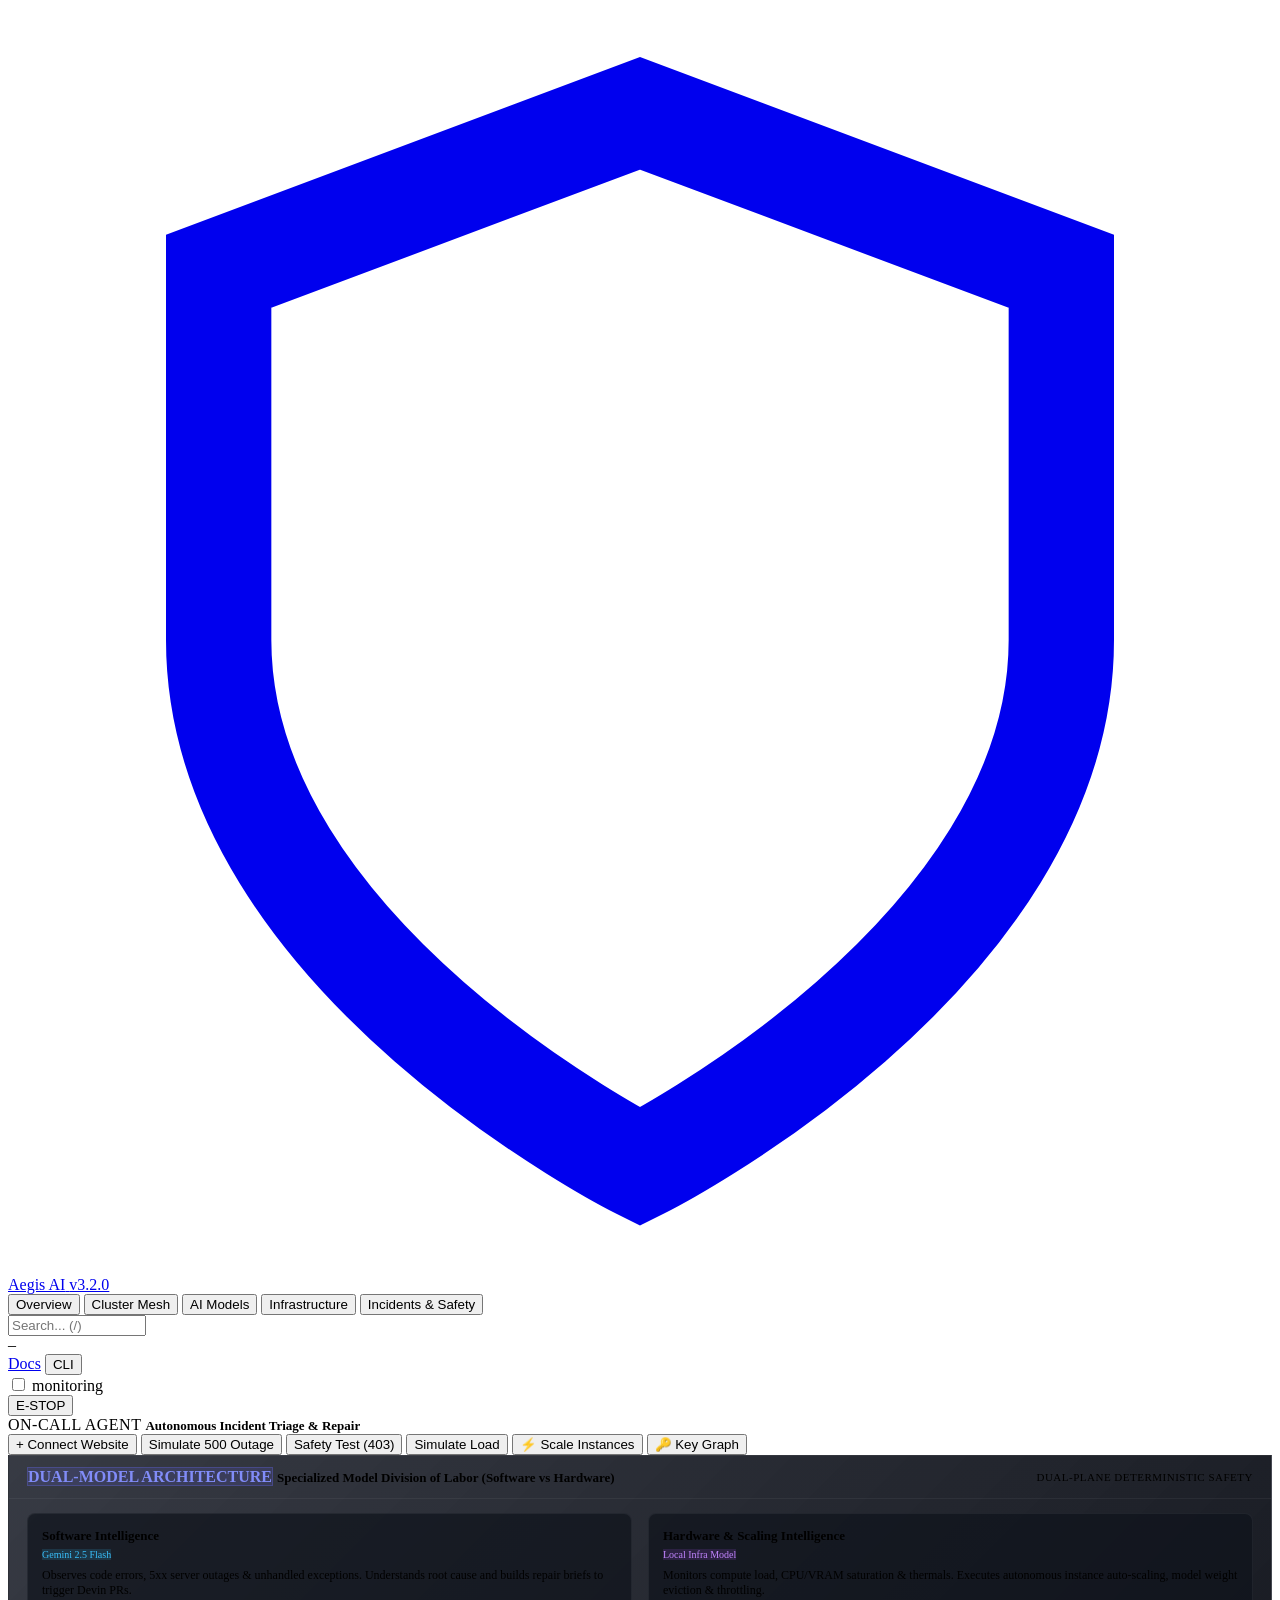
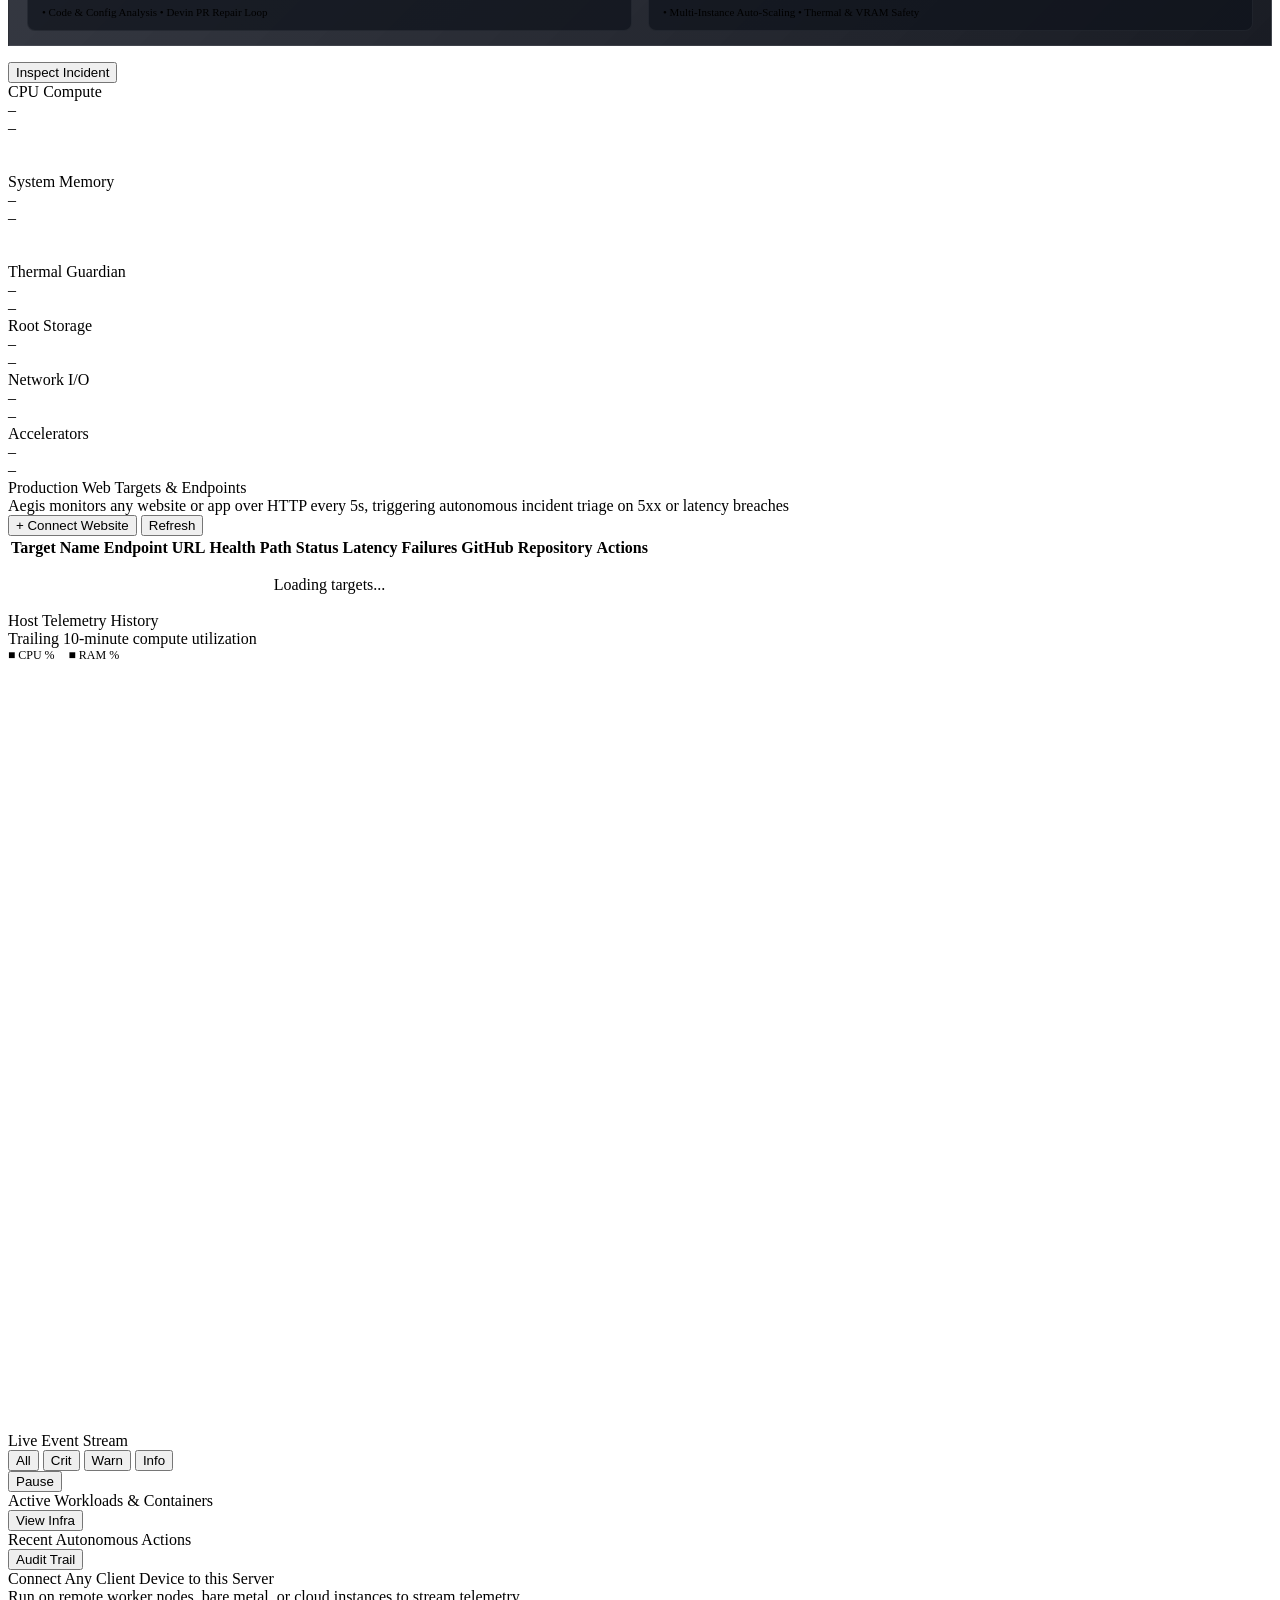
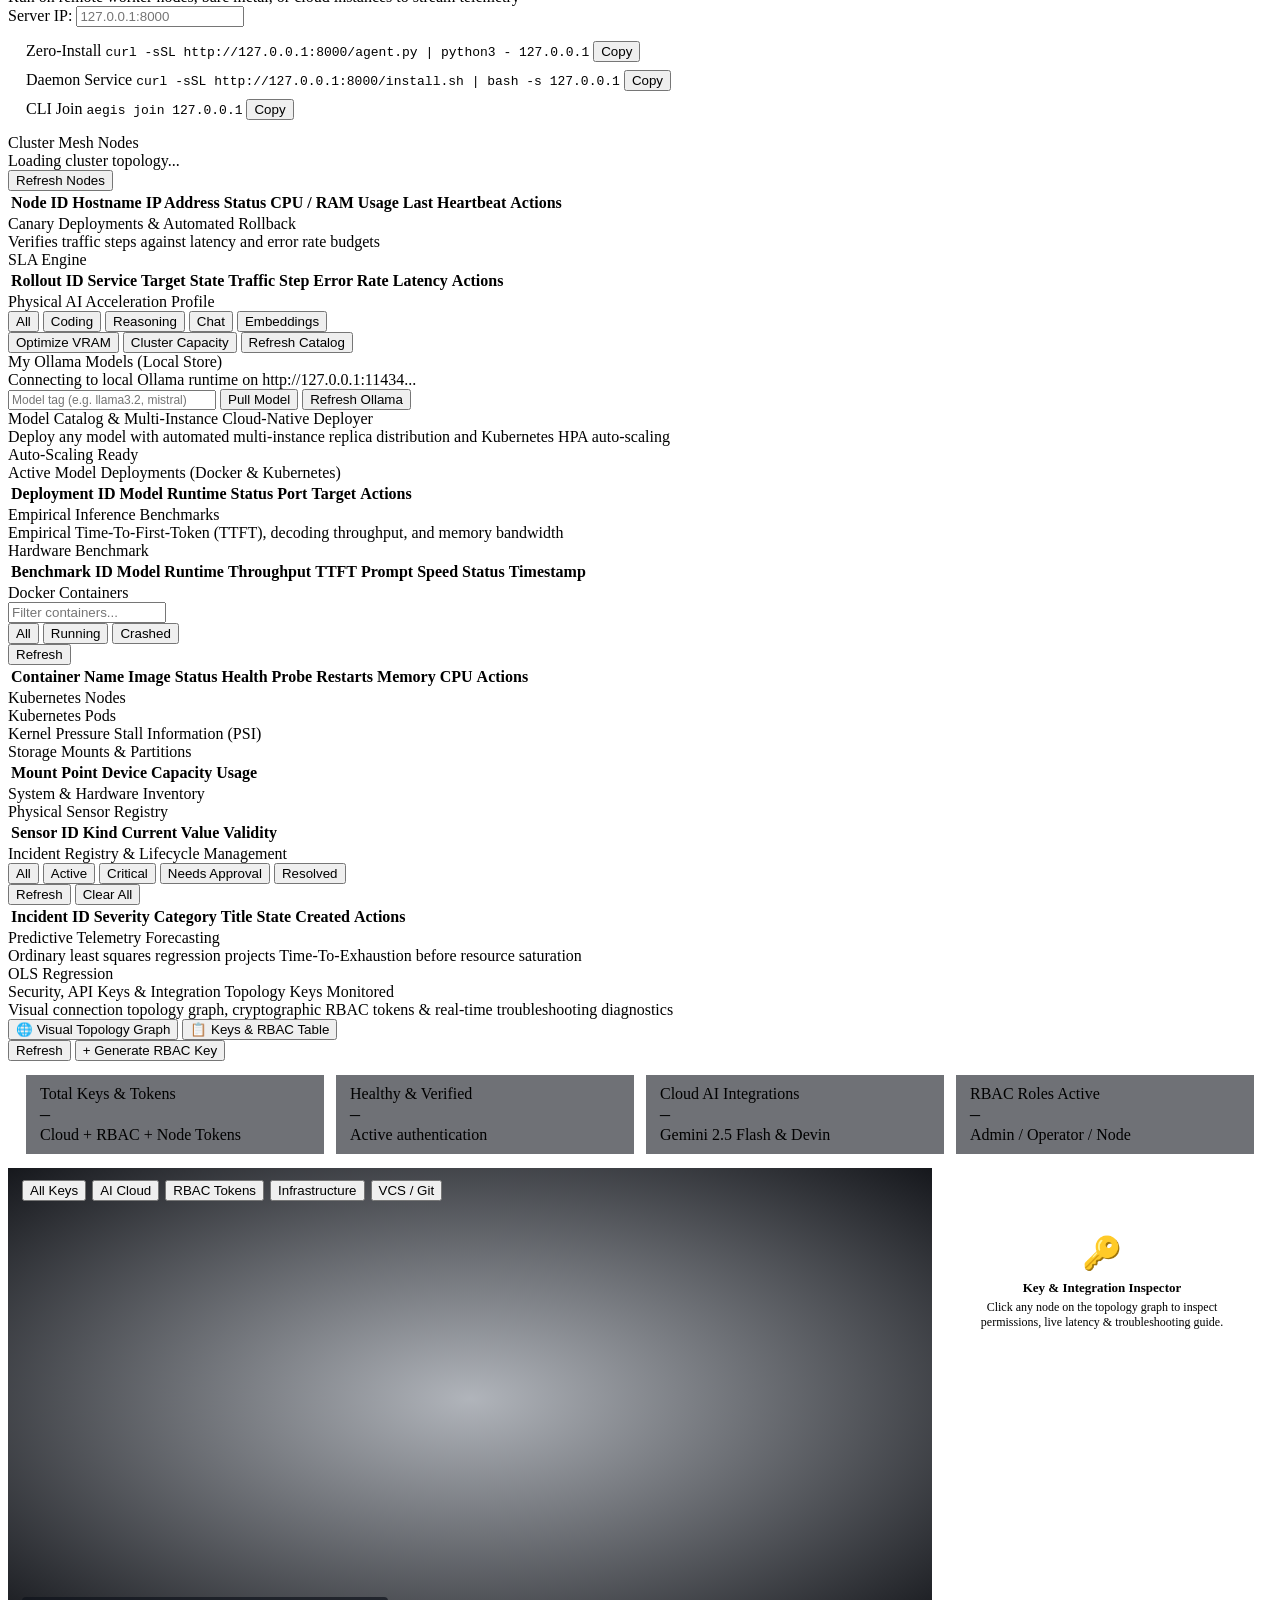
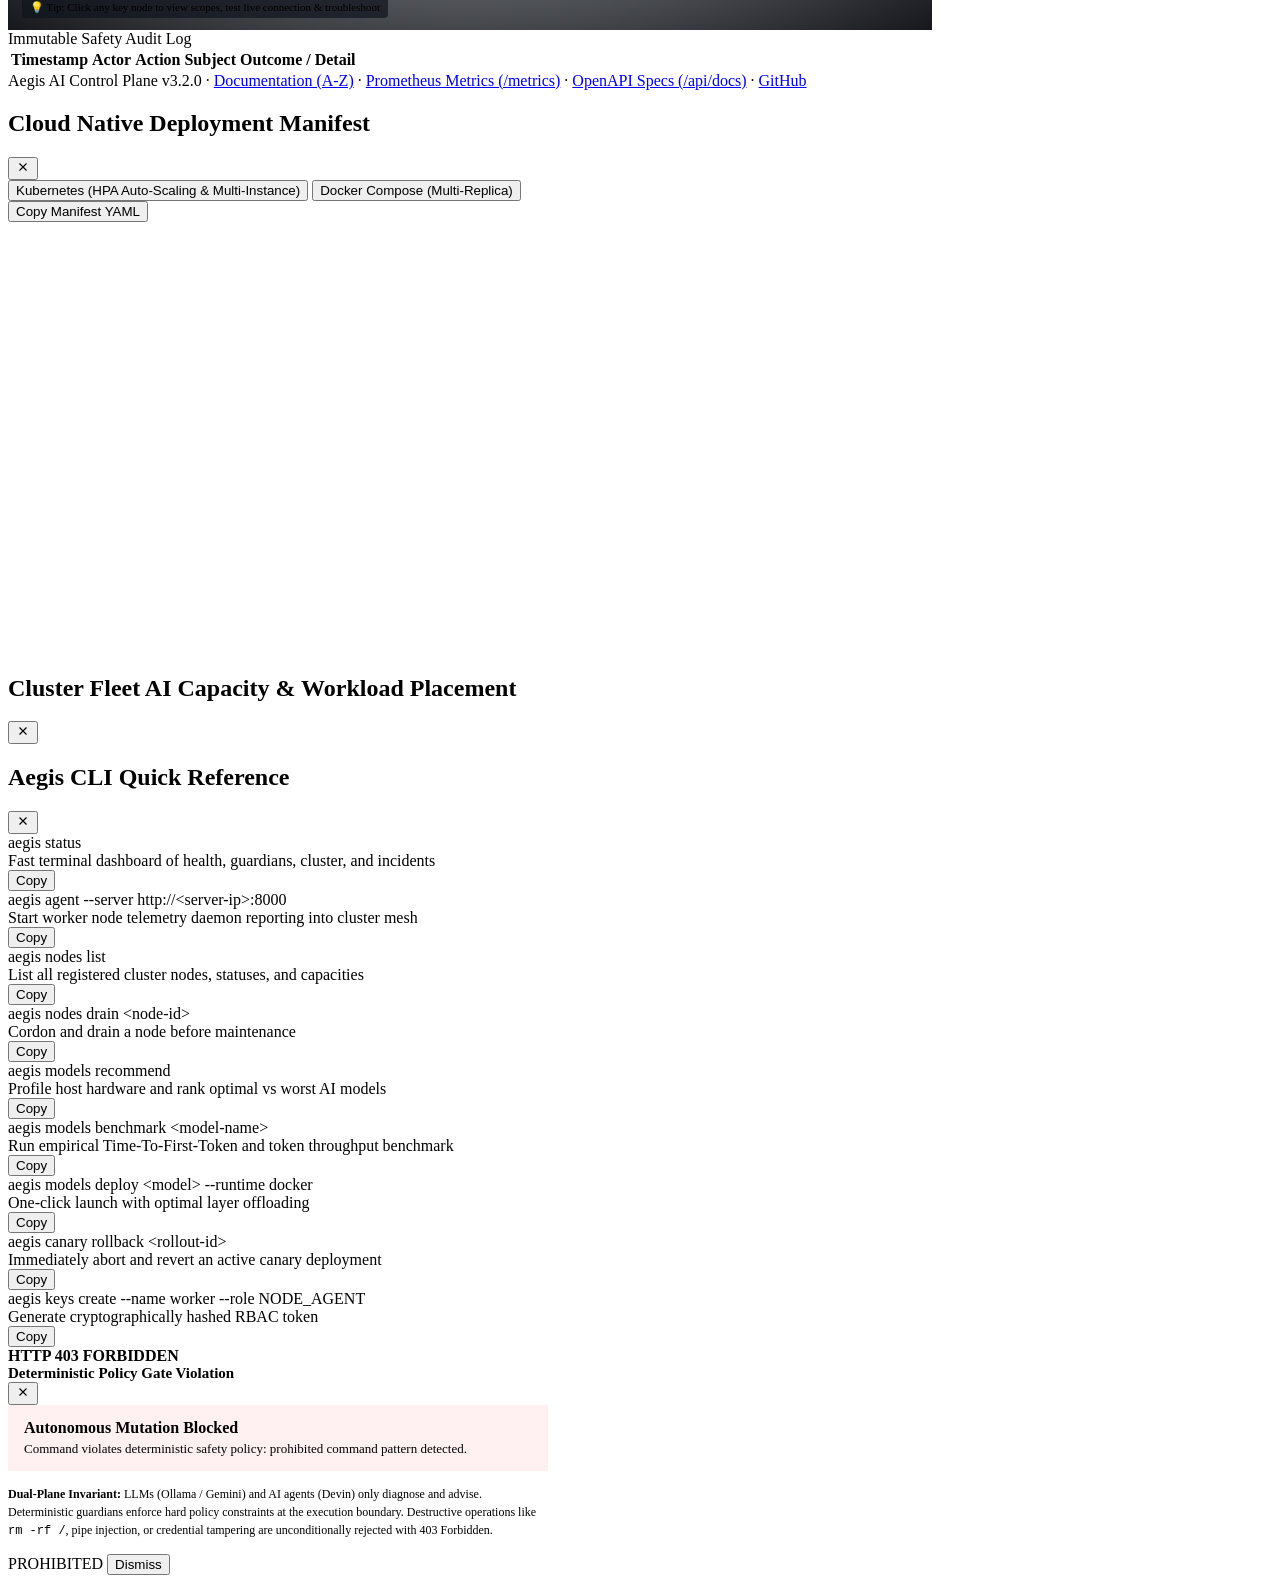
==== aegis/static/index.html @ 9038519e "feat(engineering): integrate Groq llama-3.1 rate-guarded PR patch engine with topology graph" ====
<!DOCTYPE html>
<html lang="en">
<head>
<meta charset="utf-8">
<meta name="viewport" content="width=device-width, initial-scale=1">
<title>Aegis AI — Autonomous Control Plane</title>
<link rel="icon" href="data:image/svg+xml,<svg xmlns='http://www.w3.org/2000/svg' viewBox='0 0 24 24' fill='none' stroke='%2338bdf8' stroke-width='2'><path d='M12 22s8-4 8-10V5l-8-3-8 3v7c0 6 8 10 8 10z'/></svg>">
<link rel="stylesheet" href="/static/styles.css">
</head>
<body>

<!-- ═══════════════════════════════════════════════════════════
     TOPBAR NAVIGATION
═══════════════════════════════════════════════════════════ -->
<header class="topbar">
  <a class="topbar-brand" href="/">
    <svg class="brand-icon" viewBox="0 0 24 24" fill="none" stroke="currentColor" stroke-width="2" stroke-linecap="round">
      <path d="M12 22s8-4 8-10V5l-8-3-8 3v7c0 6 8 10 8 10z"/>
    </svg>
    <span class="brand-name">Aegis AI</span>
    <span class="brand-ver">v3.2.0</span>
  </a>

  <nav class="topbar-nav" id="navTabs">
    <button class="nav-btn active" data-tab="overview">Overview</button>
    <button class="nav-btn" data-tab="cluster">
      Cluster Mesh
      <span class="nav-count info" id="clusterTabBadge" style="display:none">0</span>
    </button>
    <button class="nav-btn" data-tab="models">AI Models</button>
    <button class="nav-btn" data-tab="infra">Infrastructure</button>
    <button class="nav-btn" data-tab="incidents">
      Incidents &amp; Safety
      <span class="nav-count" id="incTabBadge" style="display:none">0</span>
    </button>
  </nav>

  <div class="topbar-right">
    <input type="text" class="search-input" id="globalSearch" placeholder="Search... (/)" style="width:130px;" autocomplete="off">

    <div class="ping-chip" title="Control plane roundtrip latency">
      <span class="ping-dot" id="pingDot"></span>
      <span id="pingVal">–</span>
    </div>

    <a href="/documentation" class="btn sm" title="Complete Documentation Portal">Docs</a>
    <button class="btn sm" id="cliDocsBtn" title="CLI Quick Reference [?]">CLI</button>

    <div class="mode-toggle-wrap" title="Autonomous policy mode">
      <label class="toggle">
        <input type="checkbox" id="modeToggle">
        <span class="toggle-track"></span>
      </label>
      <span class="mode-label" id="modeLabel">monitoring</span>
    </div>

    <button id="estopBtn" class="btn danger sm" title="Global emergency stop — blocks autonomous interventions">E-STOP</button>
  </div>
</header>

<main>

<!-- ═══════════════════════════════════════════════════════════
     TAB 1: OVERVIEW
═══════════════════════════════════════════════════════════ -->
<section class="tab-content active" id="tab-overview">

  <!-- Live Hackathon Control Toolbar -->
  <div class="demo-actions-bar">
    <div class="flex items-center gap-12">
      <span class="badge info" style="letter-spacing:0.5px;">ON-CALL AGENT</span>
      <span style="font-size:13px; font-weight:600; color:var(--text-primary);">Autonomous Incident Triage &amp; Repair</span>
    </div>
    <div class="demo-btn-group">
      <button class="btn sm primary" id="btnOpenConnectTarget">+ Connect Website</button>
      <button class="btn sm warn" id="btnTriggerTargetBug" title="Simulates a real 500 error in demo target app">Simulate 500 Outage</button>
      <button class="btn sm danger" id="btnTestSafety" title="Submits 'rm -rf /' to verify deterministic 403 rejection">Safety Test (403)</button>
      <button class="btn sm" id="btnSimulateLoad" title="Triggers deterministic VRAM/memory eviction via ResourceGuardian">Simulate Load</button>
      <button class="btn sm info" id="btnScaleInstances" title="Hardware Model auto-scales instances across cluster nodes to relieve compute saturation">⚡ Scale Instances</button>
      <button class="btn sm" id="btnOpenKeyGraph" title="Jump to Security, API Keys & Integration Topology Graph">🔑 Key Graph</button>
    </div>
  </div>

  <!-- Dual-Model Division of Labor Showcase -->
  <div class="panel" style="margin-bottom:16px; background:linear-gradient(135deg, rgba(20,24,35,0.85) 0%, rgba(13,16,24,0.95) 100%); border:1px solid rgba(255,255,255,0.08);">
    <div style="padding:12px 18px; display:flex; flex-wrap:wrap; align-items:center; justify-content:space-between; gap:16px; border-bottom:1px solid rgba(255,255,255,0.05);">
      <div class="flex items-center gap-10">
        <span class="badge" style="background:rgba(99,102,241,0.15); color:#818cf8; border:1px solid rgba(99,102,241,0.3); font-weight:700;">DUAL-MODEL ARCHITECTURE</span>
        <span style="font-size:13px; font-weight:600; color:var(--text-primary);">Specialized Model Division of Labor (Software vs Hardware)</span>
      </div>
      <div style="font-size:11px; color:var(--text-muted); text-transform:uppercase; letter-spacing:0.5px;">Dual-Plane Deterministic Safety</div>
    </div>
    <div style="padding:14px 18px; display:grid; grid-template-columns:repeat(auto-fit, minmax(280px, 1fr)); gap:16px;">
      <!-- Software Model -->
      <div style="background:rgba(15,19,28,0.7); border:1px solid rgba(255,255,255,0.06); border-radius:8px; padding:12px 14px;">
        <div class="flex items-center justify-between" style="margin-bottom:6px;">
          <div class="flex items-center gap-8">
            <span class="status-dot ok" id="softModelDot"></span>
            <span style="font-weight:600; font-size:13px; color:var(--text-primary);">Software Intelligence</span>
          </div>
          <span class="badge" style="background:rgba(56,189,248,0.15); color:#38bdf8; font-size:10px;" id="softModelBadge">Gemini 2.5 Flash</span>
        </div>
        <div style="font-size:12px; color:var(--text-secondary); margin-bottom:8px;">
          Observes code errors, 5xx server outages &amp; unhandled exceptions. Understands root cause and builds repair briefs to trigger Devin PRs.
        </div>
        <div class="flex items-center gap-12" style="font-size:11px; color:var(--text-muted);">
          <span>• Code &amp; Config Analysis</span>
          <span>• Devin PR Repair Loop</span>
        </div>
      </div>

      <!-- Hardware Model -->
      <div style="background:rgba(15,19,28,0.7); border:1px solid rgba(255,255,255,0.06); border-radius:8px; padding:12px 14px;">
        <div class="flex items-center justify-between" style="margin-bottom:6px;">
          <div class="flex items-center gap-8">
            <span class="status-dot ok" id="hardModelDot"></span>
            <span style="font-weight:600; font-size:13px; color:var(--text-primary);">Hardware &amp; Scaling Intelligence</span>
          </div>
          <span class="badge" style="background:rgba(168,85,247,0.15); color:#c084fc; font-size:10px;" id="hardModelBadge">Local Infra Model</span>
        </div>
        <div style="font-size:12px; color:var(--text-secondary); margin-bottom:8px;">
          Monitors compute load, CPU/VRAM saturation &amp; thermals. Executes autonomous instance auto-scaling, model weight eviction &amp; throttling.
        </div>
        <div class="flex items-center gap-12" style="font-size:11px; color:var(--text-muted);">
          <span>• Multi-Instance Auto-Scaling</span>
          <span>• Thermal &amp; VRAM Safety</span>
        </div>
      </div>
    </div>
  </div>

  <!-- Active Incident Alert -->
  <div class="incident-banner" id="incidentBanner">
    <span class="status-dot crit"></span>
    <span id="incidentBannerText"></span>
    <button class="btn sm danger" onclick="switchTab('incidents')">Inspect Incident</button>
  </div>

  <!-- Telemetry Gauges Grid -->
  <div class="metric-grid">
    <div class="metric-card" id="card-cpu">
      <div class="metric-label">CPU Compute</div>
      <div class="metric-val" id="cpuVal">–</div>
      <div class="metric-sub" id="cpuSub">–</div>
      <svg class="metric-spark" width="90" height="32" viewBox="0 0 90 32" id="spark-cpu">
        <path class="sparkline-path" d=""/>
      </svg>
    </div>

    <div class="metric-card" id="card-mem">
      <div class="metric-label">System Memory</div>
      <div class="metric-val" id="memVal">–</div>
      <div class="metric-sub" id="memSub">–</div>
      <svg class="metric-spark" width="90" height="32" viewBox="0 0 90 32" id="spark-mem">
        <path class="sparkline-path" d=""/>
      </svg>
    </div>

    <div class="metric-card" id="card-thermal">
      <div class="metric-label">Thermal Guardian</div>
      <div class="metric-val" id="thermalVal">–</div>
      <div class="metric-sub" id="thermalSub">–</div>
    </div>

    <div class="metric-card" id="card-disk">
      <div class="metric-label">Root Storage</div>
      <div class="metric-val" id="diskVal">–</div>
      <div class="metric-sub" id="diskSub">–</div>
    </div>

    <div class="metric-card" id="card-net">
      <div class="metric-label">Network I/O</div>
      <div class="metric-val" id="netVal">–</div>
      <div class="metric-sub" id="netSub">–</div>
    </div>

    <div class="metric-card" id="card-gpu">
      <div class="metric-label">Accelerators</div>
      <div class="metric-val" id="gpuVal">–</div>
      <div class="metric-sub" id="gpuSub">–</div>
    </div>
  </div>

  <!-- Connected Targets Panel -->
  <div class="panel" id="targetsPanel">
    <div class="panel-header">
      <div>
        <div class="panel-title">Production Web Targets &amp; Endpoints</div>
        <div class="panel-subtitle">Aegis monitors any website or app over HTTP every 5s, triggering autonomous incident triage on 5xx or latency breaches</div>
      </div>
      <div class="panel-actions">
        <button class="btn sm primary" id="toggleTargetFormBtn">+ Connect Website</button>
        <button class="btn sm" id="refreshTargetsBtn">Refresh</button>
      </div>
    </div>

    <!-- Inline Add Target Form -->
    <div id="targetFormWrap" style="display:none; padding:16px 18px; background:var(--bg-subtle); border-bottom:1px solid var(--border);">
      <div style="font-weight:600; font-size:13px; margin-bottom:10px; color:var(--text-primary);">Register New Website or API Endpoint</div>
      <div style="display:grid; grid-template-columns: repeat(auto-fit, minmax(200px, 1fr)); gap:10px; margin-bottom:12px;">
        <div>
          <label class="text-xs text-muted" style="display:block; margin-bottom:4px;">Target Name</label>
          <input type="text" class="search-input" id="tgtName" placeholder="e.g. Checkout Microservice" style="width:100%;">
        </div>
        <div>
          <label class="text-xs text-muted" style="display:block; margin-bottom:4px;">Website / Service URL</label>
          <input type="text" class="search-input" id="tgtUrl" placeholder="http://127.0.0.1:5050" style="width:100%;">
        </div>
        <div>
          <label class="text-xs text-muted" style="display:block; margin-bottom:4px;">Health Path</label>
          <input type="text" class="search-input" id="tgtHealth" placeholder="/health" value="/health" style="width:100%;">
        </div>
        <div>
          <label class="text-xs text-muted" style="display:block; margin-bottom:4px;">GitHub Repo URL (for Devin)</label>
          <input type="text" class="search-input" id="tgtRepo" placeholder="https://github.com/1kailas/Aegis" style="width:100%;">
        </div>
        <div>
          <label class="text-xs text-muted" style="display:block; margin-bottom:4px;">Log Source (container / file)</label>
          <input type="text" class="search-input" id="tgtLog" placeholder="optional (e.g. demo-app)" style="width:100%;">
        </div>
      </div>
      <div class="flex items-center gap-8">
        <button class="btn sm primary" id="submitTargetBtn">Connect &amp; Monitor</button>
        <button class="btn sm" id="cancelTargetBtn">Cancel</button>
      </div>
    </div>

    <div class="tbl-wrap">
      <table class="tbl" id="targetsTbl">
        <thead>
          <tr>
            <th>Target Name</th>
            <th>Endpoint URL</th>
            <th>Health Path</th>
            <th>Status</th>
            <th>Latency</th>
            <th>Failures</th>
            <th>GitHub Repository</th>
            <th>Actions</th>
          </tr>
        </thead>
        <tbody>
          <tr><td colspan="8" style="text-align:center; color:var(--text-muted); padding:16px;">Loading targets...</td></tr>
        </tbody>
      </table>
    </div>
  </div>

  <!-- History Chart & Live Event Feed -->
  <div class="grid-2">
    <div class="panel">
      <div class="panel-header">
        <div>
          <div class="panel-title">Host Telemetry History</div>
          <div class="panel-subtitle">Trailing 10-minute compute utilization</div>
        </div>
        <div style="display:flex; gap:14px; font-size:12px; color:var(--text-muted);">
          <span><span style="color:var(--accent);">■</span> CPU %</span>
          <span><span style="color:var(--ok);">■</span> RAM %</span>
        </div>
      </div>
      <div style="padding:16px 18px 12px;">
        <canvas id="chart-main" height="180" style="width:100%;"></canvas>
      </div>
    </div>

    <div class="panel">
      <div class="panel-header">
        <div class="flex items-center gap-8">
          <div class="panel-title">Live Event Stream</div>
          <span class="status-dot ok" id="sseStatusDot" title="SSE connected"></span>
        </div>
        <div class="panel-actions">
          <div class="filter-bar" id="eventFilterGroup">
            <button class="filter-btn active" data-filter="ALL">All</button>
            <button class="filter-btn" data-filter="CRIT">Crit</button>
            <button class="filter-btn" data-filter="WARN">Warn</button>
            <button class="filter-btn" data-filter="INFO">Info</button>
          </div>
          <button class="btn sm" id="pauseEventsBtn">Pause</button>
        </div>
      </div>
      <div class="events-console" id="events"></div>
    </div>
  </div>

  <!-- Active Workloads & Closed-Loop Actions Highlights -->
  <div class="grid-2">
    <div class="panel">
      <div class="panel-header">
        <div class="panel-title">Active Workloads &amp; Containers</div>
        <button class="btn sm" onclick="switchTab('infra')">View Infra</button>
      </div>
      <div class="tbl-wrap" id="quickWorkloads"></div>
    </div>

    <div class="panel">
      <div class="panel-header">
        <div class="panel-title">Recent Autonomous Actions</div>
        <button class="btn sm" onclick="switchTab('incidents')">Audit Trail</button>
      </div>
      <div class="tbl-wrap" id="quickActions"></div>
    </div>
  </div>

</section>

<!-- ═══════════════════════════════════════════════════════════
     TAB 2: CLUSTER MESH
═══════════════════════════════════════════════════════════ -->
<section class="tab-content" id="tab-cluster">

  <!-- Connect Remote Client Machine -->
  <div class="panel ok">
    <div class="panel-header">
      <div>
        <div class="panel-title">Connect Any Client Device to this Server</div>
        <div class="panel-subtitle">Run on remote worker nodes, bare metal, or cloud instances to stream telemetry</div>
      </div>
      <div class="flex items-center gap-8">
        <span class="text-xs text-muted">Server IP:</span>
        <input type="text" class="search-input mono" id="clusterHostInput" style="width:160px;" placeholder="127.0.0.1:8000">
      </div>
    </div>
    <div style="padding:14px 18px; display:flex; flex-direction:column; gap:8px;">
      <div class="snippet-row">
        <span class="snippet-label" style="color:var(--accent);">Zero-Install</span>
        <code class="snippet-code" id="cmdInstantRun">curl -sSL http://127.0.0.1:8000/agent.py | python3 - 127.0.0.1</code>
        <button class="btn xs" onclick="copySnippet($('cmdInstantRun').textContent)">Copy</button>
      </div>
      <div class="snippet-row">
        <span class="snippet-label" style="color:var(--ok);">Daemon Service</span>
        <code class="snippet-code" id="cmdServiceInstall">curl -sSL http://127.0.0.1:8000/install.sh | bash -s 127.0.0.1</code>
        <button class="btn xs" onclick="copySnippet($('cmdServiceInstall').textContent)">Copy</button>
      </div>
      <div class="snippet-row">
        <span class="snippet-label" style="color:var(--warn);">CLI Join</span>
        <code class="snippet-code" id="cmdCliJoin">aegis join 127.0.0.1</code>
        <button class="btn xs" onclick="copySnippet($('cmdCliJoin').textContent)">Copy</button>
      </div>
    </div>
  </div>

  <!-- Cluster Nodes Table -->
  <div class="panel">
    <div class="panel-header">
      <div>
        <div class="panel-title">Cluster Mesh Nodes</div>
        <div class="panel-subtitle" id="clusterVitals">Loading cluster topology...</div>
      </div>
      <button class="btn sm" id="refreshClusterBtn">Refresh Nodes</button>
    </div>
    <div class="tbl-wrap">
      <table class="tbl" id="clusterNodesTbl">
        <thead>
          <tr>
            <th>Node ID</th>
            <th>Hostname</th>
            <th>IP Address</th>
            <th>Status</th>
            <th>CPU / RAM Usage</th>
            <th>Last Heartbeat</th>
            <th>Actions</th>
          </tr>
        </thead>
        <tbody></tbody>
      </table>
    </div>
  </div>

  <!-- Canary Deployments -->
  <div class="panel">
    <div class="panel-header">
      <div>
        <div class="panel-title">Canary Deployments &amp; Automated Rollback</div>
        <div class="panel-subtitle">Verifies traffic steps against latency and error rate budgets</div>
      </div>
      <span class="badge info">SLA Engine</span>
    </div>
    <div class="tbl-wrap">
      <table class="tbl" id="canaryTbl">
        <thead>
          <tr>
            <th>Rollout ID</th>
            <th>Service Target</th>
            <th>State</th>
            <th>Traffic Step</th>
            <th>Error Rate</th>
            <th>Latency</th>
            <th>Actions</th>
          </tr>
        </thead>
        <tbody></tbody>
      </table>
    </div>
  </div>

</section>

<!-- ═══════════════════════════════════════════════════════════
     TAB 3: AI MODEL HUB
═══════════════════════════════════════════════════════════ -->
<section class="tab-content" id="tab-models">

  <!-- Hardware AI Profile Banner -->
  <div class="panel info">
    <div class="panel-header">
      <div class="panel-title">Physical AI Acceleration Profile</div>
      <div class="panel-actions">
        <div class="filter-bar" id="modelTaskFilterGroup">
          <button class="filter-btn active" data-filter="ALL">All</button>
          <button class="filter-btn" data-filter="CODING">Coding</button>
          <button class="filter-btn" data-filter="REASONING">Reasoning</button>
          <button class="filter-btn" data-filter="FAST_CHAT">Chat</button>
          <button class="filter-btn" data-filter="EMBEDDING">Embeddings</button>
        </div>
        <button class="btn sm" id="optimizeVramBtn">Optimize VRAM</button>
        <button class="btn sm" id="clusterCapacityBtn">Cluster Capacity</button>
        <button class="btn sm primary" id="refreshModelsBtn">Refresh Catalog</button>
      </div>
    </div>
    <div class="hw-profile" id="aiHardwareProfileBox"></div>
  </div>

  <!-- My Ollama Models (Local Runtime) -->
  <div class="panel">
    <div class="panel-header">
      <div>
        <div class="panel-title">My Ollama Models (Local Store)</div>
        <div class="panel-subtitle" id="ollamaStatusSubtitle">Connecting to local Ollama runtime on http://127.0.0.1:11434...</div>
      </div>
      <div class="flex gap-8 items-center">
        <input type="text" id="pullModelInput" placeholder="Model tag (e.g. llama3.2, mistral)" class="search-input" style="width:200px; font-size:12px;" />
        <button class="btn sm primary" id="pullModelBtn" onclick="pullOllamaModel()">Pull Model</button>
        <button class="btn sm" onclick="refreshOllamaModels()">Refresh Ollama</button>
      </div>
    </div>
    <div class="panel-body">
      <div class="grid-auto" id="ollamaModelsList"></div>
    </div>
  </div>

  <!-- Open-Source Model Catalog & Deployer -->
  <div class="panel">
    <div class="panel-header">
      <div>
        <div class="panel-title">Model Catalog &amp; Multi-Instance Cloud-Native Deployer</div>
        <div class="panel-subtitle">Deploy any model with automated multi-instance replica distribution and Kubernetes HPA auto-scaling</div>
      </div>
      <span class="badge ok">Auto-Scaling Ready</span>
    </div>
    <div class="panel-body">
      <div class="grid-auto" id="catalogModelsList"></div>
      <!-- Backward compatibility hidden placeholders -->
      <div style="display:none;" id="bestModelsList"></div>
      <div style="display:none;" id="marginalModelsList"></div>
      <div style="display:none;" id="worstModelsList"></div>
    </div>
  </div>

  <!-- Active One-Click Deployments -->
  <div class="panel">
    <div class="panel-header">
      <div class="panel-title">Active Model Deployments (Docker &amp; Kubernetes)</div>
    </div>
    <div class="tbl-wrap">
      <table class="tbl" id="deploymentsTbl">
        <thead>
          <tr>
            <th>Deployment ID</th>
            <th>Model</th>
            <th>Runtime</th>
            <th>Status</th>
            <th>Port</th>
            <th>Target</th>
            <th>Actions</th>
          </tr>
        </thead>
        <tbody></tbody>
      </table>
    </div>
  </div>

  <!-- Empirical Benchmarks -->
  <div class="panel">
    <div class="panel-header">
      <div>
        <div class="panel-title">Empirical Inference Benchmarks</div>
        <div class="panel-subtitle">Empirical Time-To-First-Token (TTFT), decoding throughput, and memory bandwidth</div>
      </div>
      <span class="badge info">Hardware Benchmark</span>
    </div>
    <div class="tbl-wrap">
      <table class="tbl" id="benchmarksTbl">
        <thead>
          <tr>
            <th>Benchmark ID</th>
            <th>Model</th>
            <th>Runtime</th>
            <th>Throughput</th>
            <th>TTFT</th>
            <th>Prompt Speed</th>
            <th>Status</th>
            <th>Timestamp</th>
          </tr>
        </thead>
        <tbody></tbody>
      </table>
    </div>
  </div>

</section>

<!-- ═══════════════════════════════════════════════════════════
     TAB 4: INFRASTRUCTURE & WORKLOADS
═══════════════════════════════════════════════════════════ -->
<section class="tab-content" id="tab-infra">

  <!-- Docker Containers -->
  <div class="panel">
    <div class="panel-header">
      <div class="panel-title">Docker Containers</div>
      <div class="panel-actions">
        <input type="text" class="search-input" id="dockerSearch" placeholder="Filter containers..." style="width:150px;">
        <div class="filter-bar" id="dockerFilterGroup">
          <button class="filter-btn active" data-filter="ALL">All</button>
          <button class="filter-btn" data-filter="RUNNING">Running</button>
          <button class="filter-btn" data-filter="CRASH">Crashed</button>
        </div>
        <button class="btn sm" id="refreshDockerBtn">Refresh</button>
      </div>
    </div>
    <div class="tbl-wrap">
      <table class="tbl" id="dockerTbl">
        <thead>
          <tr>
            <th>Container Name</th>
            <th>Image</th>
            <th>Status</th>
            <th>Health Probe</th>
            <th>Restarts</th>
            <th>Memory</th>
            <th>CPU</th>
            <th>Actions</th>
          </tr>
        </thead>
        <tbody></tbody>
      </table>
    </div>
  </div>

  <!-- Kubernetes Topology -->
  <div class="grid-2">
    <div class="panel">
      <div class="panel-header"><div class="panel-title">Kubernetes Nodes</div></div>
      <div class="tbl-wrap" id="k8sOverview"></div>
    </div>
    <div class="panel">
      <div class="panel-header"><div class="panel-title">Kubernetes Pods</div></div>
      <div class="tbl-wrap" id="k8sPods"></div>
    </div>
  </div>

  <!-- PSI Pressure & Storage -->
  <div class="grid-2">
    <div class="panel">
      <div class="panel-header"><div class="panel-title">Kernel Pressure Stall Information (PSI)</div></div>
      <div class="panel-body" id="psiContainer"></div>
    </div>
    <div class="panel">
      <div class="panel-header"><div class="panel-title">Storage Mounts &amp; Partitions</div></div>
      <div class="tbl-wrap">
        <table class="tbl" id="storageTbl">
          <thead>
            <tr><th>Mount Point</th><th>Device</th><th>Capacity</th><th>Usage</th></tr>
          </thead>
          <tbody></tbody>
        </table>
      </div>
    </div>
  </div>

  <!-- System & Hardware Inventory -->
  <div class="panel">
    <div class="panel-header"><div class="panel-title">System &amp; Hardware Inventory</div></div>
    <div class="panel-body" id="inventoryContainer"></div>
  </div>

  <!-- Sensor Registry -->
  <div class="panel">
    <div class="panel-header"><div class="panel-title">Physical Sensor Registry</div></div>
    <div class="tbl-wrap">
      <table class="tbl" id="sensorTbl">
        <thead>
          <tr><th>Sensor ID</th><th>Kind</th><th>Current Value</th><th>Validity</th></tr>
        </thead>
        <tbody></tbody>
      </table>
    </div>
  </div>

  <!-- Container Logs Drawer -->
  <div class="panel" id="logViewerPanel" style="display:none;">
    <div class="panel-header">
      <div class="panel-title" id="logViewerTitle">Container Logs</div>
      <div class="panel-actions">
        <button class="btn sm" id="copyLogsBtn">Copy Logs</button>
        <button class="btn sm danger" id="closeLogsBtn">Close</button>
      </div>
    </div>
    <div class="panel-body">
      <pre class="log-box" id="logViewerContent" style="height:260px;"></pre>
    </div>
  </div>

</section>

<!-- ═══════════════════════════════════════════════════════════
     TAB 5: INCIDENTS & SAFETY
═══════════════════════════════════════════════════════════ -->
<section class="tab-content" id="tab-incidents">

  <!-- Incident Registry -->
  <div class="panel">
    <div class="panel-header">
      <div class="panel-title">Incident Registry &amp; Lifecycle Management</div>
      <div class="panel-actions">
        <div class="filter-bar" id="incFilterGroup">
          <button class="filter-btn active" data-filter="ALL">All</button>
          <button class="filter-btn" data-filter="ACTIVE">Active</button>
          <button class="filter-btn" data-filter="CRIT">Critical</button>
          <button class="filter-btn" data-filter="APPROVAL">Needs Approval</button>
          <button class="filter-btn" data-filter="RESOLVED">Resolved</button>
        </div>
        <button class="btn sm" id="refreshIncidentsBtn">Refresh</button>
        <button class="btn sm danger" onclick="clearAllIncidents()">Clear All</button>
      </div>
    </div>
    <div class="tbl-wrap">
      <table class="tbl" id="incidentsTbl">
        <thead>
          <tr>
            <th>Incident ID</th>
            <th>Severity</th>
            <th>Category</th>
            <th>Title</th>
            <th>State</th>
            <th>Created</th>
            <th>Actions</th>
          </tr>
        </thead>
        <tbody></tbody>
      </table>
    </div>
  </div>

  <!-- Incident Detail & Autonomous Timeline Drawer -->
  <div class="panel" id="incidentDetailPanel" style="display:none;">
    <div class="panel-header">
      <div>
        <div class="panel-title" id="incDetailTitle">Incident Inspection &amp; Autonomous Timeline</div>
        <div class="panel-subtitle">End-to-end lifecycle: Detection -&gt; Diagnosis -&gt; Autonomous PR (Groq/Devin) -&gt; Recovery Verification</div>
      </div>
      <div class="panel-actions">
        <button class="btn sm" id="copyIncCliBtn">Copy CLI</button>
        <button class="btn sm primary" id="runDiagBtn">Diagnose (Software Tier 2)</button>
        <button class="btn sm ok" id="delegateDevinBtn">⚡ Autonomous PR (Groq/Devin)</button>
        <button class="btn sm" id="pollDevinBtn">Poll Devin Status</button>
        <button class="btn sm info" id="closeLoopBtn">Verify &amp; Close Loop</button>
        <button class="btn sm" id="closeIncDetailBtn">Close</button>
      </div>
    </div>
    <div class="panel-body" id="incDetailContent"></div>
  </div>

  <!-- Telemetry Forecasting -->
  <div class="panel">
    <div class="panel-header">
      <div>
        <div class="panel-title">Predictive Telemetry Forecasting</div>
        <div class="panel-subtitle">Ordinary least squares regression projects Time-To-Exhaustion before resource saturation</div>
      </div>
      <span class="badge info">OLS Regression</span>
    </div>
    <div class="panel-body" id="forecastContainer"></div>
  </div>

  <!-- Security, Cryptographic RBAC & API Keys Center -->
  <div class="panel" id="securityPanel">
    <div class="panel-header" style="flex-wrap:wrap; gap:12px;">
      <div>
        <div class="panel-title flex items-center gap-8">
          <span>Security, API Keys &amp; Integration Topology</span>
          <span class="badge info" id="keyGraphTotalBadge">Keys Monitored</span>
        </div>
        <div class="panel-subtitle">Visual connection topology graph, cryptographic RBAC tokens &amp; real-time troubleshooting diagnostics</div>
      </div>
      <div class="panel-actions flex items-center gap-8">
        <div class="filter-bar" id="keyGraphViewToggle">
          <button class="filter-btn active" id="btnViewGraph" data-view="graph">🌐 Visual Topology Graph</button>
          <button class="filter-btn" id="btnViewTable" data-view="table">📋 Keys &amp; RBAC Table</button>
        </div>
        <button class="btn sm" id="btnRefreshKeyGraph">Refresh</button>
        <button class="btn sm primary" id="createApiKeyBtn">+ Generate RBAC Key</button>
      </div>
    </div>

    <!-- Summary KPI Cards -->
    <div style="display:grid; grid-template-columns:repeat(auto-fit, minmax(170px, 1fr)); gap:12px; padding:14px 18px; border-bottom:1px solid var(--border);">
      <div class="metric-card" style="padding:10px 14px; background:rgba(15,19,28,0.6);">
        <div class="metric-label">Total Keys &amp; Tokens</div>
        <div class="metric-val" id="metricTotalKeys" style="font-size:20px;">–</div>
        <div class="metric-sub">Cloud + RBAC + Node Tokens</div>
      </div>
      <div class="metric-card" style="padding:10px 14px; background:rgba(15,19,28,0.6);">
        <div class="metric-label">Healthy &amp; Verified</div>
        <div class="metric-val ok" id="metricHealthyKeys" style="font-size:20px;">–</div>
        <div class="metric-sub">Active authentication</div>
      </div>
      <div class="metric-card" style="padding:10px 14px; background:rgba(15,19,28,0.6);">
        <div class="metric-label">Cloud AI Integrations</div>
        <div class="metric-val info" id="metricCloudAiKeys" style="font-size:20px;">–</div>
        <div class="metric-sub">Gemini 2.5 Flash &amp; Devin</div>
      </div>
      <div class="metric-card" style="padding:10px 14px; background:rgba(15,19,28,0.6);">
        <div class="metric-label">RBAC Roles Active</div>
        <div class="metric-val warn" id="metricRbacRoles" style="font-size:20px;">–</div>
        <div class="metric-sub">Admin / Operator / Node</div>
      </div>
    </div>

    <!-- VIEW 1: Visual Interactive Topology Graph -->
    <div id="keyGraphContainer" style="display:grid; grid-template-columns: 1fr 340px; min-height:460px; background:var(--bg); border-bottom:1px solid var(--border); position:relative;">
      <!-- Canvas Graph Viewport -->
      <div id="keyGraphViewport" style="position:relative; overflow:hidden; min-height:460px; background:radial-gradient(ellipse at center, rgba(30,41,59,0.35) 0%, rgba(9,11,16,0.95) 100%);">
        <canvas id="keyGraphCanvas" style="width:100%; height:100%; min-height:460px; display:block;"></canvas>
        <!-- Overlay Graph Controls / Filter Chips -->
        <div style="position:absolute; top:12px; left:14px; display:flex; gap:6px; flex-wrap:wrap; z-index:10;" id="keyGraphFilterGroup">
          <button class="filter-btn active sm" data-filter="ALL">All Keys</button>
          <button class="filter-btn sm" data-filter="ai_cloud">AI Cloud</button>
          <button class="filter-btn sm" data-filter="rbac">RBAC Tokens</button>
          <button class="filter-btn sm" data-filter="infrastructure">Infrastructure</button>
          <button class="filter-btn sm" data-filter="vcs">VCS / Git</button>
        </div>
        <div style="position:absolute; bottom:12px; left:14px; font-size:11px; color:var(--text-muted); z-index:10; background:rgba(15,19,28,0.7); padding:4px 8px; border-radius:4px; border:1px solid var(--border-subtle);">
          💡 Tip: Click any key node to view scopes, test live connection &amp; troubleshoot
        </div>
      </div>

      <!-- Right-side Troubleshooting Inspector Drawer -->
      <div id="keyInspectorDrawer" style="padding:16px; background:var(--bg-card); border-left:1px solid var(--border); overflow-y:auto; max-height:480px;">
        <div id="keyInspectorEmpty" style="text-align:center; padding:50px 10px; color:var(--text-muted);">
          <div style="font-size:32px; margin-bottom:8px;">🔑</div>
          <div style="font-weight:600; font-size:13px; color:var(--text-primary); margin-bottom:4px;">Key &amp; Integration Inspector</div>
          <div style="font-size:12px;">Click any node on the topology graph to inspect permissions, live latency &amp; troubleshooting guide.</div>
        </div>
        <div id="keyInspectorContent" style="display:none;"></div>
      </div>
    </div>

    <!-- VIEW 2: Traditional Table View (Toggleable) -->
    <div id="keyTableContainer" style="display:none;" class="tbl-wrap">
      <table class="tbl" id="apiKeysTbl">
        <thead>
          <tr><th>Key Identifier</th><th>Role</th><th>Type</th><th>Status</th><th>Scopes</th><th>Source</th><th>Actions</th></tr>
        </thead>
        <tbody></tbody>
      </table>
    </div>
  </div>

  <!-- Audit Log -->
  <div class="panel">
    <div class="panel-header"><div class="panel-title">Immutable Safety Audit Log</div></div>
    <div class="tbl-wrap">
      <table class="tbl" id="auditTbl">
        <thead>
          <tr><th>Timestamp</th><th>Actor</th><th>Action</th><th>Subject</th><th>Outcome / Detail</th></tr>
        </thead>
        <tbody></tbody>
      </table>
    </div>
  </div>

</section>

</main>

<!-- ═══════════════════════════════════════════════════════════
     FOOTER
═══════════════════════════════════════════════════════════ -->
<footer>
  <span>Aegis AI Control Plane v3.2.0</span>
  <span class="footer-sep">·</span>
  <a href="/documentation" target="_blank">Documentation (A-Z)</a>
  <span class="footer-sep">·</span>
  <a href="/metrics" target="_blank">Prometheus Metrics (/metrics)</a>
  <span class="footer-sep">·</span>
  <a href="/api/docs" target="_blank">OpenAPI Specs (/api/docs)</a>
  <span class="footer-sep">·</span>
  <a href="https://github.com/1kailas/Aegis" target="_blank">GitHub</a>
</footer>

<!-- ═══════════════════════════════════════════════════════════
     MODALS
═══════════════════════════════════════════════════════════ -->

<!-- Manifest Modal (Kubernetes Auto-Scaling & Docker Compose) -->
<div class="modal-backdrop" id="manifestModal">
  <div class="modal wide">
    <div class="modal-header">
      <h2 id="manifestModalTitle">Cloud Native Deployment Manifest</h2>
      <button class="btn sm icon" id="closeManifestModalBtn" aria-label="Close">
        <svg width="14" height="14" viewBox="0 0 24 24" fill="none" stroke="currentColor" stroke-width="2"><path d="M18 6L6 18M6 6l12 12"/></svg>
      </button>
    </div>
    <div class="modal-body">
      <div class="flex items-center justify-between" style="margin-bottom:12px; gap:8px; flex-wrap:wrap;">
        <div class="filter-bar" id="manifestTypeGroup">
          <button class="filter-btn active" id="manifestK8sBtn" onclick="switchManifestTab('k8s')">Kubernetes (HPA Auto-Scaling &amp; Multi-Instance)</button>
          <button class="filter-btn" id="manifestComposeBtn" onclick="switchManifestTab('compose')">Docker Compose (Multi-Replica)</button>
        </div>
        <div class="flex gap-8">
          <button class="btn sm primary" id="copyManifestBtn">Copy Manifest YAML</button>
        </div>
      </div>
      <pre class="log-box" id="manifestModalContent" style="height:420px;"></pre>
    </div>
  </div>
</div>

<!-- Cluster AI Capacity Modal -->
<div class="modal-backdrop" id="clusterCapacityModal">
  <div class="modal wide">
    <div class="modal-header">
      <h2>Cluster Fleet AI Capacity &amp; Workload Placement</h2>
      <button class="btn sm icon" id="closeClusterCapacityModalBtn" aria-label="Close">
        <svg width="14" height="14" viewBox="0 0 24 24" fill="none" stroke="currentColor" stroke-width="2"><path d="M18 6L6 18M6 6l12 12"/></svg>
      </button>
    </div>
    <div class="modal-body" id="clusterCapacityContent"></div>
  </div>
</div>

<!-- CLI Quick Reference Modal -->
<div class="modal-backdrop" id="cliModal">
  <div class="modal">
    <div class="modal-header">
      <h2>Aegis CLI Quick Reference</h2>
      <button class="btn sm icon" id="closeCliModalBtn" aria-label="Close">
        <svg width="14" height="14" viewBox="0 0 24 24" fill="none" stroke="currentColor" stroke-width="2"><path d="M18 6L6 18M6 6l12 12"/></svg>
      </button>
    </div>
    <div class="modal-body">
      <div class="cli-list">
        <div class="cli-item">
          <div>
            <div class="cli-cmd">aegis status</div>
            <div class="cli-desc">Fast terminal dashboard of health, guardians, cluster, and incidents</div>
          </div>
          <button class="btn xs" onclick="copySnippet('aegis status')">Copy</button>
        </div>
        <div class="cli-item">
          <div>
            <div class="cli-cmd">aegis agent --server http://&lt;server-ip&gt;:8000</div>
            <div class="cli-desc">Start worker node telemetry daemon reporting into cluster mesh</div>
          </div>
          <button class="btn xs" onclick="copySnippet('aegis agent --server http://127.0.0.1:8000')">Copy</button>
        </div>
        <div class="cli-item">
          <div>
            <div class="cli-cmd">aegis nodes list</div>
            <div class="cli-desc">List all registered cluster nodes, statuses, and capacities</div>
          </div>
          <button class="btn xs" onclick="copySnippet('aegis nodes list')">Copy</button>
        </div>
        <div class="cli-item">
          <div>
            <div class="cli-cmd">aegis nodes drain &lt;node-id&gt;</div>
            <div class="cli-desc">Cordon and drain a node before maintenance</div>
          </div>
          <button class="btn xs" onclick="copySnippet('aegis nodes drain <node-id>')">Copy</button>
        </div>
        <div class="cli-item">
          <div>
            <div class="cli-cmd">aegis models recommend</div>
            <div class="cli-desc">Profile host hardware and rank optimal vs worst AI models</div>
          </div>
          <button class="btn xs" onclick="copySnippet('aegis models recommend')">Copy</button>
        </div>
        <div class="cli-item">
          <div>
            <div class="cli-cmd">aegis models benchmark &lt;model-name&gt;</div>
            <div class="cli-desc">Run empirical Time-To-First-Token and token throughput benchmark</div>
          </div>
          <button class="btn xs" onclick="copySnippet('aegis models benchmark nomic-embed-text:latest')">Copy</button>
        </div>
        <div class="cli-item">
          <div>
            <div class="cli-cmd">aegis models deploy &lt;model&gt; --runtime docker</div>
            <div class="cli-desc">One-click launch with optimal layer offloading</div>
          </div>
          <button class="btn xs" onclick="copySnippet('aegis models deploy nomic-embed-text:latest --runtime docker')">Copy</button>
        </div>
        <div class="cli-item">
          <div>
            <div class="cli-cmd">aegis canary rollback &lt;rollout-id&gt;</div>
            <div class="cli-desc">Immediately abort and revert an active canary deployment</div>
          </div>
          <button class="btn xs" onclick="copySnippet('aegis canary rollback <rollout-id>')">Copy</button>
        </div>
        <div class="cli-item">
          <div>
            <div class="cli-cmd">aegis keys create --name worker --role NODE_AGENT</div>
            <div class="cli-desc">Generate cryptographically hashed RBAC token</div>
          </div>
          <button class="btn xs" onclick="copySnippet('aegis keys create --name worker --role NODE_AGENT')">Copy</button>
        </div>
      </div>
    </div>
  </div>
</div>

<!-- Safety Guardrail Test Modal -->
<div class="modal-backdrop" id="safetyModal">
  <div class="modal" style="max-width:540px;">
    <div class="modal-header">
      <div class="flex items-center gap-8">
        <span class="badge crit" style="font-weight:700;">HTTP 403 FORBIDDEN</span>
        <h2 style="font-size:15px; margin:0;">Deterministic Policy Gate Violation</h2>
      </div>
      <button class="btn sm icon" id="closeSafetyModalBtn" aria-label="Close">
        <svg width="14" height="14" viewBox="0 0 24 24" fill="none" stroke="currentColor" stroke-width="2"><path d="M18 6L6 18M6 6l12 12"/></svg>
      </button>
    </div>
    <div class="modal-body" id="safetyModalBody">
      <div style="background:rgba(244,63,94,0.08); border:1px solid var(--crit-border); border-radius:var(--radius-md); padding:14px 16px; margin-bottom:14px;">
        <div style="font-weight:600; color:var(--crit); margin-bottom:4px;">Autonomous Mutation Blocked</div>
        <div style="font-size:13px; color:var(--text-secondary);" id="safetyModalReason">Command violates deterministic safety policy: prohibited command pattern detected.</div>
      </div>
      <div style="font-size:12px; color:var(--text-muted); margin-bottom:14px; line-height:1.5;">
        <strong>Dual-Plane Invariant:</strong> LLMs (Ollama / Gemini) and AI agents (Devin) only diagnose and advise. Deterministic guardians enforce hard policy constraints at the execution boundary. Destructive operations like <code>rm -rf /</code>, pipe injection, or credential tampering are unconditionally rejected with 403 Forbidden.
      </div>
      <div class="flex justify-between items-center">
        <span class="badge crit" id="safetyModalRisk">PROHIBITED</span>
        <button class="btn sm" onclick="$('safetyModal').classList.remove('open')">Dismiss</button>
      </div>
    </div>
  </div>
</div>

<!-- Toast Container -->
<div class="toast-wrap" id="toastContainer"></div>

<script src="/static/app.js"></script>
</body>
</html>
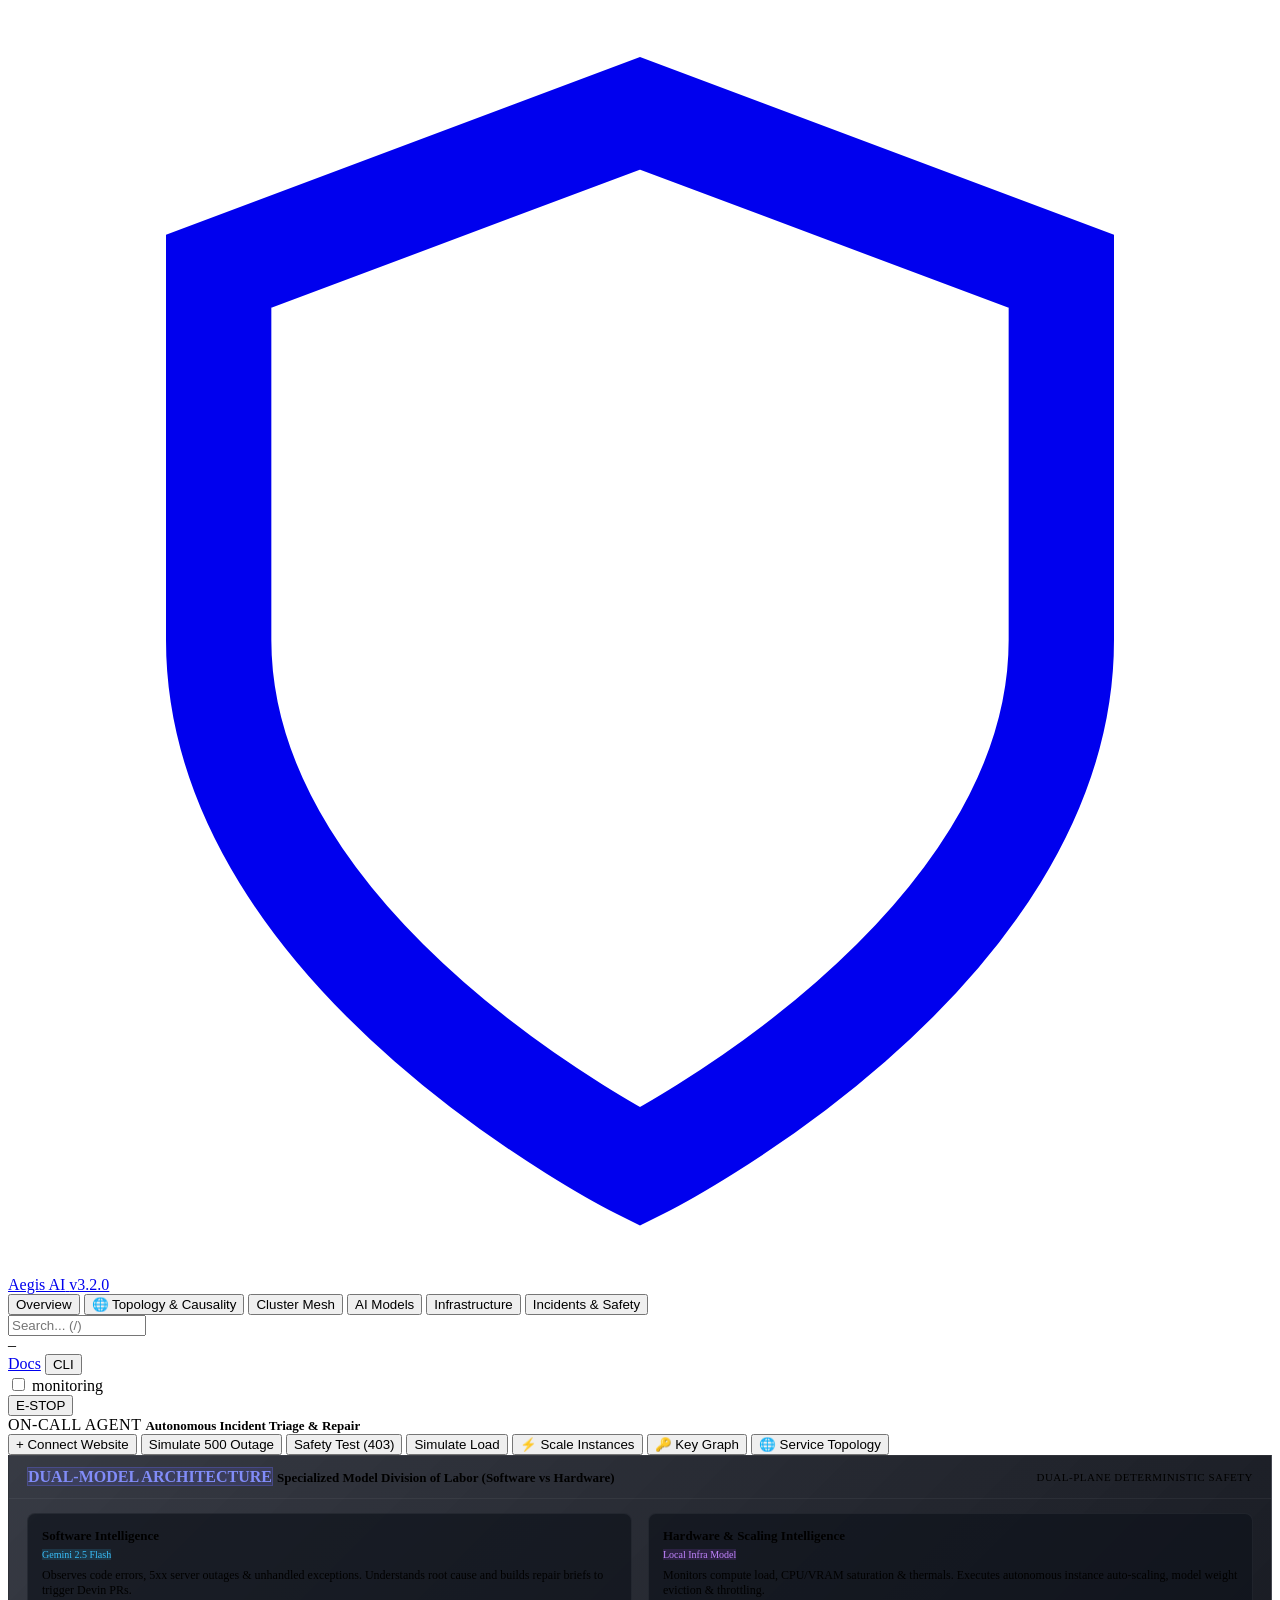
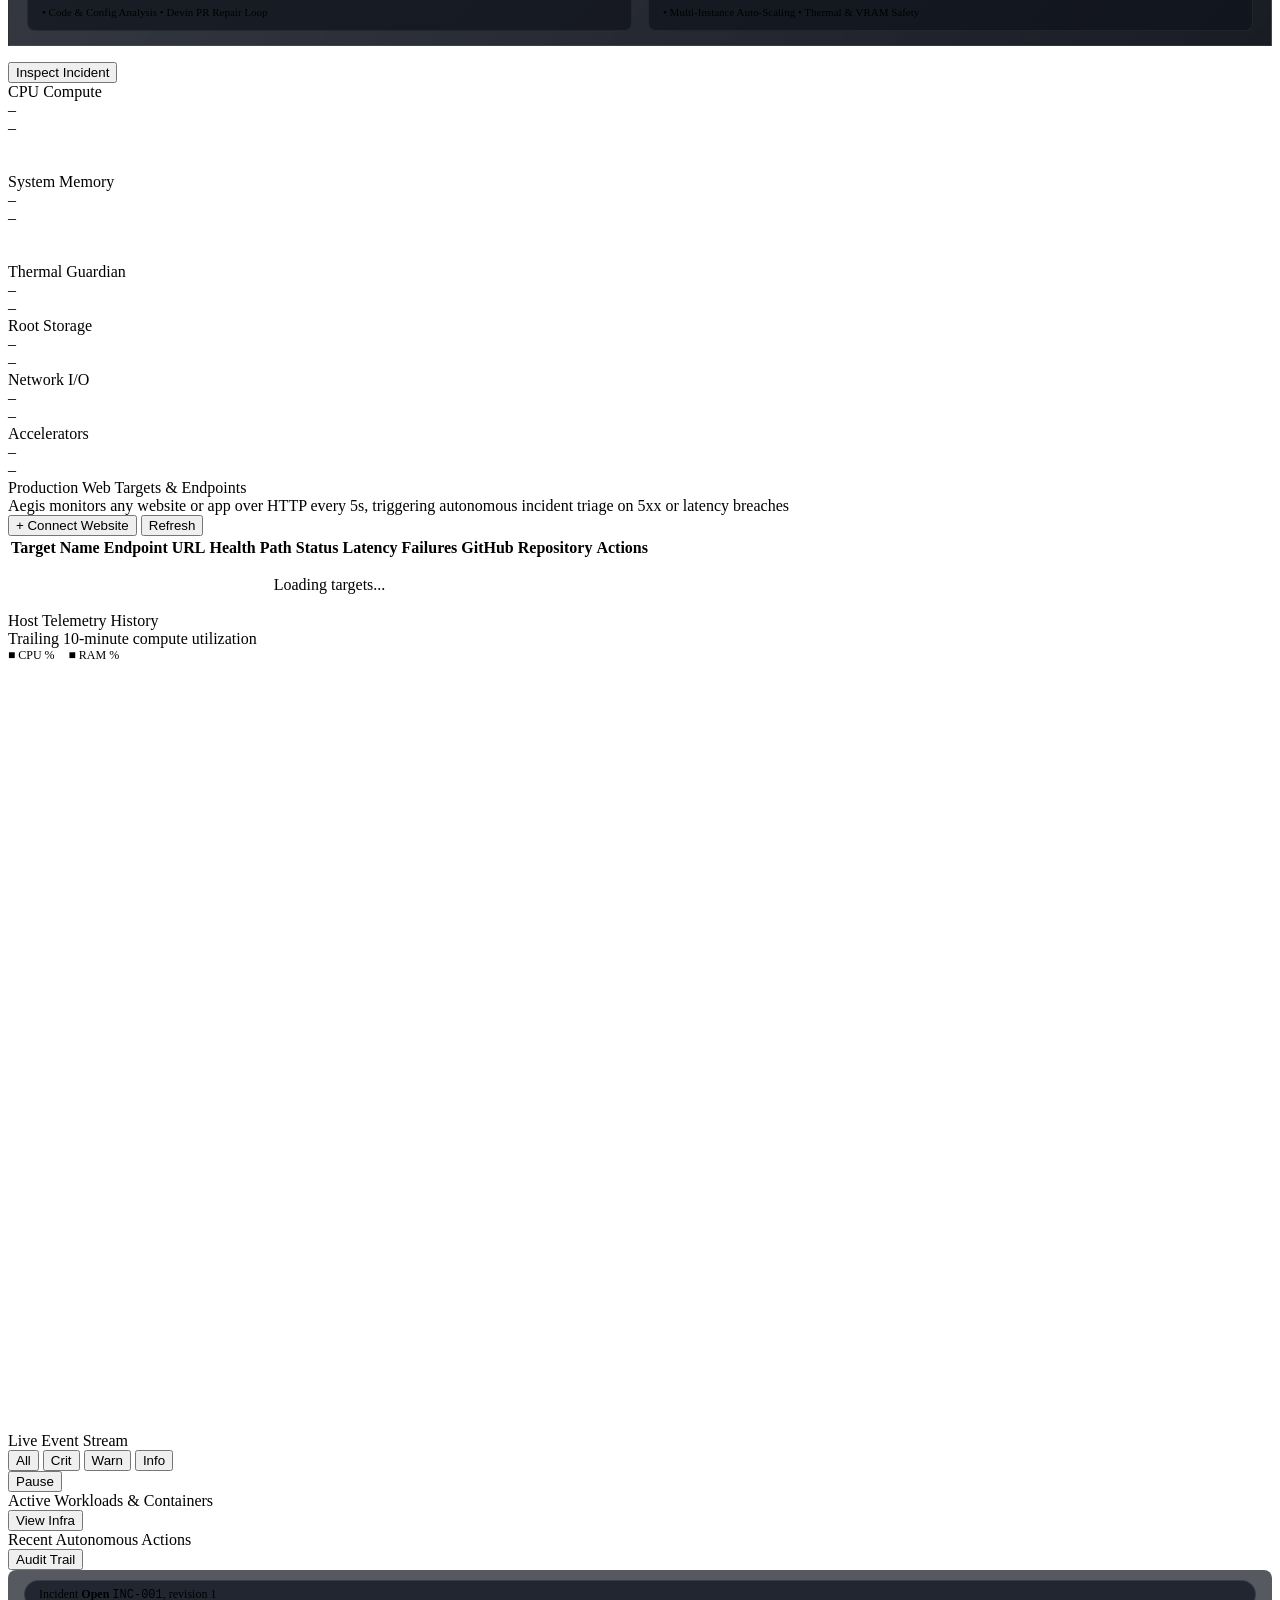
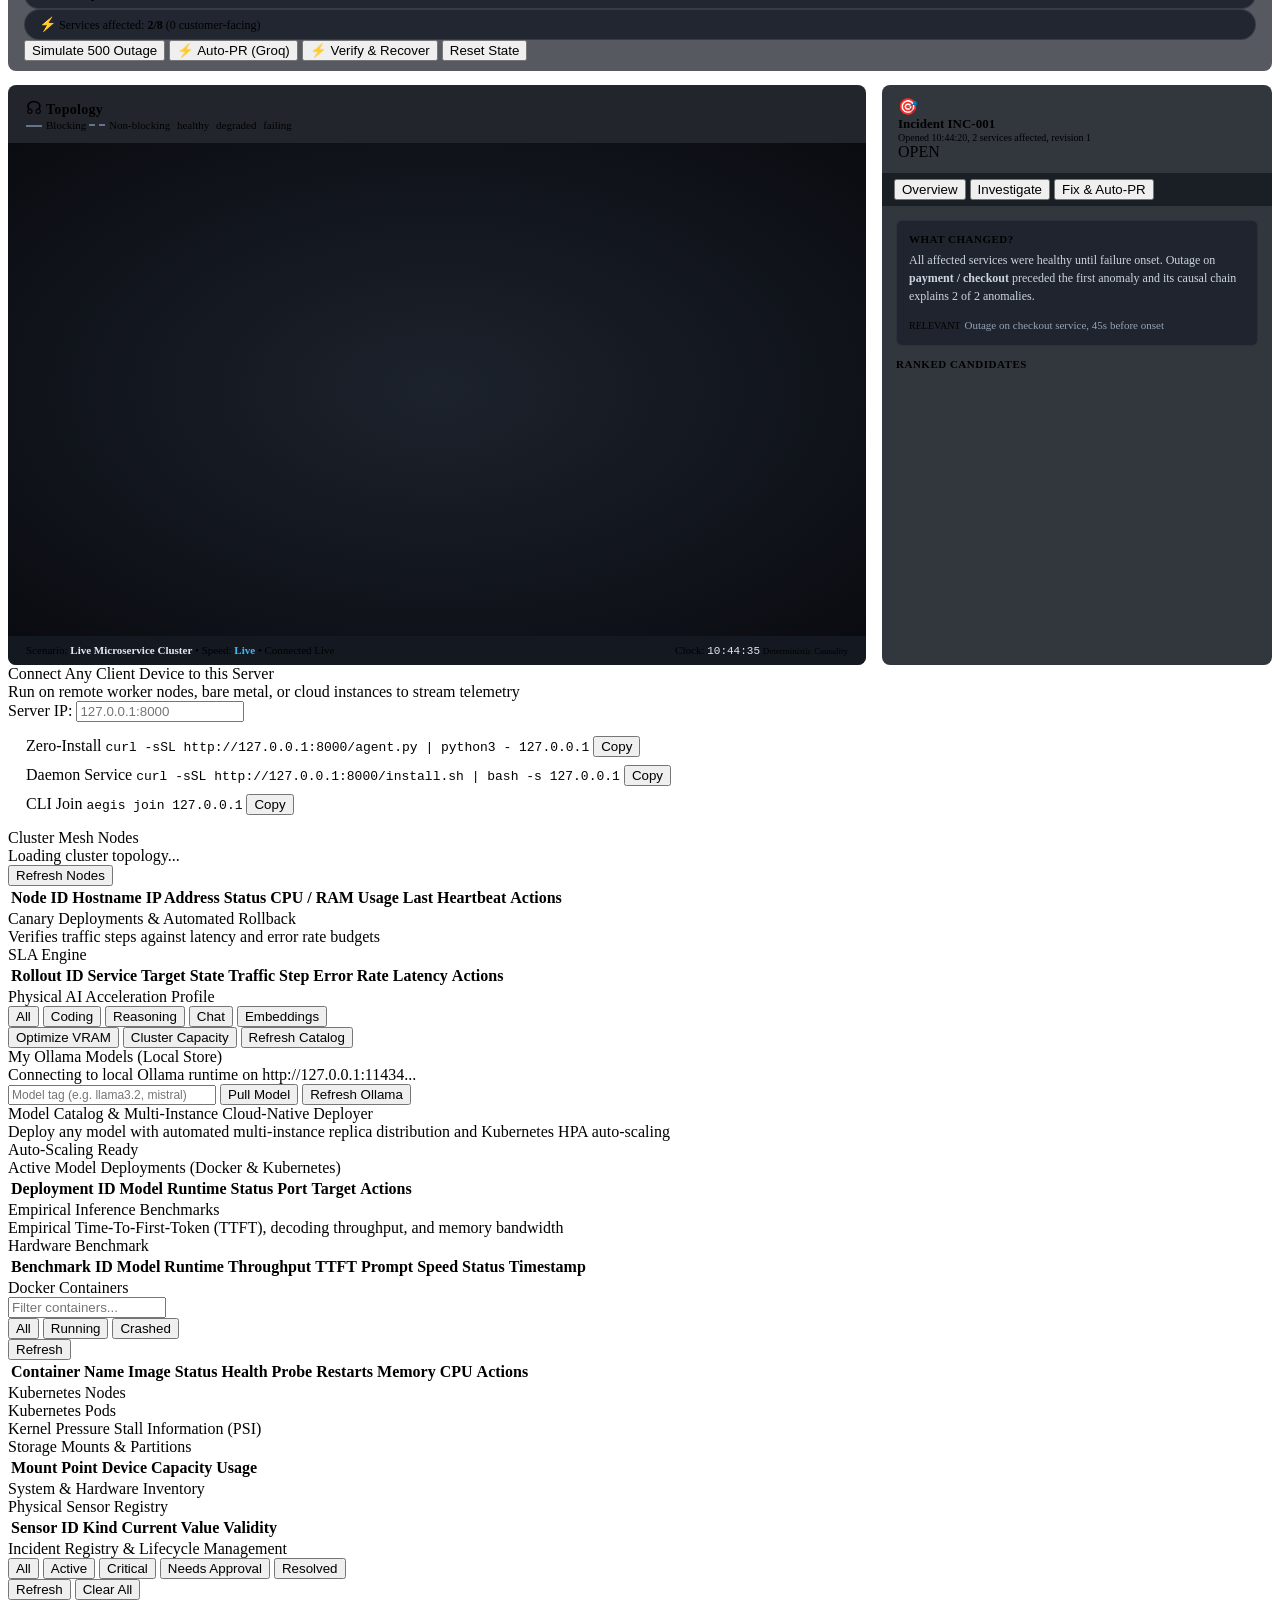
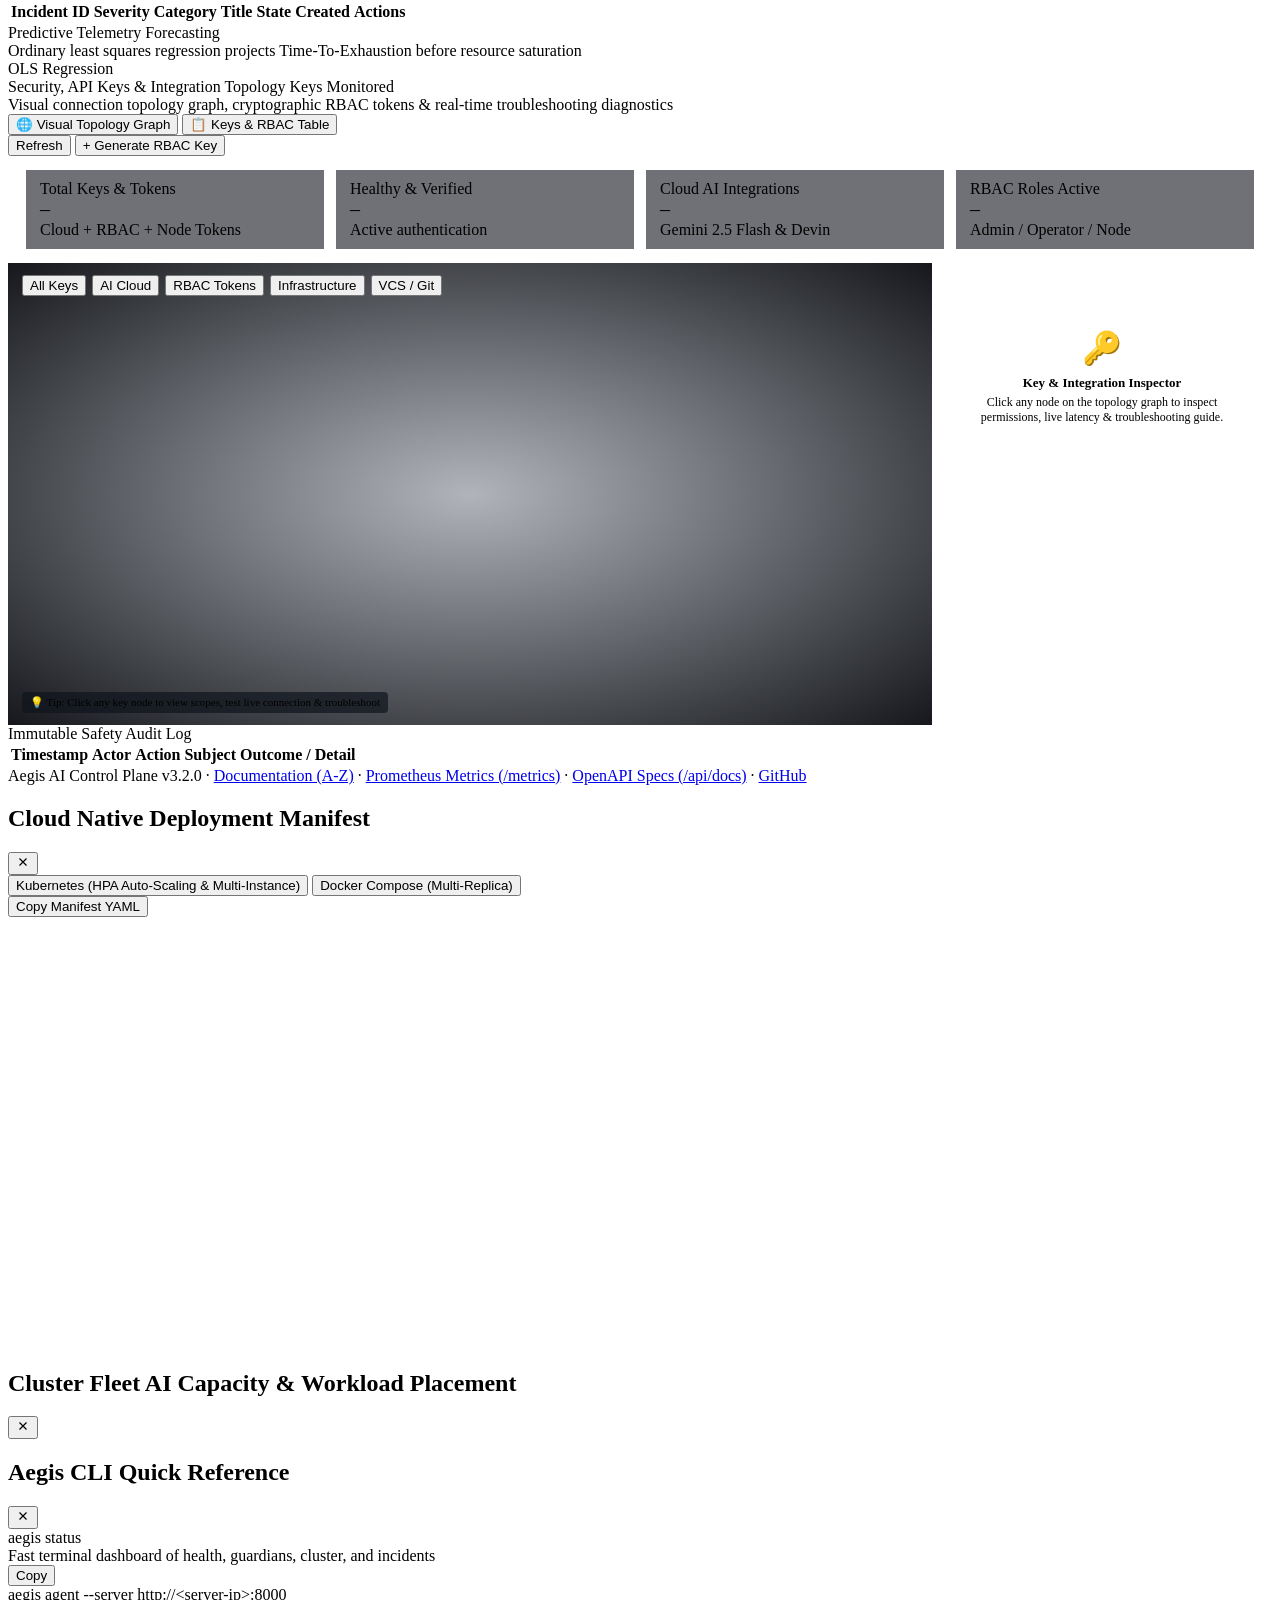
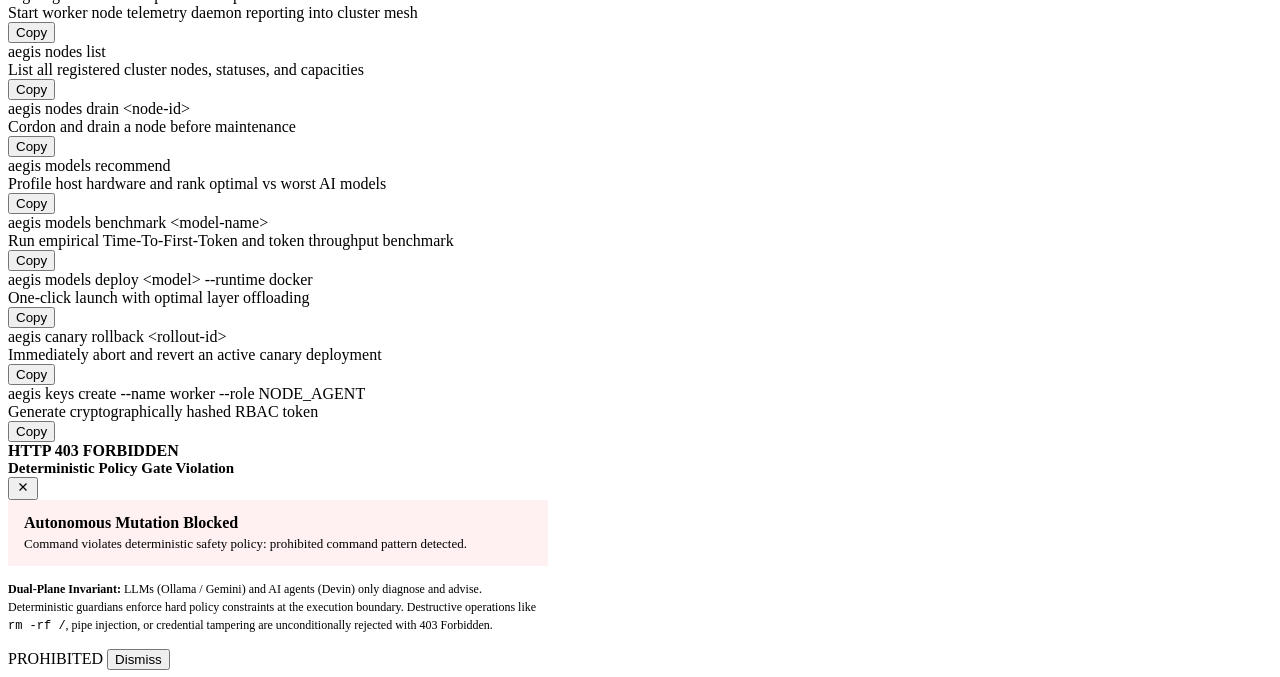
==== commit 7abcd22c: "feat(ui): add dedicated Kea-style service topology graph view with live incident causality and Auto-" ====
--- a/aegis/static/index.html
+++ b/aegis/static/index.html
@@ -23,6 +23,10 @@
 
   <nav class="topbar-nav" id="navTabs">
     <button class="nav-btn active" data-tab="overview">Overview</button>
+    <button class="nav-btn" data-tab="causality" id="navBtnCausality">
+      🌐 Topology &amp; Causality
+      <span class="nav-count crit" id="causalityTabBadge" style="display:none">1</span>
+    </button>
     <button class="nav-btn" data-tab="cluster">
       Cluster Mesh
       <span class="nav-count info" id="clusterTabBadge" style="display:none">0</span>
@@ -78,6 +82,7 @@
       <button class="btn sm" id="btnSimulateLoad" title="Triggers deterministic VRAM/memory eviction via ResourceGuardian">Simulate Load</button>
       <button class="btn sm info" id="btnScaleInstances" title="Hardware Model auto-scales instances across cluster nodes to relieve compute saturation">⚡ Scale Instances</button>
       <button class="btn sm" id="btnOpenKeyGraph" title="Jump to Security, API Keys & Integration Topology Graph">🔑 Key Graph</button>
+      <button class="btn sm primary" id="btnOpenCausalityView" title="View Kea-Style Service Topology & Causality Graph">🌐 Service Topology</button>
     </div>
   </div>
 
@@ -306,6 +311,175 @@
 </section>
 
 <!-- ═══════════════════════════════════════════════════════════
+     TAB: SERVICE DEPENDENCY TOPOLOGY & CAUSALITY (KEA-STYLE WITH AUTO-PR)
+═══════════════════════════════════════════════════════════ -->
+<section class="tab-content" id="tab-causality">
+
+  <!-- Top Status Pill Bar (matching Kea) -->
+  <div class="kea-top-bar flex items-center justify-between" style="padding:10px 16px; background:rgba(15,19,28,0.7); border:1px solid var(--border); border-radius:8px; margin-bottom:14px; gap:12px; flex-wrap:wrap;">
+    <div class="flex items-center gap-10">
+      <div class="kea-pill flex items-center gap-8" style="background:rgba(20,26,38,0.8); border:1px solid rgba(255,255,255,0.1); border-radius:20px; padding:6px 14px; font-size:12px;">
+        <span class="status-dot crit" id="keaIncidentDot"></span>
+        <span id="keaIncidentStatusText">Incident <strong>Open</strong> <code id="keaIncidentCode">INC-001</code>, revision 1</span>
+      </div>
+      <div class="kea-pill flex items-center gap-8" style="background:rgba(20,26,38,0.8); border:1px solid rgba(255,255,255,0.1); border-radius:20px; padding:6px 14px; font-size:12px;">
+        <span style="font-size:14px;">⚡</span>
+        <span id="keaServicesAffected">Services affected: <strong>2/8</strong> (0 customer-facing)</span>
+      </div>
+    </div>
+
+    <!-- Quick Simulation & Loop Control Actions -->
+    <div class="flex items-center gap-8">
+      <button class="btn sm warn" id="keaSimulate500Btn" title="Triggers 500 failure on checkout target">Simulate 500 Outage</button>
+      <button class="btn sm ok" id="keaAutoRepairBtn" title="Engages Groq/Devin to synthesize patch and open PR">⚡ Auto-PR (Groq)</button>
+      <button class="btn sm info" id="keaVerifyRecoverBtn" title="Verifies recovery via live HTTP probe and closes loop">⚡ Verify &amp; Recover</button>
+      <button class="btn sm" id="keaResetBtn" title="Resets topology to all healthy">Reset State</button>
+    </div>
+  </div>
+
+  <!-- Main Kea Split-Screen Container -->
+  <div style="display:grid; grid-template-columns: 1fr 390px; gap:16px; min-height:580px;">
+
+    <!-- Left / Center: Interactive Service Topology Viewport -->
+    <div class="panel" style="margin-bottom:0; display:flex; flex-direction:column; background:rgba(11,15,22,0.9); border:1px solid var(--border); border-radius:8px; overflow:hidden;">
+      <div class="panel-header" style="padding:12px 18px; border-bottom:1px solid var(--border);">
+        <div class="flex items-center gap-10">
+          <span style="font-size:18px;">☊</span>
+          <span style="font-weight:700; font-size:14px; letter-spacing:0.3px; color:var(--text-primary);">Topology</span>
+        </div>
+        <!-- Legend (exact match to Kea) -->
+        <div class="flex items-center gap-16" style="font-size:11px; color:var(--text-muted);">
+          <span><span style="display:inline-block; width:16px; height:2px; background:#64748b; vertical-align:middle; margin-right:4px;"></span>Blocking</span>
+          <span><span style="display:inline-block; width:16px; height:2px; border-top:2px dashed #64748b; vertical-align:middle; margin-right:4px;"></span>Non-blocking</span>
+          <span><span class="status-dot ok" style="display:inline-block; vertical-align:middle; margin-right:4px;"></span>healthy</span>
+          <span><span class="status-dot warn" style="display:inline-block; vertical-align:middle; margin-right:4px;"></span>degraded</span>
+          <span><span class="status-dot crit" style="display:inline-block; vertical-align:middle; margin-right:4px;"></span>failing</span>
+        </div>
+      </div>
+
+      <!-- SVG Topology Canvas -->
+      <div id="keaTopologyViewport" style="flex:1; position:relative; min-height:450px; background:radial-gradient(ellipse at 50% 50%, rgba(20,28,45,0.4) 0%, rgba(9,11,16,0.98) 100%); display:flex; align-items:center; justify-content:center; padding:10px;">
+        <svg id="keaTopologySvg" viewBox="0 0 820 440" style="width:100%; height:100%; max-height:450px; display:block; filter:drop-shadow(0 4px 20px rgba(0,0,0,0.5));">
+          <!-- Edges and Nodes populated dynamically by JS -->
+        </svg>
+      </div>
+
+      <!-- Bottom Status & Clock Footer (matching Kea) -->
+      <div style="padding:8px 18px; background:rgba(15,19,28,0.7); border-top:1px solid var(--border); display:flex; justify-content:space-between; align-items:center; font-size:11px; color:var(--text-muted);">
+        <div class="flex items-center gap-12">
+          <span>Scenario: <strong style="color:#e2e8f0;" id="keaScenarioLabel">Live Microservice Cluster</strong></span>
+          <span>•</span>
+          <span>Speed: <strong style="color:#38bdf8;">Live</strong></span>
+          <span>•</span>
+          <span class="flex items-center gap-6"><span class="status-dot ok"></span> Connected Live</span>
+        </div>
+        <div class="flex items-center gap-8">
+          <span>Clock: <span id="keaSimClock" style="font-family:monospace; color:#e2e8f0;">10:44:35</span></span>
+          <span class="badge" style="font-size:9px;">Deterministic Causality</span>
+        </div>
+      </div>
+    </div>
+
+    <!-- Right: Incident Inspection, Ranked Candidates & Auto-PR Drawer -->
+    <div class="panel" style="margin-bottom:0; display:flex; flex-direction:column; background:rgba(15,19,28,0.85); border:1px solid var(--border); border-radius:8px;">
+      <!-- Incident Header -->
+      <div class="panel-header" style="padding:12px 16px; border-bottom:1px solid var(--border);">
+        <div class="flex items-center gap-10">
+          <span style="font-size:16px;">🎯</span>
+          <div>
+            <div style="font-weight:700; font-size:13px; color:var(--text-primary);" id="keaRightIncidentTitle">Incident INC-001</div>
+            <div style="font-size:10px; color:var(--text-muted);" id="keaRightIncidentSub">Opened 10:44:20, 2 services affected, revision 1</div>
+          </div>
+        </div>
+        <span class="badge crit" id="keaRightStateBadge">OPEN</span>
+      </div>
+
+      <!-- Incident Sub-Tabs -->
+      <div class="filter-bar" id="keaSubTabGroup" style="padding:6px 12px; background:rgba(11,15,22,0.6); border-bottom:1px solid var(--border); display:flex; gap:4px;">
+        <button class="filter-btn active sm" data-subtab="overview">Overview</button>
+        <button class="filter-btn sm" data-subtab="investigate">Investigate</button>
+        <button class="filter-btn sm" data-subtab="fix">Fix &amp; Auto-PR</button>
+      </div>
+
+      <!-- Sub-Tab 1: Overview (Exact Kea layout: What Changed + Ranked Candidates) -->
+      <div id="keaSubTabOverview" style="padding:14px; overflow-y:auto; flex:1; display:flex; flex-direction:column; gap:12px;">
+        <!-- What changed? Card -->
+        <div style="background:rgba(20,26,38,0.6); border:1px solid rgba(255,255,255,0.06); border-radius:6px; padding:12px;">
+          <div style="font-size:11px; font-weight:700; text-transform:uppercase; letter-spacing:0.5px; color:var(--text-muted); margin-bottom:6px;">What changed?</div>
+          <div style="font-size:12px; line-height:1.5; color:#cbd5e1; margin-bottom:10px;" id="keaWhatChangedText">
+            All affected services were healthy until failure onset. Outage on <strong>payment / checkout</strong> preceded the first anomaly and its causal chain explains 2 of 2 anomalies.
+          </div>
+          <div class="flex items-center gap-8">
+            <span class="badge info" style="font-size:10px;">RELEVANT</span>
+            <span style="font-size:11px; color:#94a3b8;" id="keaRelevantBadgeText">Outage on checkout service, 45s before onset</span>
+          </div>
+        </div>
+
+        <!-- Ranked candidates -->
+        <div>
+          <div style="font-size:11px; font-weight:700; text-transform:uppercase; letter-spacing:0.5px; color:var(--text-muted); margin-bottom:8px;">Ranked candidates</div>
+          <div id="keaCandidatesList" style="display:flex; flex-direction:column; gap:10px;">
+            <!-- Populated dynamically -->
+          </div>
+        </div>
+      </div>
+
+      <!-- Sub-Tab 2: Investigate (Structured Gemini/Groq Diagnosis & Grounding) -->
+      <div id="keaSubTabInvestigate" style="padding:14px; overflow-y:auto; flex:1; display:none; flex-direction:column; gap:12px;">
+        <div style="font-size:11px; font-weight:700; text-transform:uppercase; letter-spacing:0.5px; color:var(--text-muted);">Root Cause Investigation</div>
+        <div style="background:rgba(20,26,38,0.6); border:1px solid rgba(255,255,255,0.06); border-radius:6px; padding:12px;">
+          <div class="flex items-center justify-between" style="margin-bottom:6px;">
+            <span style="font-size:12px; font-weight:bold; color:#38bdf8;" id="keaDiagModelBadge">Software Intelligence: Gemini / Groq</span>
+            <span class="badge ok" id="keaDiagConfidenceBadge">94% Confidence</span>
+          </div>
+          <div style="font-size:12px; color:#e2e8f0; margin-bottom:8px;" id="keaDiagHypothesisText">
+            Unhandled ZeroDivisionError in demo-target/app.py on /health check endpoint.
+          </div>
+          <div style="font-size:11px; color:var(--text-muted); margin-bottom:4px;">Affected Components: <code id="keaDiagFilesText">demo-target/app.py</code></div>
+          <div style="font-size:11px; color:var(--text-muted);">Reproduction: <span id="keaDiagReproText">Triggered via /trigger-bug simulation</span></div>
+        </div>
+        <button class="btn sm ok" id="keaDelegateBtn" style="width:100%;">⚡ Dispatch to Autonomous PR Engine</button>
+      </div>
+
+      <!-- Sub-Tab 3: Fix & Auto-PR (The Kea Gap Closed!) -->
+      <div id="keaSubTabFix" style="padding:14px; overflow-y:auto; flex:1; display:none; flex-direction:column; gap:12px;">
+        <div class="flex items-center justify-between">
+          <div style="font-size:11px; font-weight:700; text-transform:uppercase; letter-spacing:0.5px; color:var(--text-muted);">Synthesized Code Fix &amp; PR</div>
+          <span class="badge" style="background:rgba(249,115,22,0.18); color:#f97316;" id="keaPrEngineBadge">⚡ Groq Llama-3.1</span>
+        </div>
+
+        <!-- PR Metadata Link -->
+        <div style="background:rgba(20,26,38,0.6); border:1px solid rgba(255,255,255,0.06); border-radius:6px; padding:10px 12px;">
+          <div style="font-size:11px; color:var(--text-muted); margin-bottom:4px;">Branch: <code id="keaBranchName">aegis/repair-inc-001</code></div>
+          <div class="flex items-center gap-8">
+            <span style="font-size:11px;">Pull Request:</span>
+            <a href="#" target="_blank" class="badge info" id="keaPrUrlLink" style="text-decoration:none;">https://github.com/1kailas/Aegis/pull/42 ↗</a>
+          </div>
+        </div>
+
+        <!-- Syntax-Highlighted Code Diff -->
+        <div>
+          <div style="font-size:11px; color:var(--text-muted); margin-bottom:4px;"><strong>Unified Git Diff Patch:</strong></div>
+          <pre id="keaDiffBox" class="log-box" style="max-height:160px; color:#4ade80; background:#080c14; font-size:11px; font-family:monospace; border:1px solid rgba(74,222,128,0.25); white-space:pre-wrap;"></pre>
+        </div>
+
+        <!-- Predict & Verify Impact -->
+        <div style="background:rgba(56,189,248,0.08); border:1px solid rgba(56,189,248,0.2); border-radius:6px; padding:10px 12px; font-size:11px;">
+          <div style="color:#38bdf8; font-weight:bold; margin-bottom:2px;">🔮 Predict, Then Verify:</div>
+          <div style="color:#cbd5e1;" id="keaPredictOutcomeText">Fixing demo-target/app.py will restore Checkout Service and Downstream Payment Engine to HTTP 200 OK.</div>
+        </div>
+
+        <!-- Verification Action Button -->
+        <button class="btn sm ok" id="keaCloseLoopCtaBtn" style="width:100%; padding:10px; font-weight:bold; font-size:12px;">⚡ Verify &amp; Close Loop (Live Probe)</button>
+      </div>
+
+    </div>
+
+  </div>
+
+</section>
+
+<!-- ═══════════════════════════════════════════════════════════
      TAB 2: CLUSTER MESH
 ═══════════════════════════════════════════════════════════ -->
 <section class="tab-content" id="tab-cluster">
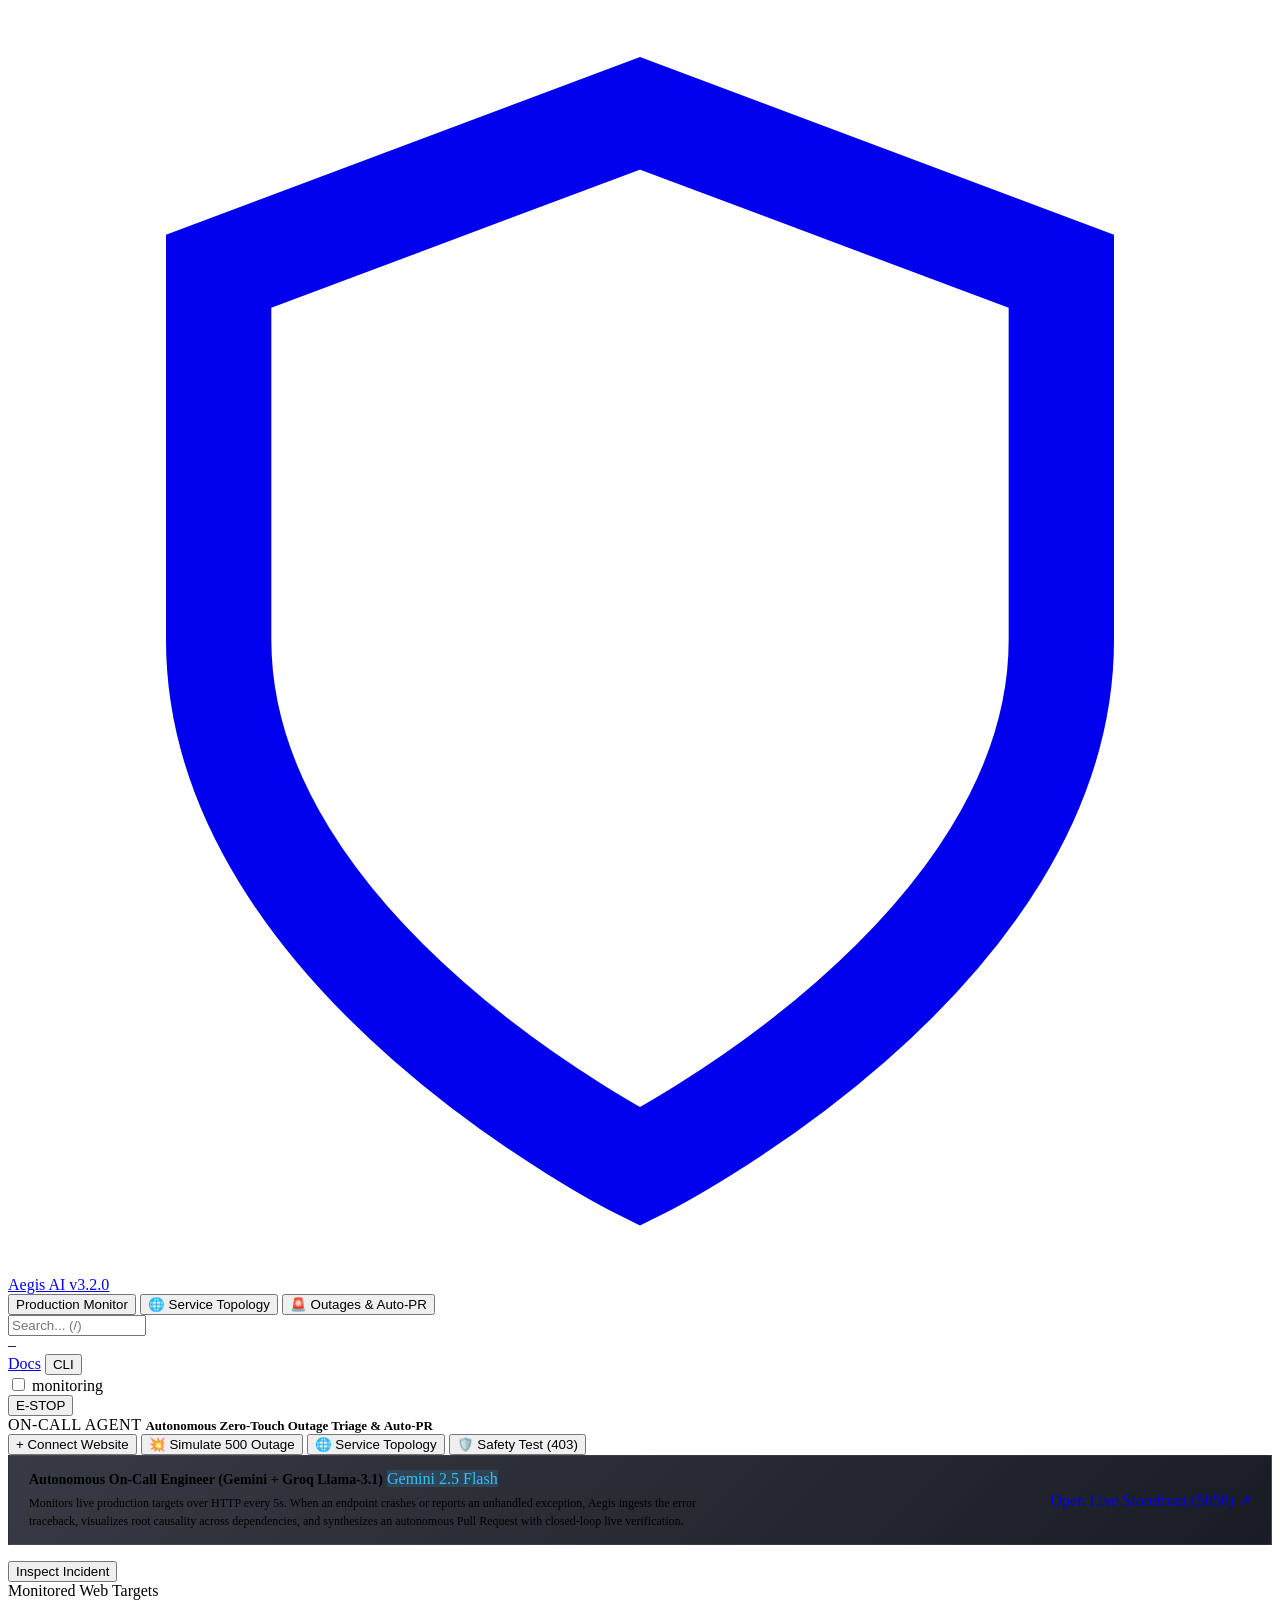
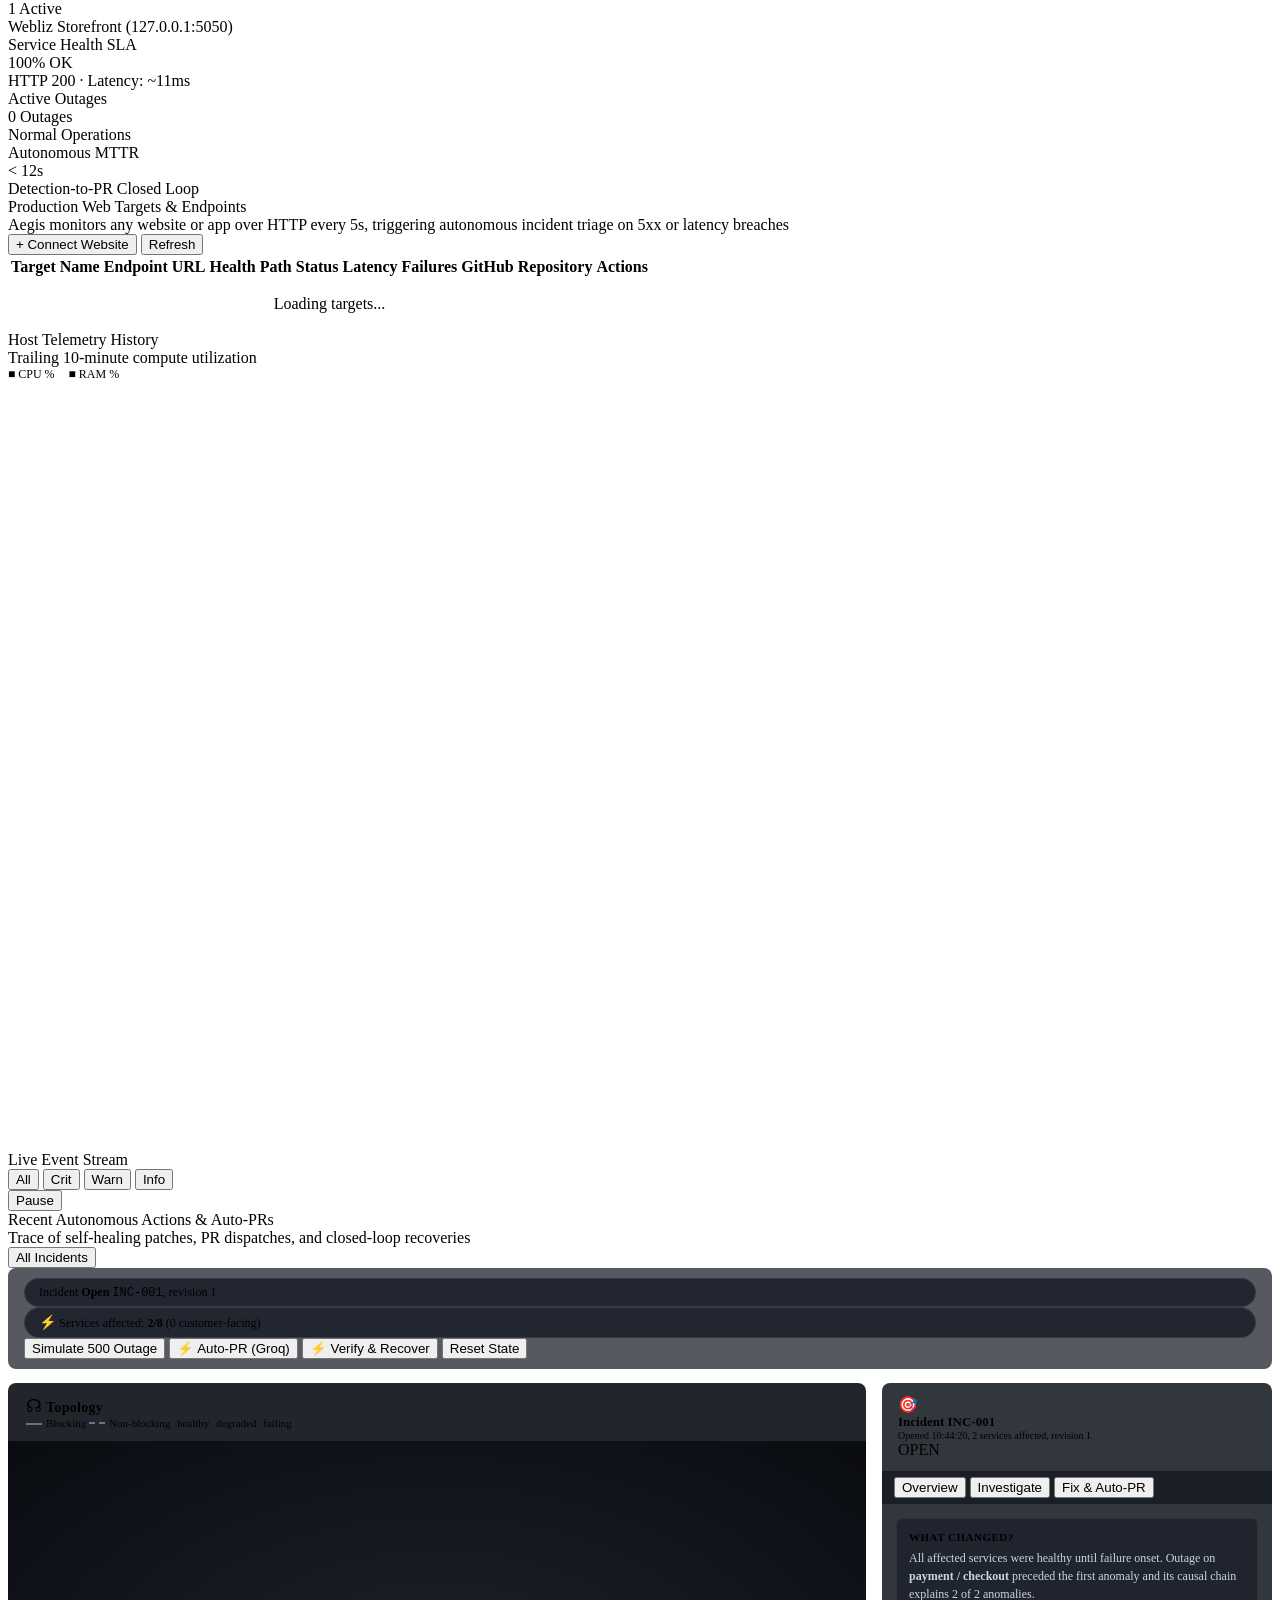
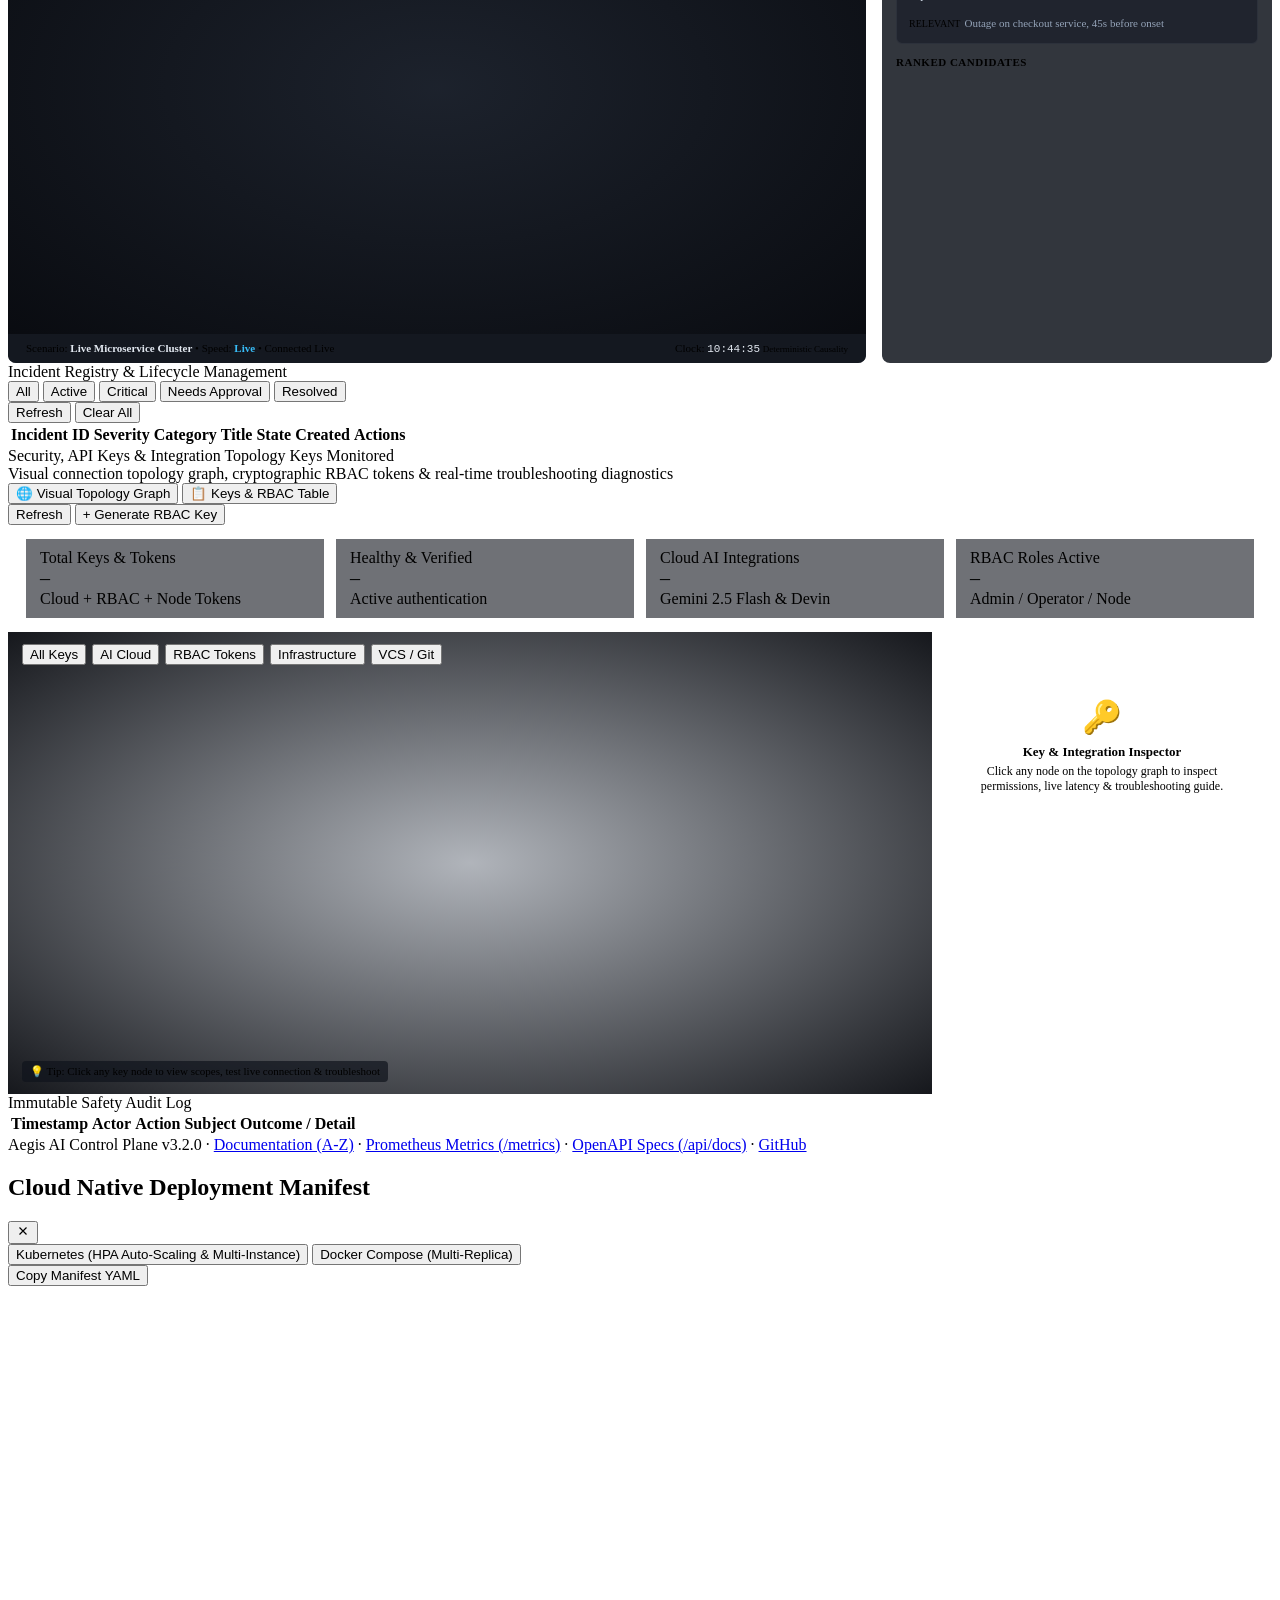
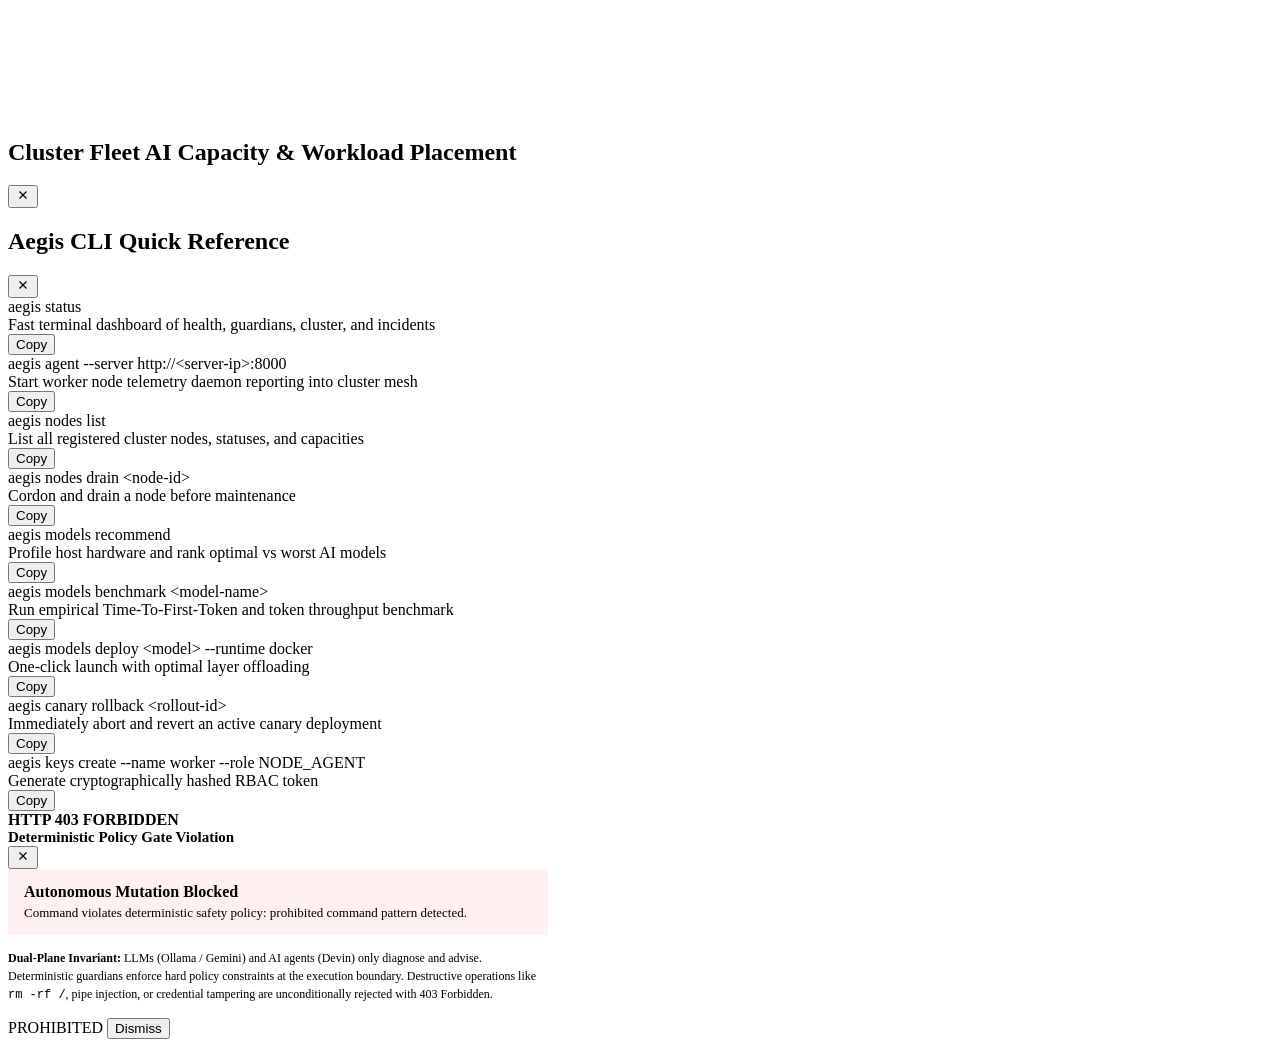
==== commit 16da9862: "refactor: maximum minimal production dashboard, removed docker/k8s/cluster clutter, focused on outag" ====
--- a/aegis/static/index.html
+++ b/aegis/static/index.html
@@ -22,19 +22,13 @@
   </a>
 
   <nav class="topbar-nav" id="navTabs">
-    <button class="nav-btn active" data-tab="overview">Overview</button>
+    <button class="nav-btn active" data-tab="overview">Production Monitor</button>
     <button class="nav-btn" data-tab="causality" id="navBtnCausality">
-      🌐 Topology &amp; Causality
+      🌐 Service Topology
       <span class="nav-count crit" id="causalityTabBadge" style="display:none">1</span>
     </button>
-    <button class="nav-btn" data-tab="cluster">
-      Cluster Mesh
-      <span class="nav-count info" id="clusterTabBadge" style="display:none">0</span>
-    </button>
-    <button class="nav-btn" data-tab="models">AI Models</button>
-    <button class="nav-btn" data-tab="infra">Infrastructure</button>
     <button class="nav-btn" data-tab="incidents">
-      Incidents &amp; Safety
+      🚨 Outages &amp; Auto-PR
       <span class="nav-count" id="incTabBadge" style="display:none">0</span>
     </button>
   </nav>
@@ -69,67 +63,35 @@
 ═══════════════════════════════════════════════════════════ -->
 <section class="tab-content active" id="tab-overview">
 
-  <!-- Live Hackathon Control Toolbar -->
+  <!-- Live Production Control Toolbar -->
   <div class="demo-actions-bar">
     <div class="flex items-center gap-12">
-      <span class="badge info" style="letter-spacing:0.5px;">ON-CALL AGENT</span>
-      <span style="font-size:13px; font-weight:600; color:var(--text-primary);">Autonomous Incident Triage &amp; Repair</span>
+      <span class="badge ok" style="letter-spacing:0.5px;">ON-CALL AGENT</span>
+      <span style="font-size:13px; font-weight:600; color:var(--text-primary);">Autonomous Zero-Touch Outage Triage &amp; Auto-PR</span>
     </div>
     <div class="demo-btn-group">
       <button class="btn sm primary" id="btnOpenConnectTarget">+ Connect Website</button>
-      <button class="btn sm warn" id="btnTriggerTargetBug" title="Simulates a real 500 error in demo target app">Simulate 500 Outage</button>
-      <button class="btn sm danger" id="btnTestSafety" title="Submits 'rm -rf /' to verify deterministic 403 rejection">Safety Test (403)</button>
-      <button class="btn sm" id="btnSimulateLoad" title="Triggers deterministic VRAM/memory eviction via ResourceGuardian">Simulate Load</button>
-      <button class="btn sm info" id="btnScaleInstances" title="Hardware Model auto-scales instances across cluster nodes to relieve compute saturation">⚡ Scale Instances</button>
-      <button class="btn sm" id="btnOpenKeyGraph" title="Jump to Security, API Keys & Integration Topology Graph">🔑 Key Graph</button>
+      <button class="btn sm warn" id="btnTriggerTargetBug" title="Simulates a real 500 error in demo target app">💥 Simulate 500 Outage</button>
       <button class="btn sm primary" id="btnOpenCausalityView" title="View Kea-Style Service Topology & Causality Graph">🌐 Service Topology</button>
-    </div>
-  </div>
-
-  <!-- Dual-Model Division of Labor Showcase -->
+      <button class="btn sm danger" id="btnTestSafety" title="Submits 'rm -rf /' to verify deterministic 403 rejection">🛡️ Safety Test (403)</button>
+    </div>
+  </div>
+
+  <!-- Autonomous On-Call Architecture Banner -->
   <div class="panel" style="margin-bottom:16px; background:linear-gradient(135deg, rgba(20,24,35,0.85) 0%, rgba(13,16,24,0.95) 100%); border:1px solid rgba(255,255,255,0.08);">
-    <div style="padding:12px 18px; display:flex; flex-wrap:wrap; align-items:center; justify-content:space-between; gap:16px; border-bottom:1px solid rgba(255,255,255,0.05);">
+    <div style="padding:14px 20px; display:flex; flex-wrap:wrap; align-items:center; justify-content:space-between; gap:16px;">
+      <div style="max-width:700px;">
+        <div class="flex items-center gap-10" style="margin-bottom:6px;">
+          <span class="status-dot ok" id="softModelDot"></span>
+          <span style="font-size:14px; font-weight:700; color:var(--text-primary);">Autonomous On-Call Engineer (Gemini + Groq Llama-3.1)</span>
+          <span class="badge" style="background:rgba(56,189,248,0.15); color:#38bdf8;" id="softModelBadge">Gemini 2.5 Flash</span>
+        </div>
+        <div style="font-size:12px; color:var(--text-secondary); line-height:1.5;">
+          Monitors live production targets over HTTP every 5s. When an endpoint crashes or reports an unhandled exception, Aegis ingests the error traceback, visualizes root causality across dependencies, and synthesizes an autonomous Pull Request with closed-loop live verification.
+        </div>
+      </div>
       <div class="flex items-center gap-10">
-        <span class="badge" style="background:rgba(99,102,241,0.15); color:#818cf8; border:1px solid rgba(99,102,241,0.3); font-weight:700;">DUAL-MODEL ARCHITECTURE</span>
-        <span style="font-size:13px; font-weight:600; color:var(--text-primary);">Specialized Model Division of Labor (Software vs Hardware)</span>
-      </div>
-      <div style="font-size:11px; color:var(--text-muted); text-transform:uppercase; letter-spacing:0.5px;">Dual-Plane Deterministic Safety</div>
-    </div>
-    <div style="padding:14px 18px; display:grid; grid-template-columns:repeat(auto-fit, minmax(280px, 1fr)); gap:16px;">
-      <!-- Software Model -->
-      <div style="background:rgba(15,19,28,0.7); border:1px solid rgba(255,255,255,0.06); border-radius:8px; padding:12px 14px;">
-        <div class="flex items-center justify-between" style="margin-bottom:6px;">
-          <div class="flex items-center gap-8">
-            <span class="status-dot ok" id="softModelDot"></span>
-            <span style="font-weight:600; font-size:13px; color:var(--text-primary);">Software Intelligence</span>
-          </div>
-          <span class="badge" style="background:rgba(56,189,248,0.15); color:#38bdf8; font-size:10px;" id="softModelBadge">Gemini 2.5 Flash</span>
-        </div>
-        <div style="font-size:12px; color:var(--text-secondary); margin-bottom:8px;">
-          Observes code errors, 5xx server outages &amp; unhandled exceptions. Understands root cause and builds repair briefs to trigger Devin PRs.
-        </div>
-        <div class="flex items-center gap-12" style="font-size:11px; color:var(--text-muted);">
-          <span>• Code &amp; Config Analysis</span>
-          <span>• Devin PR Repair Loop</span>
-        </div>
-      </div>
-
-      <!-- Hardware Model -->
-      <div style="background:rgba(15,19,28,0.7); border:1px solid rgba(255,255,255,0.06); border-radius:8px; padding:12px 14px;">
-        <div class="flex items-center justify-between" style="margin-bottom:6px;">
-          <div class="flex items-center gap-8">
-            <span class="status-dot ok" id="hardModelDot"></span>
-            <span style="font-weight:600; font-size:13px; color:var(--text-primary);">Hardware &amp; Scaling Intelligence</span>
-          </div>
-          <span class="badge" style="background:rgba(168,85,247,0.15); color:#c084fc; font-size:10px;" id="hardModelBadge">Local Infra Model</span>
-        </div>
-        <div style="font-size:12px; color:var(--text-secondary); margin-bottom:8px;">
-          Monitors compute load, CPU/VRAM saturation &amp; thermals. Executes autonomous instance auto-scaling, model weight eviction &amp; throttling.
-        </div>
-        <div class="flex items-center gap-12" style="font-size:11px; color:var(--text-muted);">
-          <span>• Multi-Instance Auto-Scaling</span>
-          <span>• Thermal &amp; VRAM Safety</span>
-        </div>
+        <a href="http://127.0.0.1:5050" target="_blank" class="btn sm ok" style="text-decoration:none;">Open Live Storefront (5050) ↗</a>
       </div>
     </div>
   </div>
@@ -141,49 +103,45 @@
     <button class="btn sm danger" onclick="switchTab('incidents')">Inspect Incident</button>
   </div>
 
-  <!-- Telemetry Gauges Grid -->
+  <!-- Production Metrics Grid -->
   <div class="metric-grid">
-    <div class="metric-card" id="card-cpu">
-      <div class="metric-label">CPU Compute</div>
-      <div class="metric-val" id="cpuVal">–</div>
-      <div class="metric-sub" id="cpuSub">–</div>
-      <svg class="metric-spark" width="90" height="32" viewBox="0 0 90 32" id="spark-cpu">
-        <path class="sparkline-path" d=""/>
-      </svg>
-    </div>
-
-    <div class="metric-card" id="card-mem">
-      <div class="metric-label">System Memory</div>
-      <div class="metric-val" id="memVal">–</div>
-      <div class="metric-sub" id="memSub">–</div>
-      <svg class="metric-spark" width="90" height="32" viewBox="0 0 90 32" id="spark-mem">
-        <path class="sparkline-path" d=""/>
-      </svg>
-    </div>
-
-    <div class="metric-card" id="card-thermal">
-      <div class="metric-label">Thermal Guardian</div>
-      <div class="metric-val" id="thermalVal">–</div>
-      <div class="metric-sub" id="thermalSub">–</div>
-    </div>
-
-    <div class="metric-card" id="card-disk">
-      <div class="metric-label">Root Storage</div>
-      <div class="metric-val" id="diskVal">–</div>
-      <div class="metric-sub" id="diskSub">–</div>
-    </div>
-
-    <div class="metric-card" id="card-net">
-      <div class="metric-label">Network I/O</div>
-      <div class="metric-val" id="netVal">–</div>
-      <div class="metric-sub" id="netSub">–</div>
-    </div>
-
-    <div class="metric-card" id="card-gpu">
-      <div class="metric-label">Accelerators</div>
-      <div class="metric-val" id="gpuVal">–</div>
-      <div class="metric-sub" id="gpuSub">–</div>
-    </div>
+    <div class="metric-card">
+      <div class="metric-label">Monitored Web Targets</div>
+      <div class="metric-val ok" id="prodTargetsCount">1 Active</div>
+      <div class="metric-sub" id="prodTargetsSub">Webliz Storefront (127.0.0.1:5050)</div>
+    </div>
+
+    <div class="metric-card">
+      <div class="metric-label">Service Health SLA</div>
+      <div class="metric-val ok" id="prodSlaVal">100% OK</div>
+      <div class="metric-sub" id="prodSlaSub">HTTP 200 · Latency: ~11ms</div>
+    </div>
+
+    <div class="metric-card">
+      <div class="metric-label">Active Outages</div>
+      <div class="metric-val ok" id="prodOutagesVal">0 Outages</div>
+      <div class="metric-sub" id="prodOutagesSub">Normal Operations</div>
+    </div>
+
+    <div class="metric-card">
+      <div class="metric-label">Autonomous MTTR</div>
+      <div class="metric-val" style="color:var(--accent);" id="prodMttrVal">&lt; 12s</div>
+      <div class="metric-sub">Detection-to-PR Closed Loop</div>
+    </div>
+  </div>
+
+  <!-- Hidden backward-compat elements for existing telemetry JS hooks -->
+  <div style="display:none;">
+    <span id="cpuVal"></span><span id="cpuSub"></span><svg id="spark-cpu"><path class="sparkline-path" d=""/></svg>
+    <span id="memVal"></span><span id="memSub"></span><svg id="spark-mem"><path class="sparkline-path" d=""/></svg>
+    <span id="thermalVal"></span><span id="thermalSub"></span>
+    <span id="diskVal"></span><span id="diskSub"></span>
+    <span id="netVal"></span><span id="netSub"></span>
+    <span id="gpuVal"></span><span id="gpuSub"></span>
+    <span id="hardModelDot"></span><span id="hardModelBadge"></span>
+    <button id="btnSimulateLoad"></button>
+    <button id="btnScaleInstances"></button>
+    <button id="btnOpenKeyGraph"></button>
   </div>
 
   <!-- Connected Targets Panel -->
@@ -289,23 +247,17 @@
     </div>
   </div>
 
-  <!-- Active Workloads & Closed-Loop Actions Highlights -->
-  <div class="grid-2">
-    <div class="panel">
-      <div class="panel-header">
-        <div class="panel-title">Active Workloads &amp; Containers</div>
-        <button class="btn sm" onclick="switchTab('infra')">View Infra</button>
-      </div>
-      <div class="tbl-wrap" id="quickWorkloads"></div>
-    </div>
-
-    <div class="panel">
-      <div class="panel-header">
-        <div class="panel-title">Recent Autonomous Actions</div>
-        <button class="btn sm" onclick="switchTab('incidents')">Audit Trail</button>
-      </div>
-      <div class="tbl-wrap" id="quickActions"></div>
-    </div>
+  <!-- Recent Autonomous Actions & PR Audit -->
+  <div class="panel">
+    <div class="panel-header">
+      <div>
+        <div class="panel-title">Recent Autonomous Actions &amp; Auto-PRs</div>
+        <div class="panel-subtitle">Trace of self-healing patches, PR dispatches, and closed-loop recoveries</div>
+      </div>
+      <button class="btn sm" onclick="switchTab('incidents')">All Incidents</button>
+    </div>
+    <div class="tbl-wrap" id="quickActions"></div>
+    <div style="display:none;" id="quickWorkloads"></div>
   </div>
 
 </section>
@@ -480,317 +432,7 @@
 </section>
 
 <!-- ═══════════════════════════════════════════════════════════
-     TAB 2: CLUSTER MESH
-═══════════════════════════════════════════════════════════ -->
-<section class="tab-content" id="tab-cluster">
-
-  <!-- Connect Remote Client Machine -->
-  <div class="panel ok">
-    <div class="panel-header">
-      <div>
-        <div class="panel-title">Connect Any Client Device to this Server</div>
-        <div class="panel-subtitle">Run on remote worker nodes, bare metal, or cloud instances to stream telemetry</div>
-      </div>
-      <div class="flex items-center gap-8">
-        <span class="text-xs text-muted">Server IP:</span>
-        <input type="text" class="search-input mono" id="clusterHostInput" style="width:160px;" placeholder="127.0.0.1:8000">
-      </div>
-    </div>
-    <div style="padding:14px 18px; display:flex; flex-direction:column; gap:8px;">
-      <div class="snippet-row">
-        <span class="snippet-label" style="color:var(--accent);">Zero-Install</span>
-        <code class="snippet-code" id="cmdInstantRun">curl -sSL http://127.0.0.1:8000/agent.py | python3 - 127.0.0.1</code>
-        <button class="btn xs" onclick="copySnippet($('cmdInstantRun').textContent)">Copy</button>
-      </div>
-      <div class="snippet-row">
-        <span class="snippet-label" style="color:var(--ok);">Daemon Service</span>
-        <code class="snippet-code" id="cmdServiceInstall">curl -sSL http://127.0.0.1:8000/install.sh | bash -s 127.0.0.1</code>
-        <button class="btn xs" onclick="copySnippet($('cmdServiceInstall').textContent)">Copy</button>
-      </div>
-      <div class="snippet-row">
-        <span class="snippet-label" style="color:var(--warn);">CLI Join</span>
-        <code class="snippet-code" id="cmdCliJoin">aegis join 127.0.0.1</code>
-        <button class="btn xs" onclick="copySnippet($('cmdCliJoin').textContent)">Copy</button>
-      </div>
-    </div>
-  </div>
-
-  <!-- Cluster Nodes Table -->
-  <div class="panel">
-    <div class="panel-header">
-      <div>
-        <div class="panel-title">Cluster Mesh Nodes</div>
-        <div class="panel-subtitle" id="clusterVitals">Loading cluster topology...</div>
-      </div>
-      <button class="btn sm" id="refreshClusterBtn">Refresh Nodes</button>
-    </div>
-    <div class="tbl-wrap">
-      <table class="tbl" id="clusterNodesTbl">
-        <thead>
-          <tr>
-            <th>Node ID</th>
-            <th>Hostname</th>
-            <th>IP Address</th>
-            <th>Status</th>
-            <th>CPU / RAM Usage</th>
-            <th>Last Heartbeat</th>
-            <th>Actions</th>
-          </tr>
-        </thead>
-        <tbody></tbody>
-      </table>
-    </div>
-  </div>
-
-  <!-- Canary Deployments -->
-  <div class="panel">
-    <div class="panel-header">
-      <div>
-        <div class="panel-title">Canary Deployments &amp; Automated Rollback</div>
-        <div class="panel-subtitle">Verifies traffic steps against latency and error rate budgets</div>
-      </div>
-      <span class="badge info">SLA Engine</span>
-    </div>
-    <div class="tbl-wrap">
-      <table class="tbl" id="canaryTbl">
-        <thead>
-          <tr>
-            <th>Rollout ID</th>
-            <th>Service Target</th>
-            <th>State</th>
-            <th>Traffic Step</th>
-            <th>Error Rate</th>
-            <th>Latency</th>
-            <th>Actions</th>
-          </tr>
-        </thead>
-        <tbody></tbody>
-      </table>
-    </div>
-  </div>
-
-</section>
-
-<!-- ═══════════════════════════════════════════════════════════
-     TAB 3: AI MODEL HUB
-═══════════════════════════════════════════════════════════ -->
-<section class="tab-content" id="tab-models">
-
-  <!-- Hardware AI Profile Banner -->
-  <div class="panel info">
-    <div class="panel-header">
-      <div class="panel-title">Physical AI Acceleration Profile</div>
-      <div class="panel-actions">
-        <div class="filter-bar" id="modelTaskFilterGroup">
-          <button class="filter-btn active" data-filter="ALL">All</button>
-          <button class="filter-btn" data-filter="CODING">Coding</button>
-          <button class="filter-btn" data-filter="REASONING">Reasoning</button>
-          <button class="filter-btn" data-filter="FAST_CHAT">Chat</button>
-          <button class="filter-btn" data-filter="EMBEDDING">Embeddings</button>
-        </div>
-        <button class="btn sm" id="optimizeVramBtn">Optimize VRAM</button>
-        <button class="btn sm" id="clusterCapacityBtn">Cluster Capacity</button>
-        <button class="btn sm primary" id="refreshModelsBtn">Refresh Catalog</button>
-      </div>
-    </div>
-    <div class="hw-profile" id="aiHardwareProfileBox"></div>
-  </div>
-
-  <!-- My Ollama Models (Local Runtime) -->
-  <div class="panel">
-    <div class="panel-header">
-      <div>
-        <div class="panel-title">My Ollama Models (Local Store)</div>
-        <div class="panel-subtitle" id="ollamaStatusSubtitle">Connecting to local Ollama runtime on http://127.0.0.1:11434...</div>
-      </div>
-      <div class="flex gap-8 items-center">
-        <input type="text" id="pullModelInput" placeholder="Model tag (e.g. llama3.2, mistral)" class="search-input" style="width:200px; font-size:12px;" />
-        <button class="btn sm primary" id="pullModelBtn" onclick="pullOllamaModel()">Pull Model</button>
-        <button class="btn sm" onclick="refreshOllamaModels()">Refresh Ollama</button>
-      </div>
-    </div>
-    <div class="panel-body">
-      <div class="grid-auto" id="ollamaModelsList"></div>
-    </div>
-  </div>
-
-  <!-- Open-Source Model Catalog & Deployer -->
-  <div class="panel">
-    <div class="panel-header">
-      <div>
-        <div class="panel-title">Model Catalog &amp; Multi-Instance Cloud-Native Deployer</div>
-        <div class="panel-subtitle">Deploy any model with automated multi-instance replica distribution and Kubernetes HPA auto-scaling</div>
-      </div>
-      <span class="badge ok">Auto-Scaling Ready</span>
-    </div>
-    <div class="panel-body">
-      <div class="grid-auto" id="catalogModelsList"></div>
-      <!-- Backward compatibility hidden placeholders -->
-      <div style="display:none;" id="bestModelsList"></div>
-      <div style="display:none;" id="marginalModelsList"></div>
-      <div style="display:none;" id="worstModelsList"></div>
-    </div>
-  </div>
-
-  <!-- Active One-Click Deployments -->
-  <div class="panel">
-    <div class="panel-header">
-      <div class="panel-title">Active Model Deployments (Docker &amp; Kubernetes)</div>
-    </div>
-    <div class="tbl-wrap">
-      <table class="tbl" id="deploymentsTbl">
-        <thead>
-          <tr>
-            <th>Deployment ID</th>
-            <th>Model</th>
-            <th>Runtime</th>
-            <th>Status</th>
-            <th>Port</th>
-            <th>Target</th>
-            <th>Actions</th>
-          </tr>
-        </thead>
-        <tbody></tbody>
-      </table>
-    </div>
-  </div>
-
-  <!-- Empirical Benchmarks -->
-  <div class="panel">
-    <div class="panel-header">
-      <div>
-        <div class="panel-title">Empirical Inference Benchmarks</div>
-        <div class="panel-subtitle">Empirical Time-To-First-Token (TTFT), decoding throughput, and memory bandwidth</div>
-      </div>
-      <span class="badge info">Hardware Benchmark</span>
-    </div>
-    <div class="tbl-wrap">
-      <table class="tbl" id="benchmarksTbl">
-        <thead>
-          <tr>
-            <th>Benchmark ID</th>
-            <th>Model</th>
-            <th>Runtime</th>
-            <th>Throughput</th>
-            <th>TTFT</th>
-            <th>Prompt Speed</th>
-            <th>Status</th>
-            <th>Timestamp</th>
-          </tr>
-        </thead>
-        <tbody></tbody>
-      </table>
-    </div>
-  </div>
-
-</section>
-
-<!-- ═══════════════════════════════════════════════════════════
-     TAB 4: INFRASTRUCTURE & WORKLOADS
-═══════════════════════════════════════════════════════════ -->
-<section class="tab-content" id="tab-infra">
-
-  <!-- Docker Containers -->
-  <div class="panel">
-    <div class="panel-header">
-      <div class="panel-title">Docker Containers</div>
-      <div class="panel-actions">
-        <input type="text" class="search-input" id="dockerSearch" placeholder="Filter containers..." style="width:150px;">
-        <div class="filter-bar" id="dockerFilterGroup">
-          <button class="filter-btn active" data-filter="ALL">All</button>
-          <button class="filter-btn" data-filter="RUNNING">Running</button>
-          <button class="filter-btn" data-filter="CRASH">Crashed</button>
-        </div>
-        <button class="btn sm" id="refreshDockerBtn">Refresh</button>
-      </div>
-    </div>
-    <div class="tbl-wrap">
-      <table class="tbl" id="dockerTbl">
-        <thead>
-          <tr>
-            <th>Container Name</th>
-            <th>Image</th>
-            <th>Status</th>
-            <th>Health Probe</th>
-            <th>Restarts</th>
-            <th>Memory</th>
-            <th>CPU</th>
-            <th>Actions</th>
-          </tr>
-        </thead>
-        <tbody></tbody>
-      </table>
-    </div>
-  </div>
-
-  <!-- Kubernetes Topology -->
-  <div class="grid-2">
-    <div class="panel">
-      <div class="panel-header"><div class="panel-title">Kubernetes Nodes</div></div>
-      <div class="tbl-wrap" id="k8sOverview"></div>
-    </div>
-    <div class="panel">
-      <div class="panel-header"><div class="panel-title">Kubernetes Pods</div></div>
-      <div class="tbl-wrap" id="k8sPods"></div>
-    </div>
-  </div>
-
-  <!-- PSI Pressure & Storage -->
-  <div class="grid-2">
-    <div class="panel">
-      <div class="panel-header"><div class="panel-title">Kernel Pressure Stall Information (PSI)</div></div>
-      <div class="panel-body" id="psiContainer"></div>
-    </div>
-    <div class="panel">
-      <div class="panel-header"><div class="panel-title">Storage Mounts &amp; Partitions</div></div>
-      <div class="tbl-wrap">
-        <table class="tbl" id="storageTbl">
-          <thead>
-            <tr><th>Mount Point</th><th>Device</th><th>Capacity</th><th>Usage</th></tr>
-          </thead>
-          <tbody></tbody>
-        </table>
-      </div>
-    </div>
-  </div>
-
-  <!-- System & Hardware Inventory -->
-  <div class="panel">
-    <div class="panel-header"><div class="panel-title">System &amp; Hardware Inventory</div></div>
-    <div class="panel-body" id="inventoryContainer"></div>
-  </div>
-
-  <!-- Sensor Registry -->
-  <div class="panel">
-    <div class="panel-header"><div class="panel-title">Physical Sensor Registry</div></div>
-    <div class="tbl-wrap">
-      <table class="tbl" id="sensorTbl">
-        <thead>
-          <tr><th>Sensor ID</th><th>Kind</th><th>Current Value</th><th>Validity</th></tr>
-        </thead>
-        <tbody></tbody>
-      </table>
-    </div>
-  </div>
-
-  <!-- Container Logs Drawer -->
-  <div class="panel" id="logViewerPanel" style="display:none;">
-    <div class="panel-header">
-      <div class="panel-title" id="logViewerTitle">Container Logs</div>
-      <div class="panel-actions">
-        <button class="btn sm" id="copyLogsBtn">Copy Logs</button>
-        <button class="btn sm danger" id="closeLogsBtn">Close</button>
-      </div>
-    </div>
-    <div class="panel-body">
-      <pre class="log-box" id="logViewerContent" style="height:260px;"></pre>
-    </div>
-  </div>
-
-</section>
-
-<!-- ═══════════════════════════════════════════════════════════
-     TAB 5: INCIDENTS & SAFETY
+     TAB 3: INCIDENTS & AUTO-PR
 ═══════════════════════════════════════════════════════════ -->
 <section class="tab-content" id="tab-incidents">
 
@@ -847,17 +489,6 @@
     <div class="panel-body" id="incDetailContent"></div>
   </div>
 
-  <!-- Telemetry Forecasting -->
-  <div class="panel">
-    <div class="panel-header">
-      <div>
-        <div class="panel-title">Predictive Telemetry Forecasting</div>
-        <div class="panel-subtitle">Ordinary least squares regression projects Time-To-Exhaustion before resource saturation</div>
-      </div>
-      <span class="badge info">OLS Regression</span>
-    </div>
-    <div class="panel-body" id="forecastContainer"></div>
-  </div>
 
   <!-- Security, Cryptographic RBAC & API Keys Center -->
   <div class="panel" id="securityPanel">
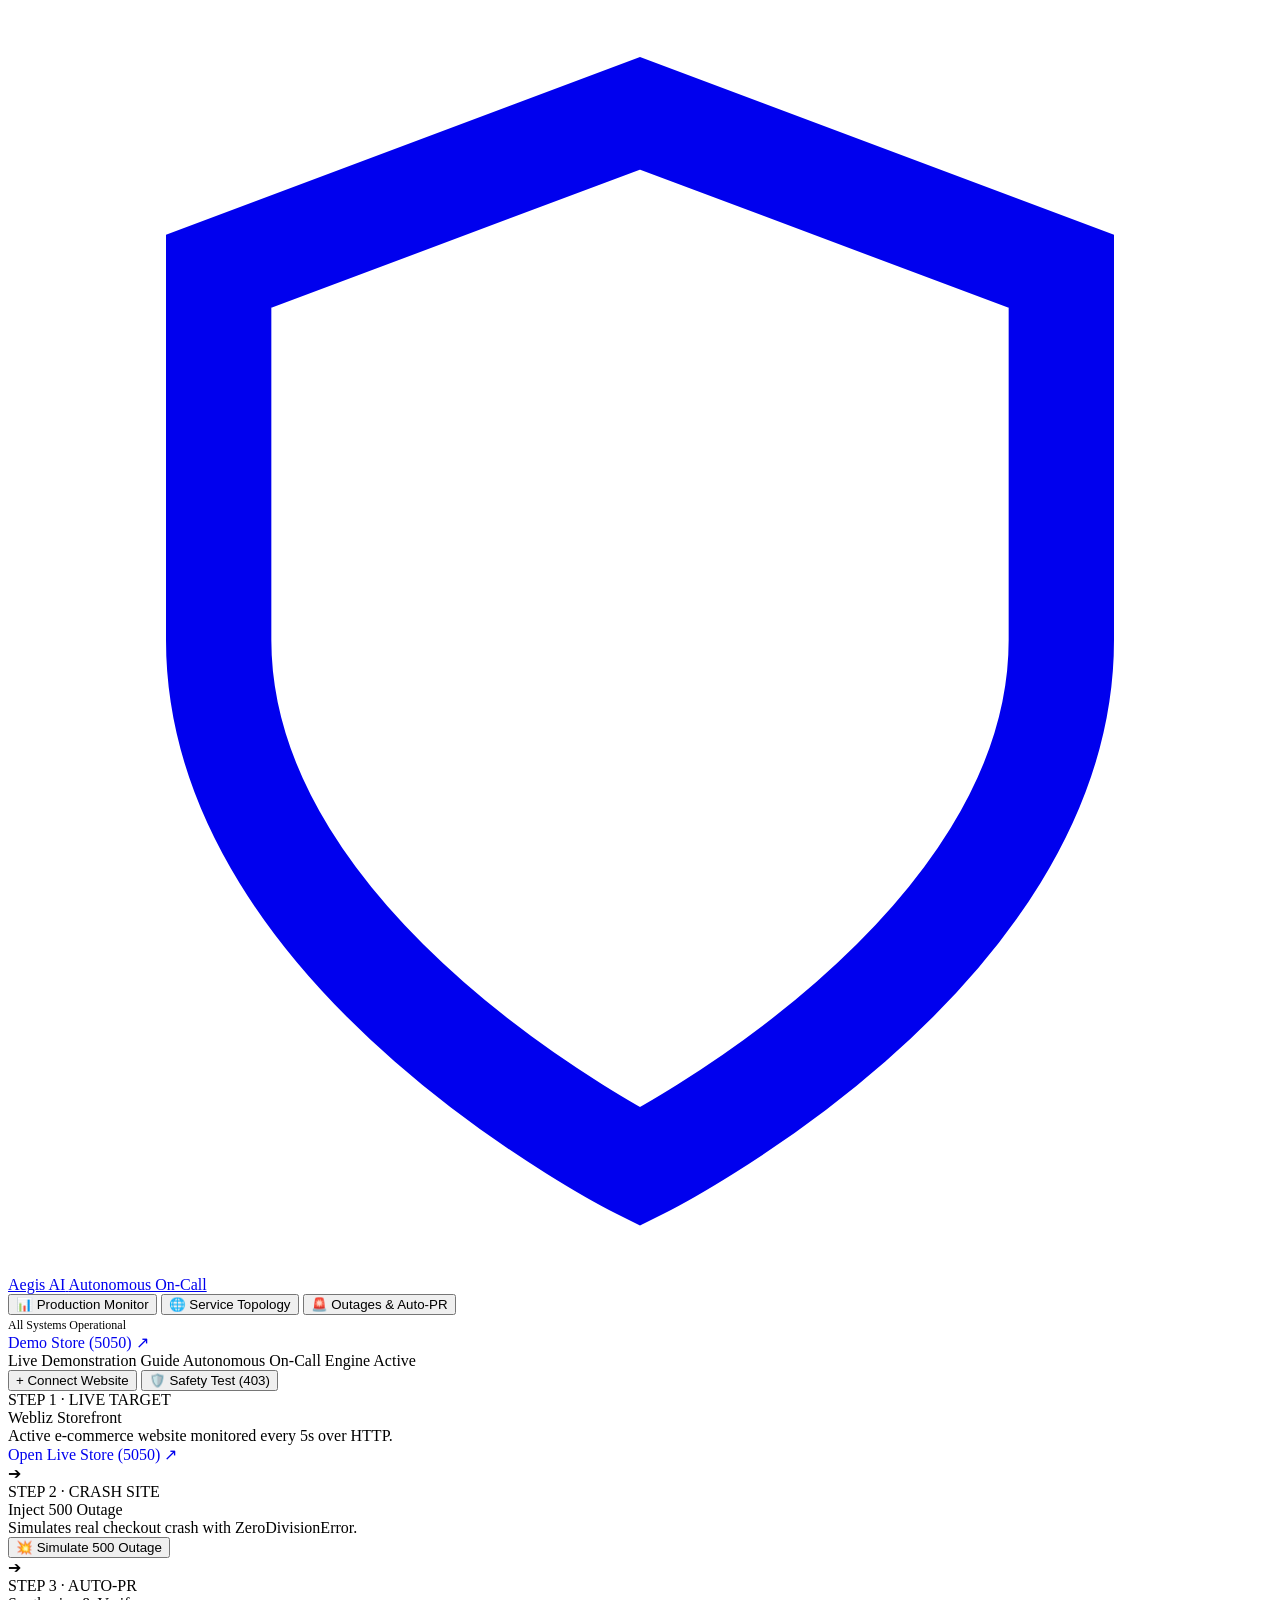
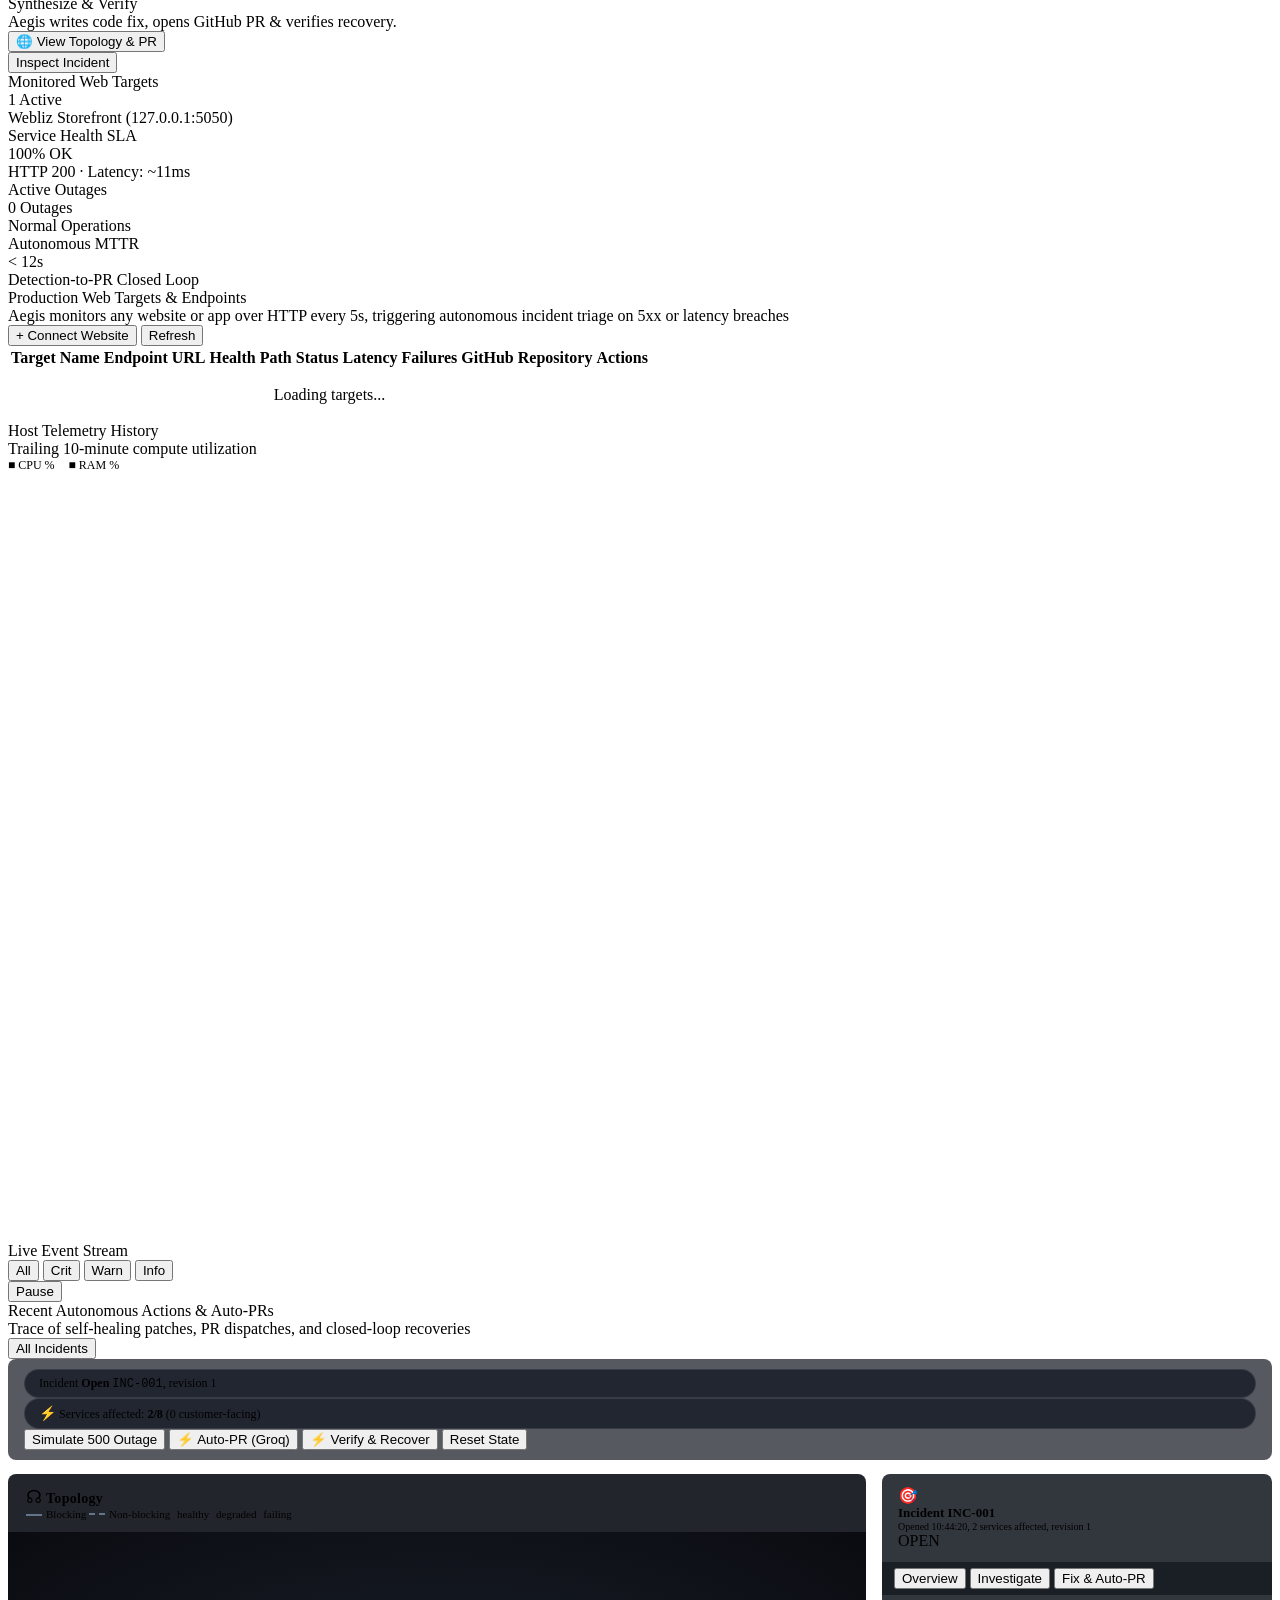
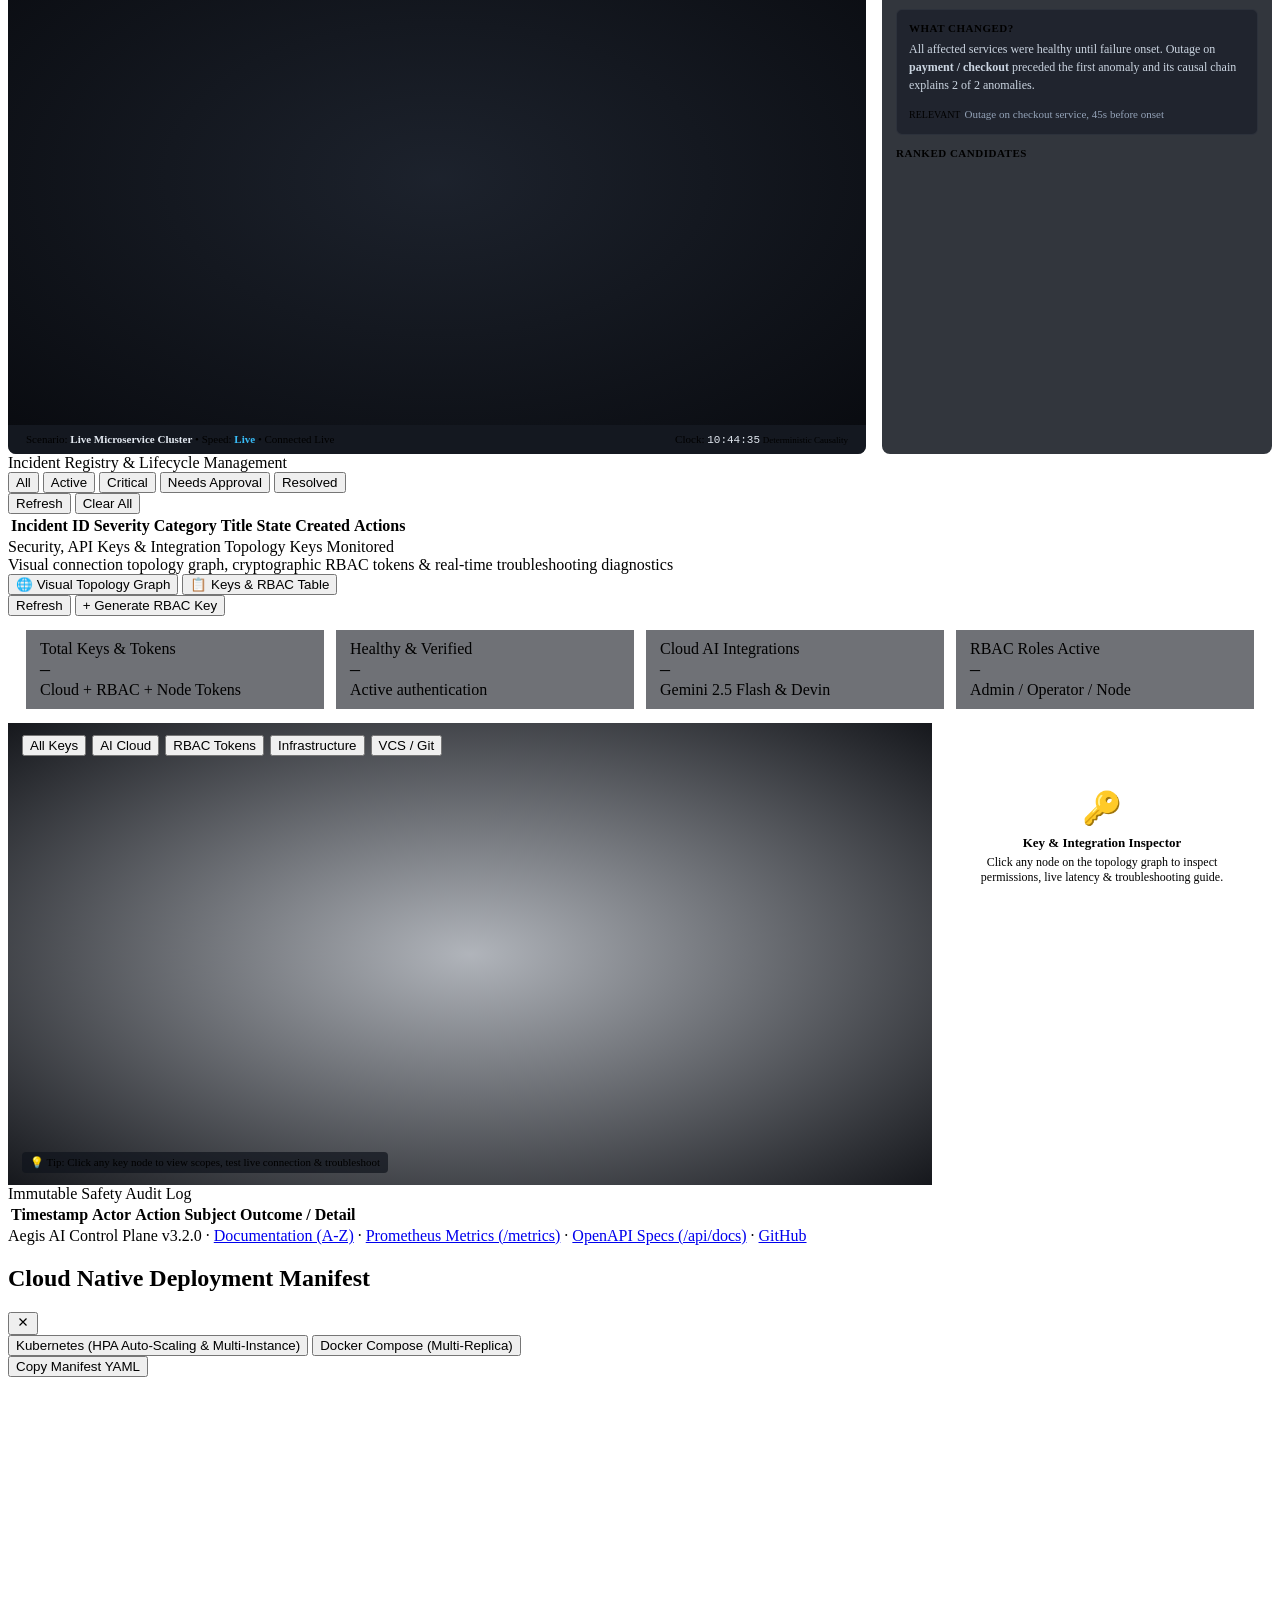
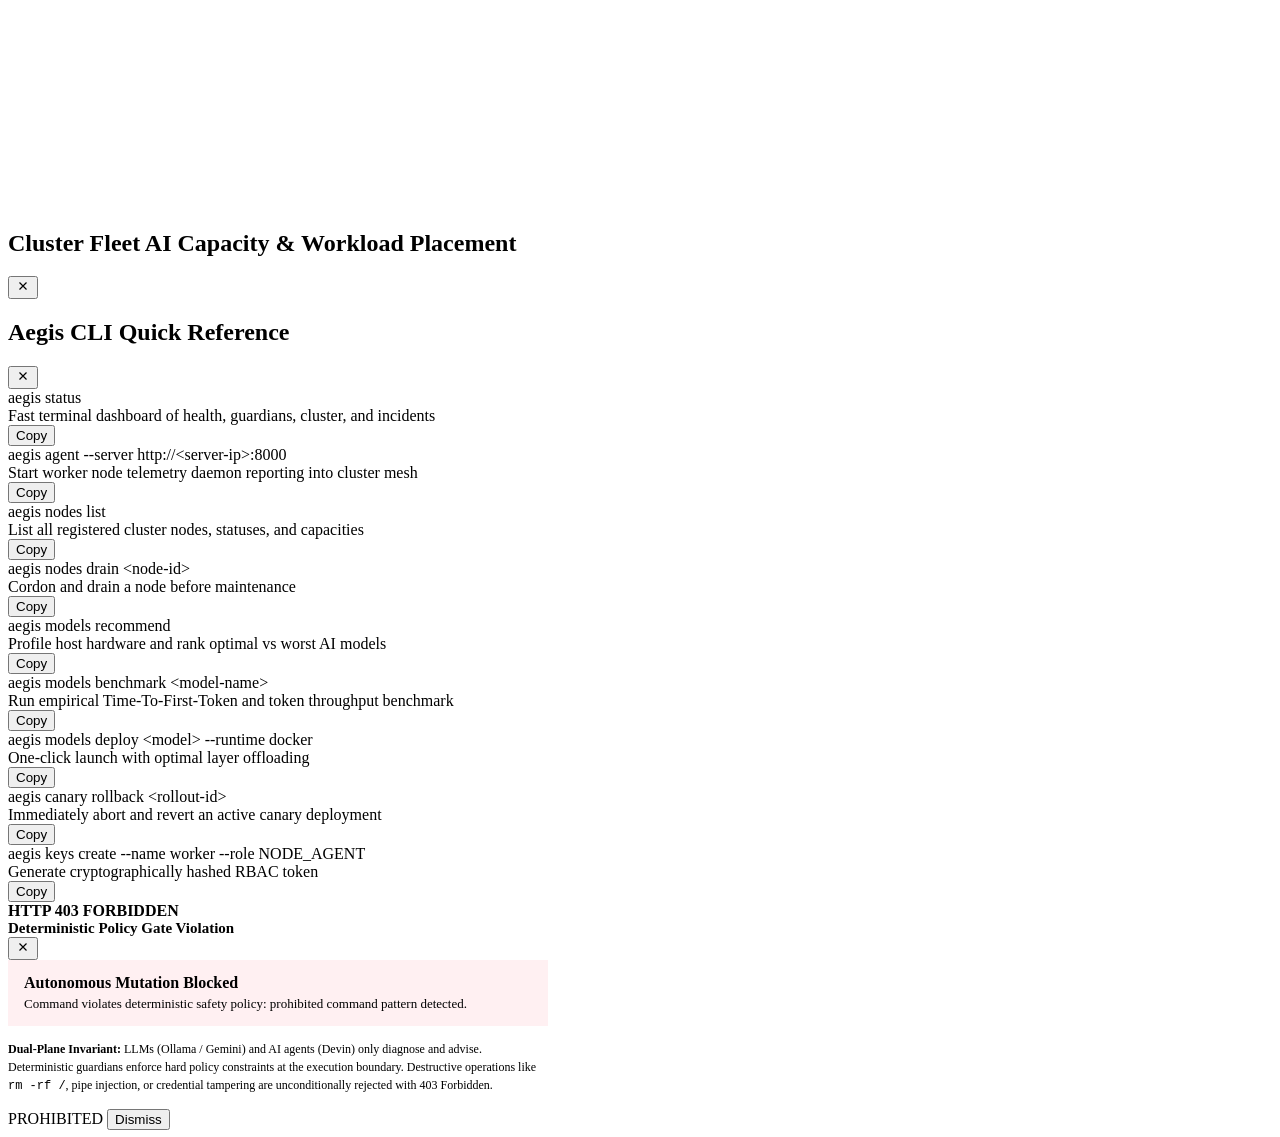
==== commit 5a23df77: "feat: beginner-friendly interactive demo walkthrough, modern aesthetic UI, and removed AI-slop widge" ====
--- a/aegis/static/index.html
+++ b/aegis/static/index.html
@@ -18,41 +18,42 @@
       <path d="M12 22s8-4 8-10V5l-8-3-8 3v7c0 6 8 10 8 10z"/>
     </svg>
     <span class="brand-name">Aegis AI</span>
-    <span class="brand-ver">v3.2.0</span>
+    <span class="brand-sub-badge">Autonomous On-Call</span>
   </a>
 
   <nav class="topbar-nav" id="navTabs">
-    <button class="nav-btn active" data-tab="overview">Production Monitor</button>
+    <button class="nav-btn active" data-tab="overview">
+      <span>📊</span> Production Monitor
+    </button>
     <button class="nav-btn" data-tab="causality" id="navBtnCausality">
-      🌐 Service Topology
+      <span>🌐</span> Service Topology
       <span class="nav-count crit" id="causalityTabBadge" style="display:none">1</span>
     </button>
     <button class="nav-btn" data-tab="incidents">
-      🚨 Outages &amp; Auto-PR
+      <span>🚨</span> Outages &amp; Auto-PR
       <span class="nav-count" id="incTabBadge" style="display:none">0</span>
     </button>
   </nav>
 
   <div class="topbar-right">
-    <input type="text" class="search-input" id="globalSearch" placeholder="Search... (/)" style="width:130px;" autocomplete="off">
-
-    <div class="ping-chip" title="Control plane roundtrip latency">
-      <span class="ping-dot" id="pingDot"></span>
-      <span id="pingVal">–</span>
-    </div>
-
-    <a href="/documentation" class="btn sm" title="Complete Documentation Portal">Docs</a>
-    <button class="btn sm" id="cliDocsBtn" title="CLI Quick Reference [?]">CLI</button>
-
-    <div class="mode-toggle-wrap" title="Autonomous policy mode">
-      <label class="toggle">
-        <input type="checkbox" id="modeToggle">
-        <span class="toggle-track"></span>
-      </label>
-      <span class="mode-label" id="modeLabel">monitoring</span>
-    </div>
-
-    <button id="estopBtn" class="btn danger sm" title="Global emergency stop — blocks autonomous interventions">E-STOP</button>
+    <div class="status-indicator-pill" id="systemStatusPill">
+      <span class="status-dot ok" id="systemStatusDot"></span>
+      <span id="systemStatusText" style="font-size:12px; font-weight:500;">All Systems Operational</span>
+    </div>
+
+    <a href="http://127.0.0.1:5050" target="_blank" class="btn sm ok" style="text-decoration:none;">Demo Store (5050) ↗</a>
+
+    <!-- Hidden compatibility elements for background scripts -->
+    <div style="display:none;">
+      <input type="text" id="globalSearch">
+      <span id="pingDot"></span><span id="pingVal"></span>
+      <input type="checkbox" id="modeToggle">
+      <span id="modeLabel"></span>
+      <button id="estopBtn"></button>
+      <button id="cliDocsBtn"></button>
+      <span id="softModelDot"></span>
+      <span id="softModelBadge"></span>
+    </div>
   </div>
 </header>
 
@@ -63,35 +64,55 @@
 ═══════════════════════════════════════════════════════════ -->
 <section class="tab-content active" id="tab-overview">
 
-  <!-- Live Production Control Toolbar -->
-  <div class="demo-actions-bar">
-    <div class="flex items-center gap-12">
-      <span class="badge ok" style="letter-spacing:0.5px;">ON-CALL AGENT</span>
-      <span style="font-size:13px; font-weight:600; color:var(--text-primary);">Autonomous Zero-Touch Outage Triage &amp; Auto-PR</span>
-    </div>
-    <div class="demo-btn-group">
-      <button class="btn sm primary" id="btnOpenConnectTarget">+ Connect Website</button>
-      <button class="btn sm warn" id="btnTriggerTargetBug" title="Simulates a real 500 error in demo target app">💥 Simulate 500 Outage</button>
-      <button class="btn sm primary" id="btnOpenCausalityView" title="View Kea-Style Service Topology & Causality Graph">🌐 Service Topology</button>
-      <button class="btn sm danger" id="btnTestSafety" title="Submits 'rm -rf /' to verify deterministic 403 rejection">🛡️ Safety Test (403)</button>
-    </div>
-  </div>
-
-  <!-- Autonomous On-Call Architecture Banner -->
-  <div class="panel" style="margin-bottom:16px; background:linear-gradient(135deg, rgba(20,24,35,0.85) 0%, rgba(13,16,24,0.95) 100%); border:1px solid rgba(255,255,255,0.08);">
-    <div style="padding:14px 20px; display:flex; flex-wrap:wrap; align-items:center; justify-content:space-between; gap:16px;">
-      <div style="max-width:700px;">
-        <div class="flex items-center gap-10" style="margin-bottom:6px;">
-          <span class="status-dot ok" id="softModelDot"></span>
-          <span style="font-size:14px; font-weight:700; color:var(--text-primary);">Autonomous On-Call Engineer (Gemini + Groq Llama-3.1)</span>
-          <span class="badge" style="background:rgba(56,189,248,0.15); color:#38bdf8;" id="softModelBadge">Gemini 2.5 Flash</span>
-        </div>
-        <div style="font-size:12px; color:var(--text-secondary); line-height:1.5;">
-          Monitors live production targets over HTTP every 5s. When an endpoint crashes or reports an unhandled exception, Aegis ingests the error traceback, visualizes root causality across dependencies, and synthesizes an autonomous Pull Request with closed-loop live verification.
-        </div>
-      </div>
+  <!-- Interactive Live Demo Walkthrough (Beginner-Friendly & Highly Visual) -->
+  <div class="walkthrough-panel">
+    <div class="walkthrough-header">
       <div class="flex items-center gap-10">
-        <a href="http://127.0.0.1:5050" target="_blank" class="btn sm ok" style="text-decoration:none;">Open Live Storefront (5050) ↗</a>
+        <span class="live-pulse-dot"></span>
+        <span class="walkthrough-title">Live Demonstration Guide</span>
+        <span class="badge ok">Autonomous On-Call Engine Active</span>
+      </div>
+      <div class="flex items-center gap-10">
+        <button class="btn sm primary" id="btnOpenConnectTarget">+ Connect Website</button>
+        <button class="btn sm danger" id="btnTestSafety" title="Demonstrates deterministic guardian 403 block">🛡️ Safety Test (403)</button>
+      </div>
+    </div>
+
+    <div class="walkthrough-steps">
+      <!-- Step 1 -->
+      <div class="step-card" id="stepCard1">
+        <div class="step-badge">STEP 1 · LIVE TARGET</div>
+        <div class="step-title">Webliz Storefront</div>
+        <div class="step-desc">Active e-commerce website monitored every 5s over HTTP.</div>
+        <div class="step-action">
+          <a href="http://127.0.0.1:5050" target="_blank" class="btn sm ok" style="text-decoration:none;">Open Live Store (5050) ↗</a>
+        </div>
+      </div>
+
+      <!-- Arrow -->
+      <div class="step-arrow">➔</div>
+
+      <!-- Step 2 -->
+      <div class="step-card warn" id="stepCard2">
+        <div class="step-badge warn">STEP 2 · CRASH SITE</div>
+        <div class="step-title">Inject 500 Outage</div>
+        <div class="step-desc">Simulates real checkout crash with ZeroDivisionError.</div>
+        <div class="step-action">
+          <button class="btn sm warn" id="btnTriggerTargetBug">💥 Simulate 500 Outage</button>
+        </div>
+      </div>
+
+      <!-- Arrow -->
+      <div class="step-arrow">➔</div>
+
+      <!-- Step 3 -->
+      <div class="step-card ok" id="stepCard3">
+        <div class="step-badge ok">STEP 3 · AUTO-PR</div>
+        <div class="step-title">Synthesize &amp; Verify</div>
+        <div class="step-desc">Aegis writes code fix, opens GitHub PR &amp; verifies recovery.</div>
+        <div class="step-action">
+          <button class="btn sm primary" id="btnOpenCausalityView">🌐 View Topology &amp; PR</button>
+        </div>
       </div>
     </div>
   </div>
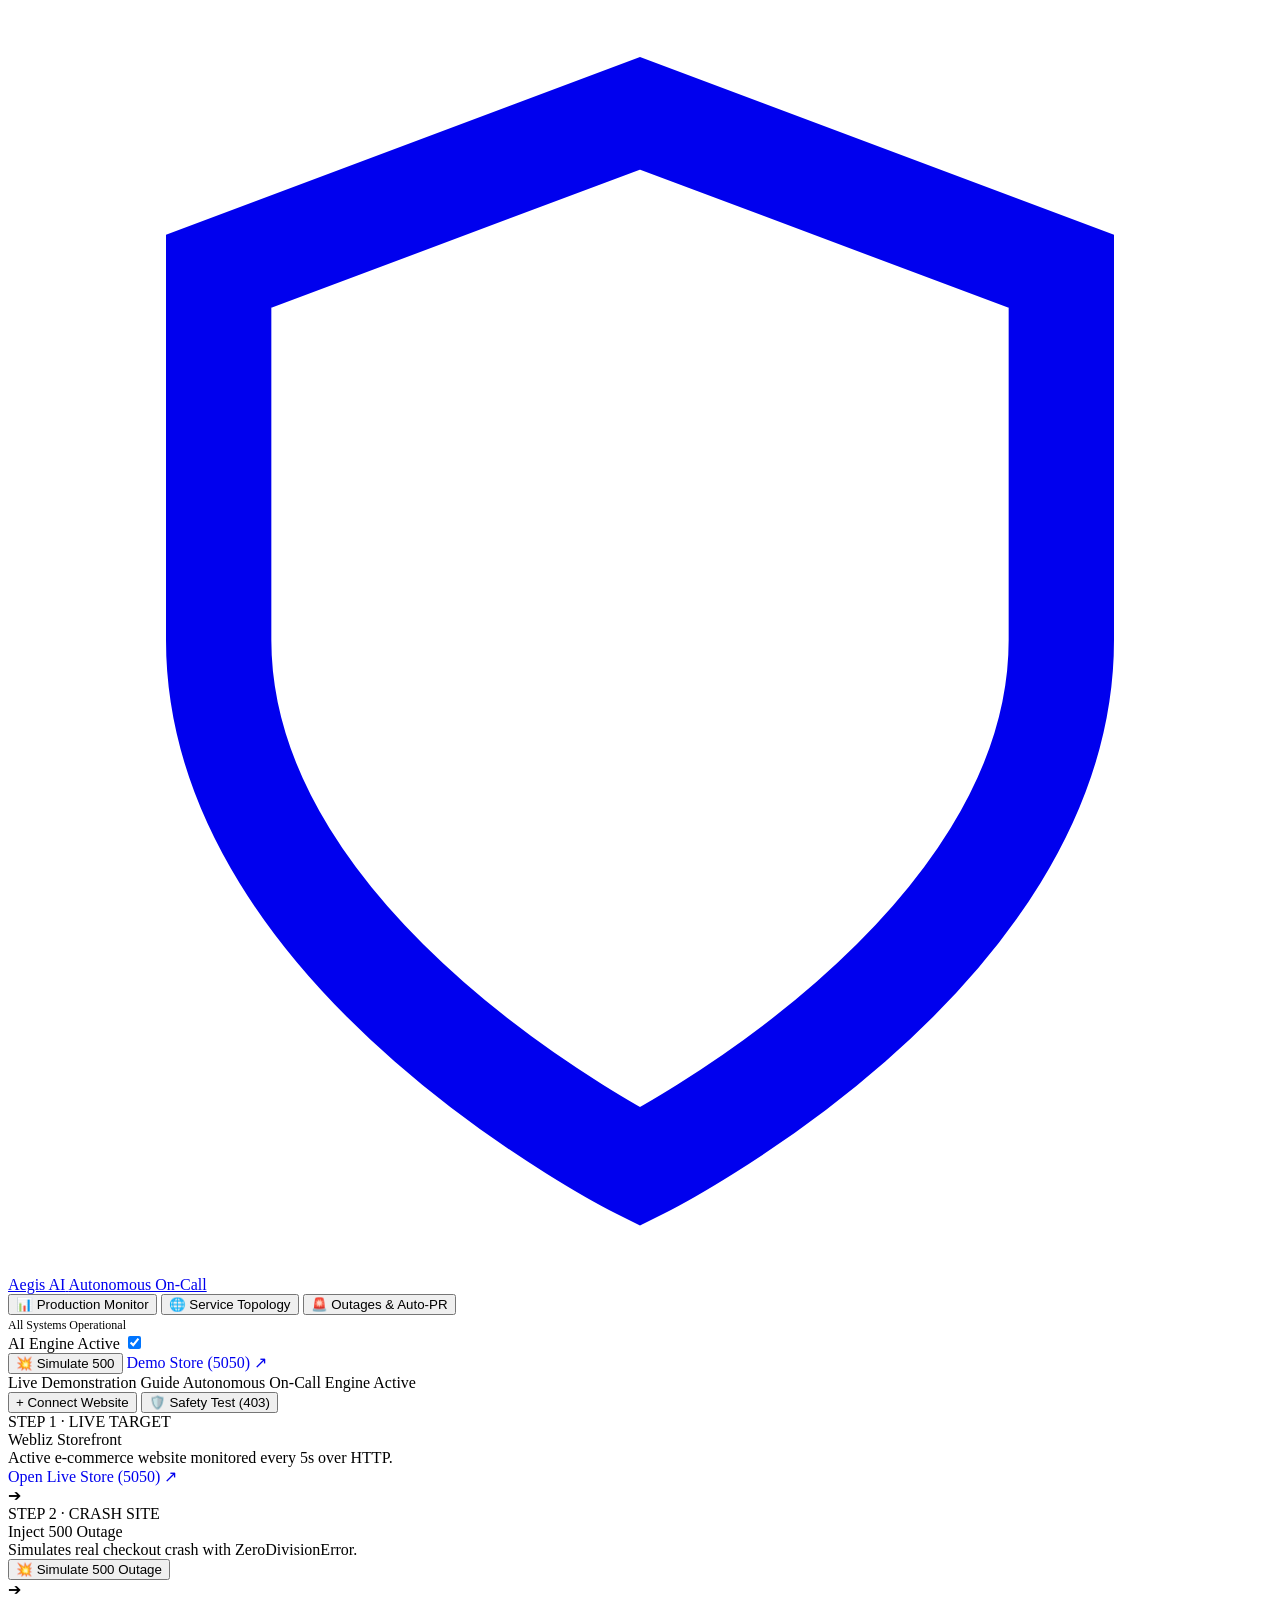
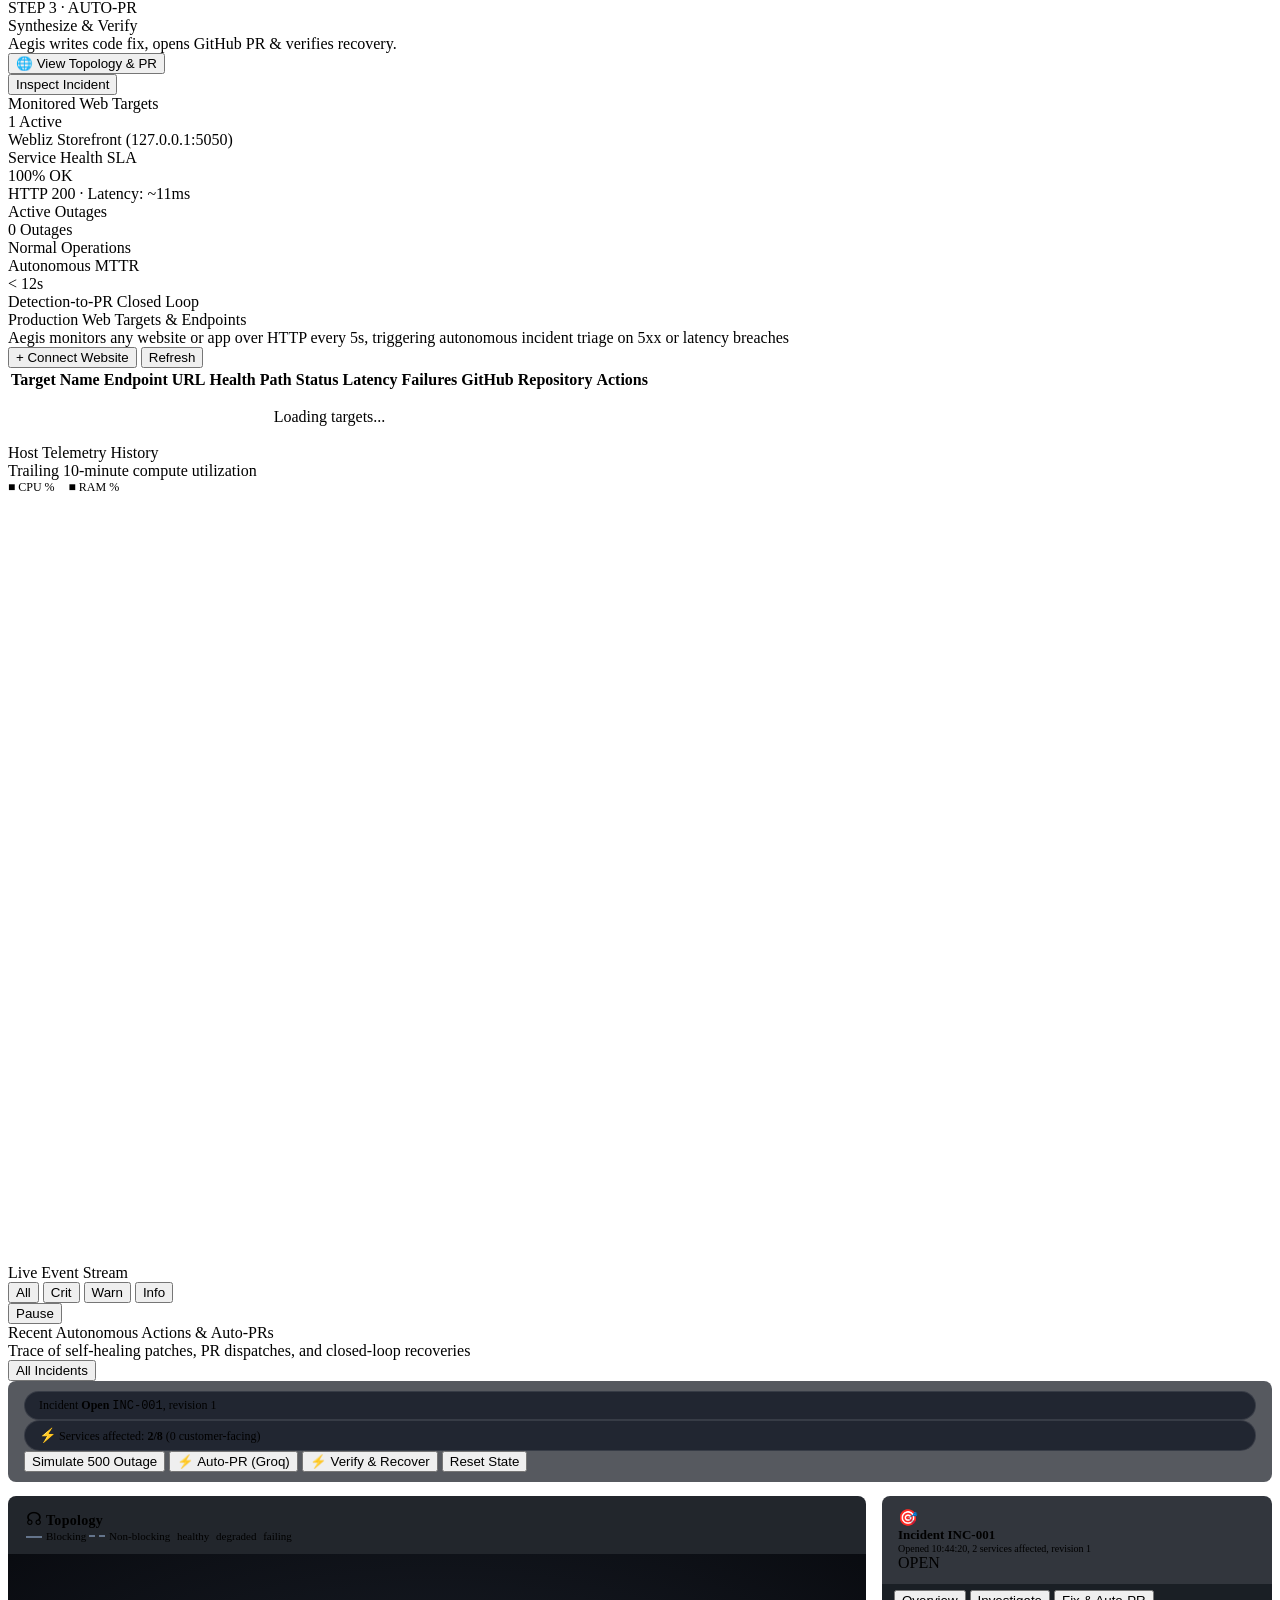
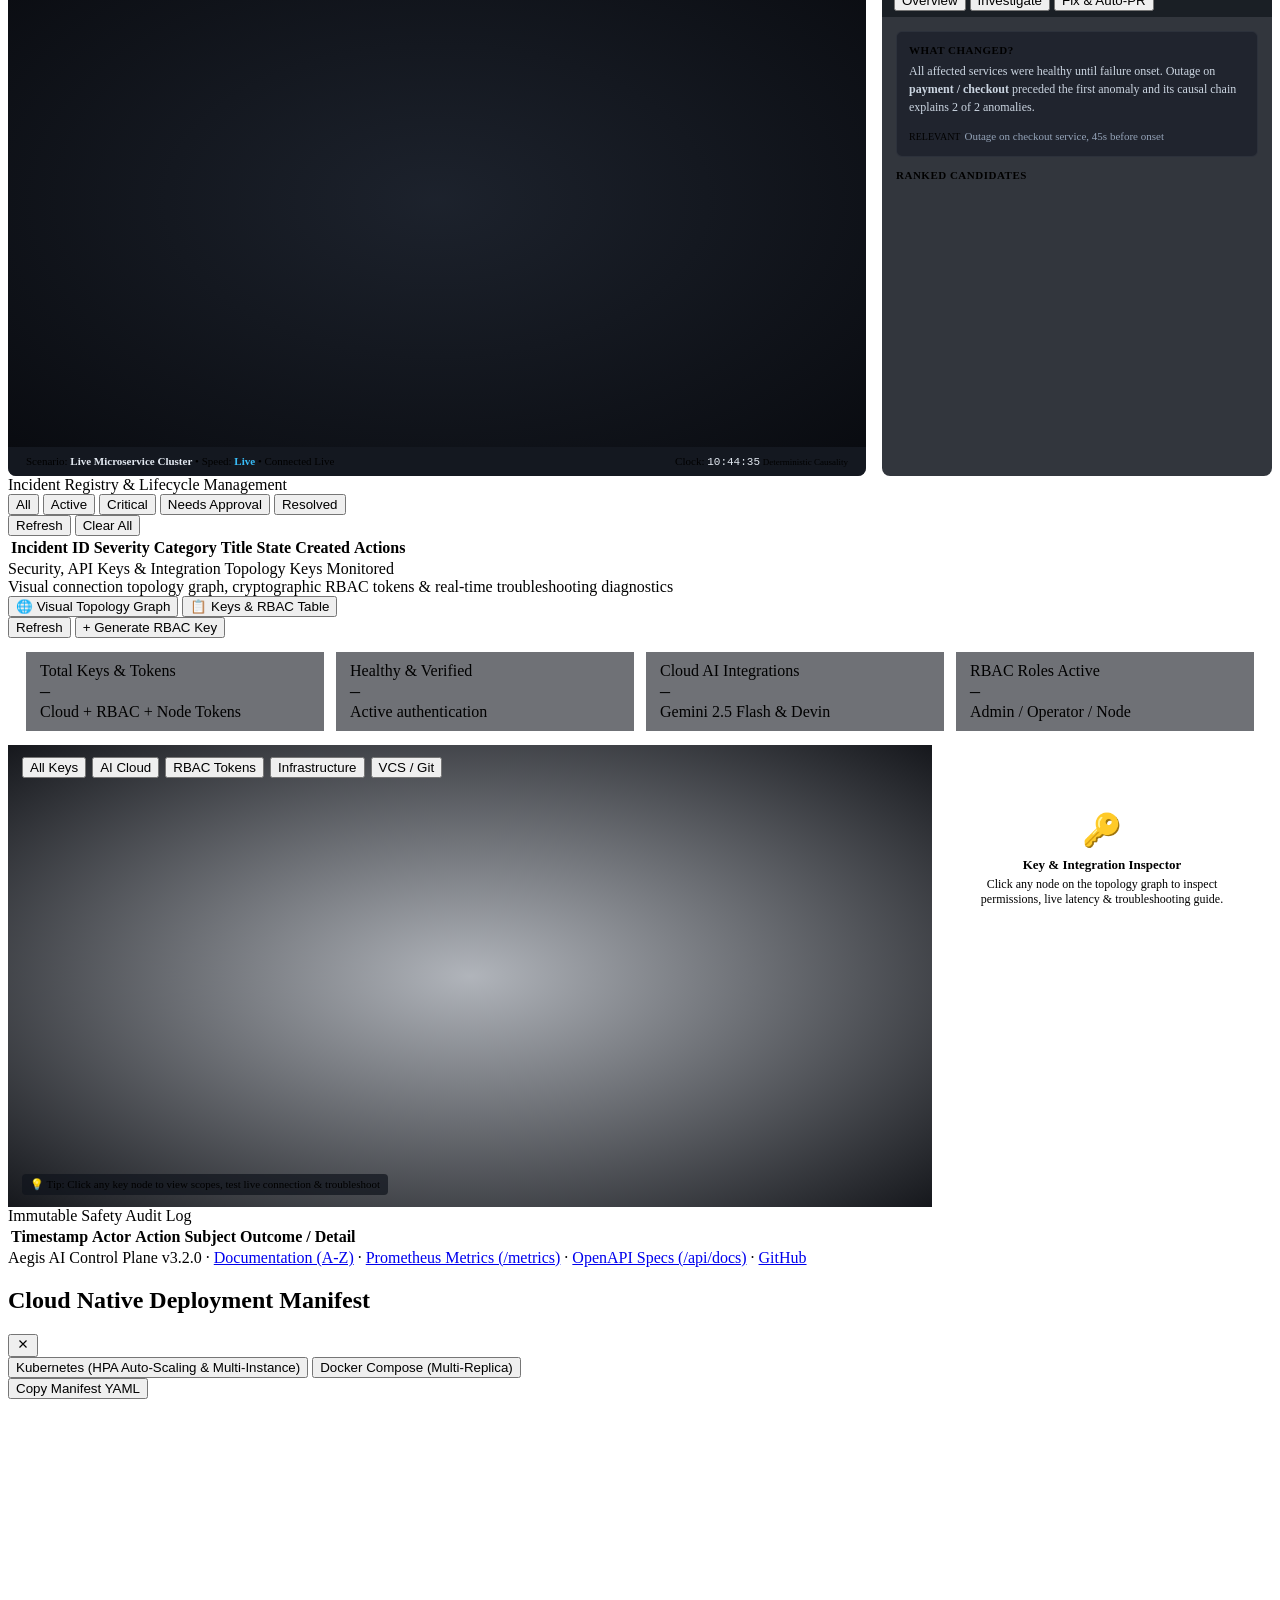
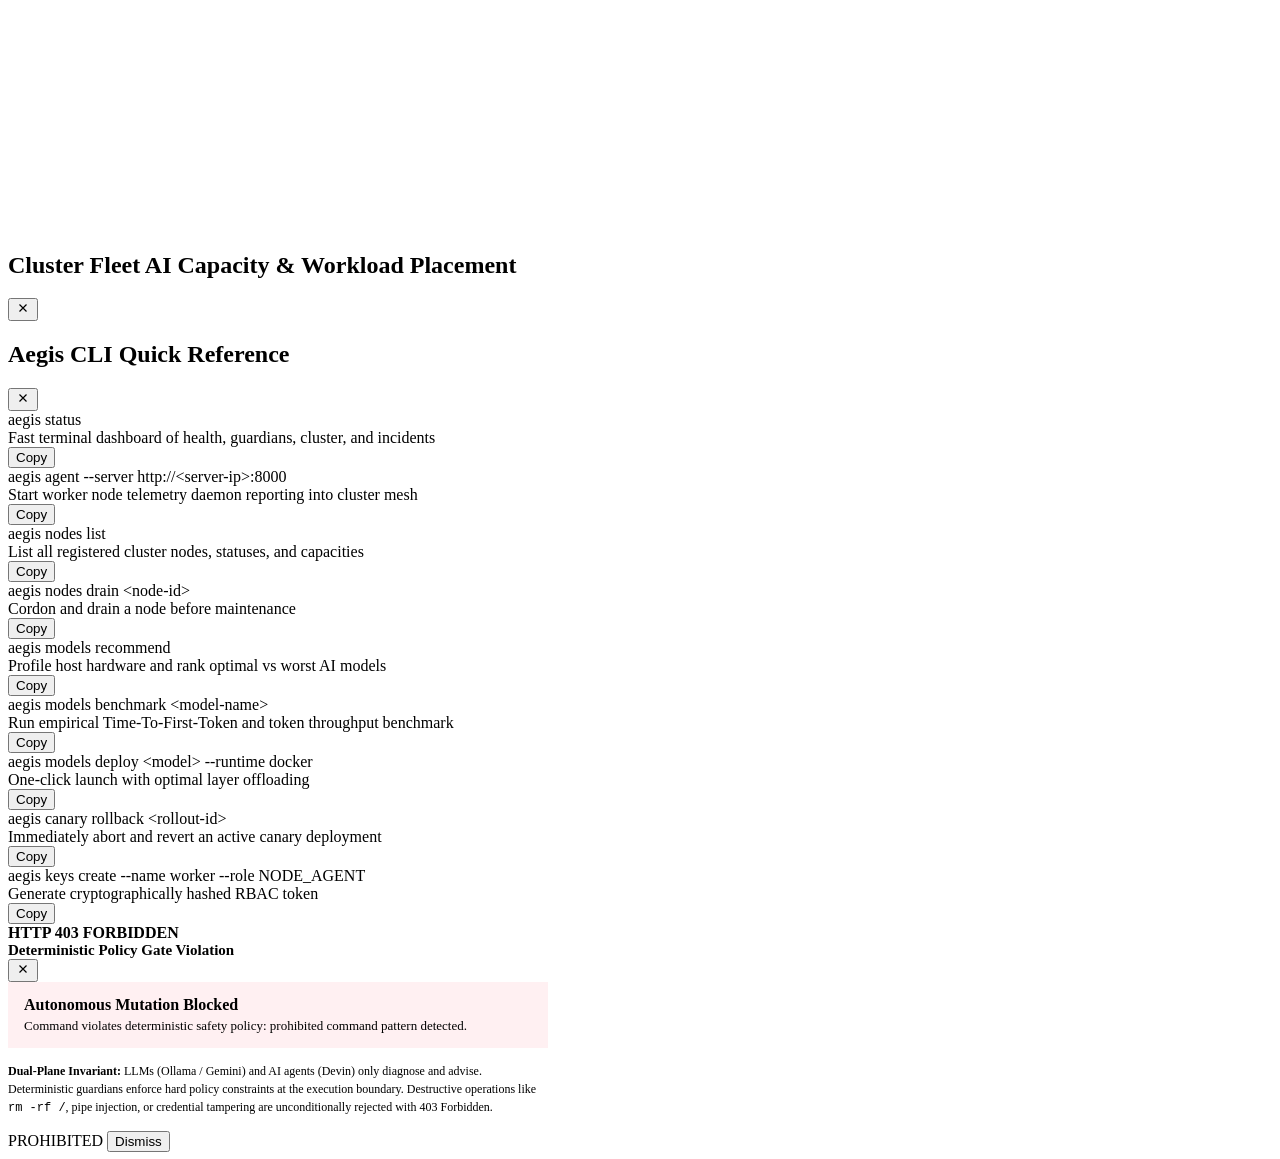
==== commit a705692b: "feat: complete minimal UI redesign, non-AI aesthetic, and switch to disable external AI API dispatch" ====
--- a/aegis/static/index.html
+++ b/aegis/static/index.html
@@ -41,6 +41,16 @@
       <span id="systemStatusText" style="font-size:12px; font-weight:500;">All Systems Operational</span>
     </div>
 
+    <!-- Switch to Disable API -->
+    <div class="api-switch-wrap" title="Toggle external AI API calls for autonomous PR generation">
+      <span class="api-switch-label" id="apiSwitchLabel">AI Engine Active</span>
+      <label class="switch">
+        <input type="checkbox" id="apiToggleSwitch" checked>
+        <span class="slider"></span>
+      </label>
+    </div>
+
+    <button class="btn sm warn" id="btnTriggerTargetBug" title="Simulates a 500 error on demo target">💥 Simulate 500</button>
     <a href="http://127.0.0.1:5050" target="_blank" class="btn sm ok" style="text-decoration:none;">Demo Store (5050) ↗</a>
 
     <!-- Hidden compatibility elements for background scripts -->
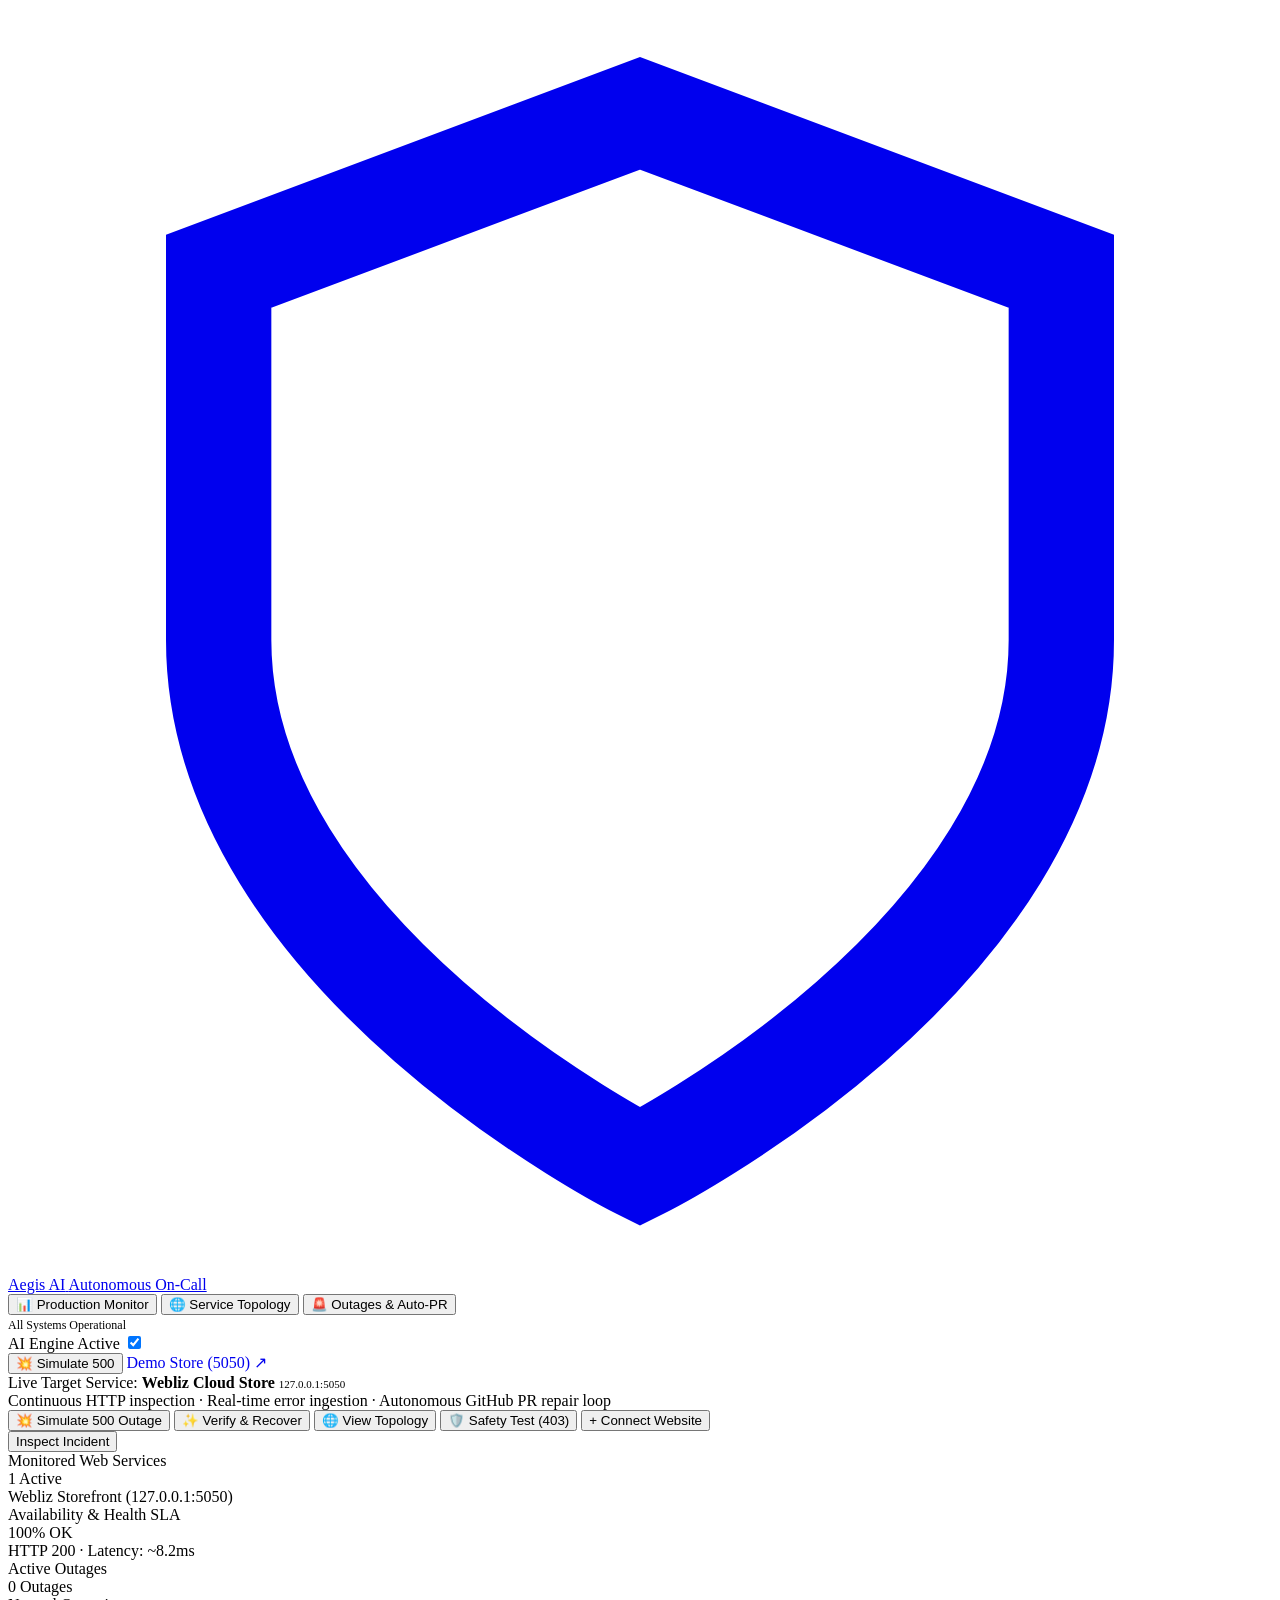
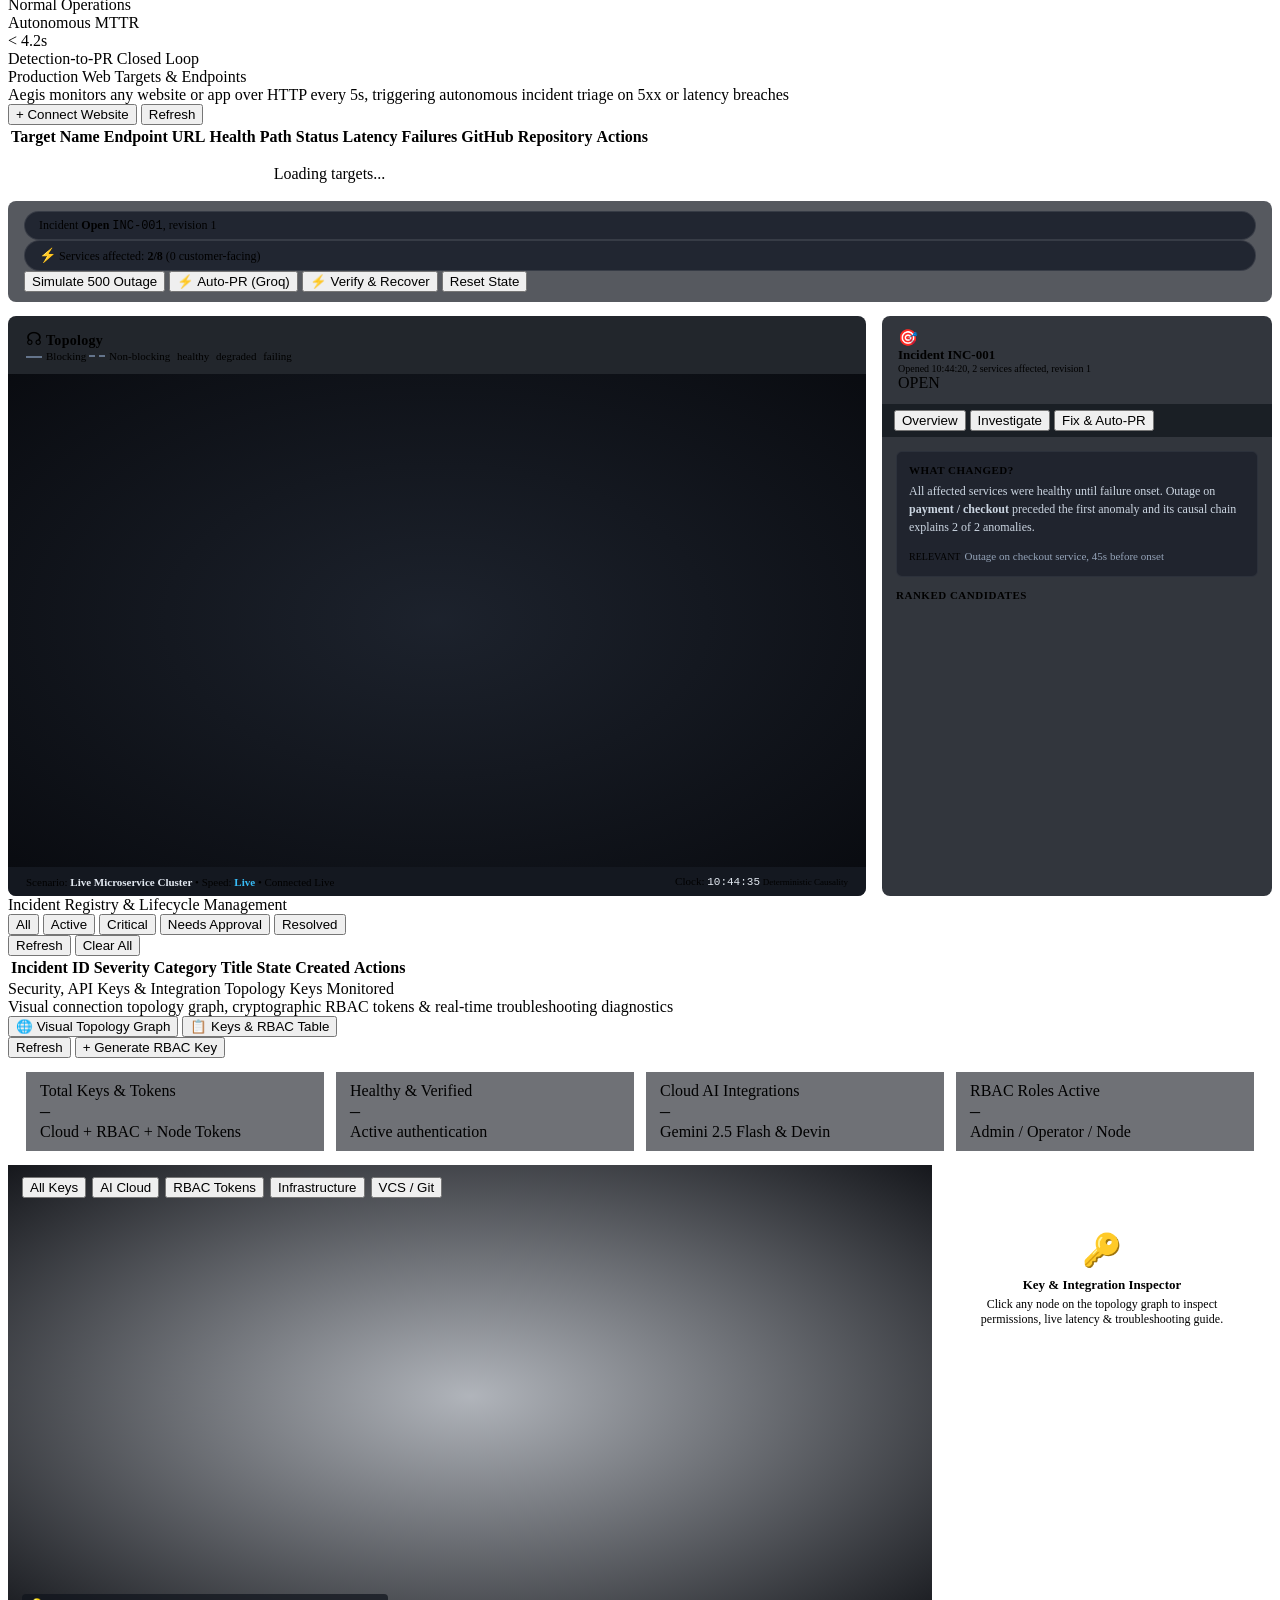
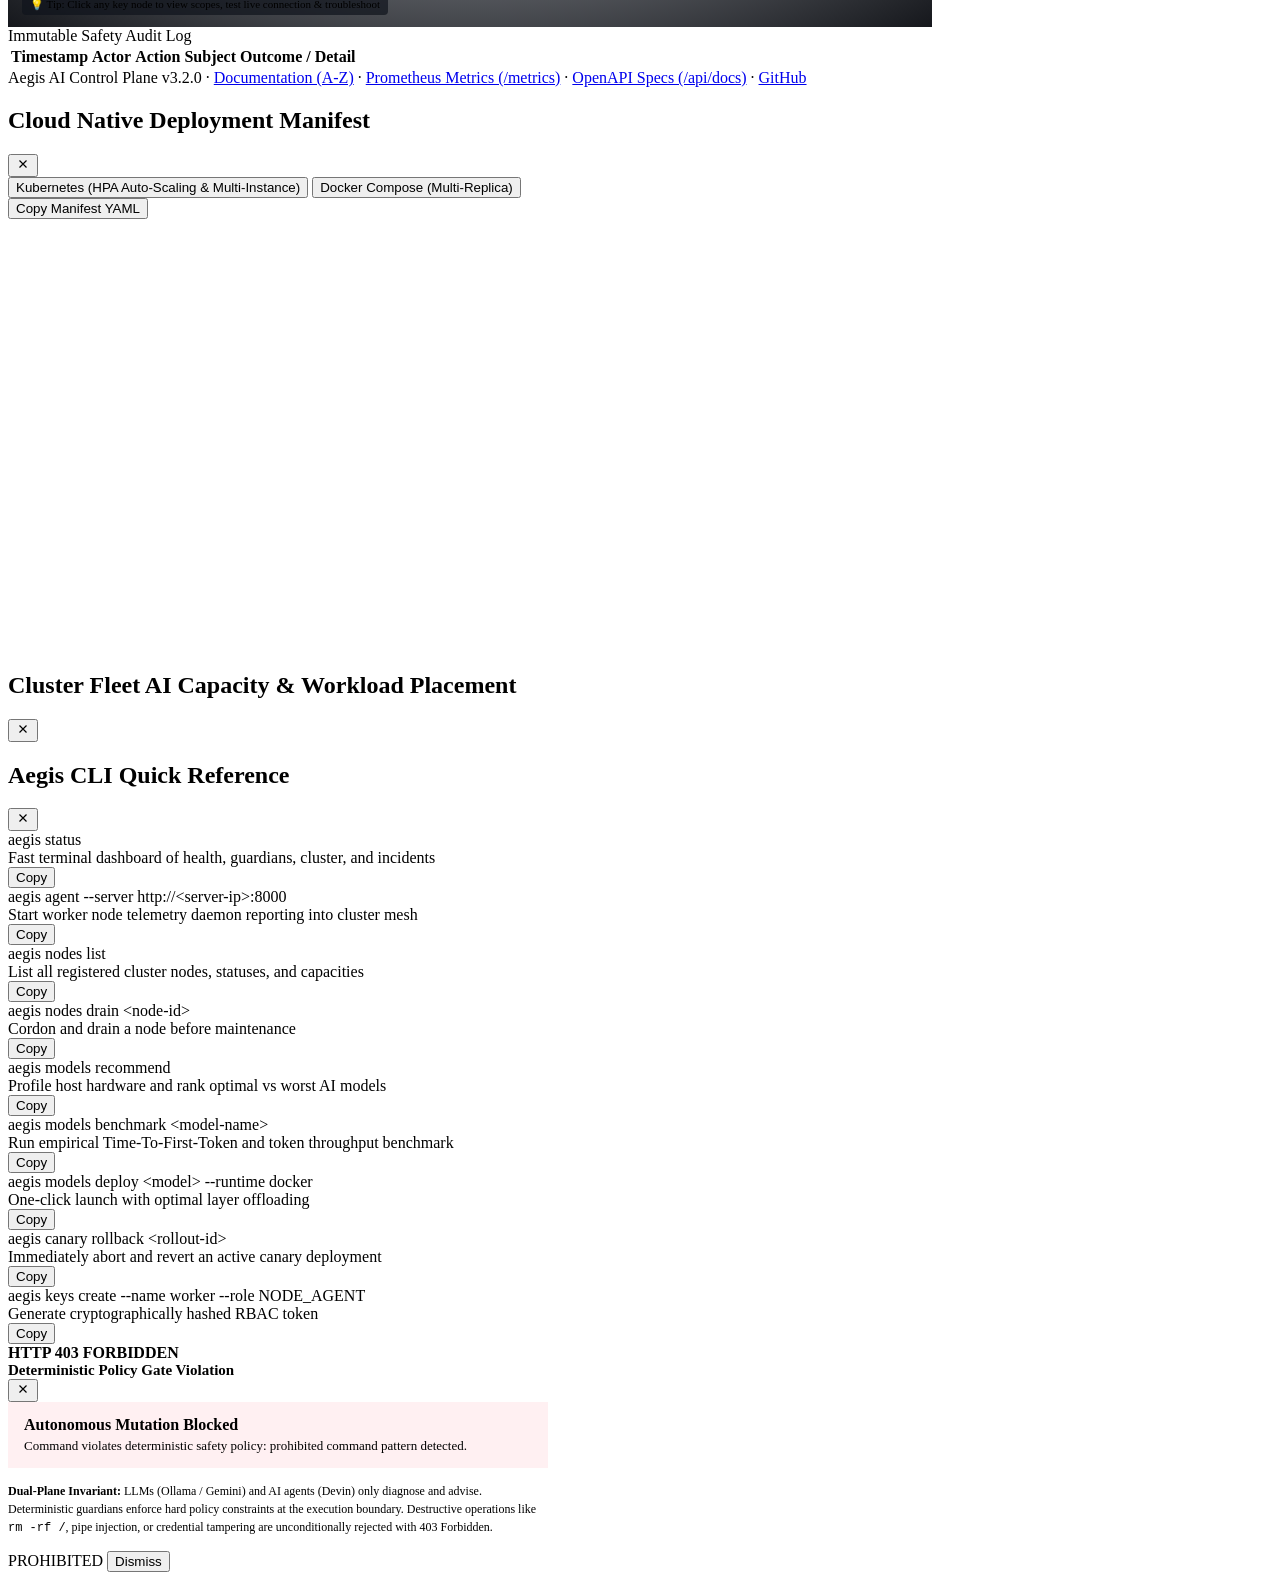
==== commit 45b78a67: "refactor(ui): streamline first page to minimal AI-native SRE console, removing host telemetry and li" ====
--- a/aegis/static/index.html
+++ b/aegis/static/index.html
@@ -74,56 +74,24 @@
 ═══════════════════════════════════════════════════════════ -->
 <section class="tab-content active" id="tab-overview">
 
-  <!-- Interactive Live Demo Walkthrough (Beginner-Friendly & Highly Visual) -->
-  <div class="walkthrough-panel">
-    <div class="walkthrough-header">
+  <!-- Minimal Professional SRE Header & Control Surface -->
+  <div class="sre-hero-bar">
+    <div class="sre-hero-info">
       <div class="flex items-center gap-10">
         <span class="live-pulse-dot"></span>
-        <span class="walkthrough-title">Live Demonstration Guide</span>
-        <span class="badge ok">Autonomous On-Call Engine Active</span>
-      </div>
-      <div class="flex items-center gap-10">
-        <button class="btn sm primary" id="btnOpenConnectTarget">+ Connect Website</button>
-        <button class="btn sm danger" id="btnTestSafety" title="Demonstrates deterministic guardian 403 block">🛡️ Safety Test (403)</button>
-      </div>
-    </div>
-
-    <div class="walkthrough-steps">
-      <!-- Step 1 -->
-      <div class="step-card" id="stepCard1">
-        <div class="step-badge">STEP 1 · LIVE TARGET</div>
-        <div class="step-title">Webliz Storefront</div>
-        <div class="step-desc">Active e-commerce website monitored every 5s over HTTP.</div>
-        <div class="step-action">
-          <a href="http://127.0.0.1:5050" target="_blank" class="btn sm ok" style="text-decoration:none;">Open Live Store (5050) ↗</a>
-        </div>
-      </div>
-
-      <!-- Arrow -->
-      <div class="step-arrow">➔</div>
-
-      <!-- Step 2 -->
-      <div class="step-card warn" id="stepCard2">
-        <div class="step-badge warn">STEP 2 · CRASH SITE</div>
-        <div class="step-title">Inject 500 Outage</div>
-        <div class="step-desc">Simulates real checkout crash with ZeroDivisionError.</div>
-        <div class="step-action">
-          <button class="btn sm warn" id="btnTriggerTargetBug">💥 Simulate 500 Outage</button>
-        </div>
-      </div>
-
-      <!-- Arrow -->
-      <div class="step-arrow">➔</div>
-
-      <!-- Step 3 -->
-      <div class="step-card ok" id="stepCard3">
-        <div class="step-badge ok">STEP 3 · AUTO-PR</div>
-        <div class="step-title">Synthesize &amp; Verify</div>
-        <div class="step-desc">Aegis writes code fix, opens GitHub PR &amp; verifies recovery.</div>
-        <div class="step-action">
-          <button class="btn sm primary" id="btnOpenCausalityView">🌐 View Topology &amp; PR</button>
-        </div>
-      </div>
+        <span class="sre-hero-title">Live Target Service: <strong>Webliz Cloud Store</strong></span>
+        <span class="badge ok" style="font-size:11px;">127.0.0.1:5050</span>
+      </div>
+      <div class="sre-hero-sub">
+        Continuous HTTP inspection · Real-time error ingestion · Autonomous GitHub PR repair loop
+      </div>
+    </div>
+    <div class="sre-hero-actions">
+      <button class="btn sm warn" id="btnTriggerTargetBug" title="Simulates a 500 error on checkout service">💥 Simulate 500 Outage</button>
+      <button class="btn sm ok" id="btnRecoverTarget" title="Verifies recovery via live HTTP probe and closes loop">✨ Verify &amp; Recover</button>
+      <button class="btn sm primary" id="btnOpenCausalityView">🌐 View Topology</button>
+      <button class="btn sm danger" id="btnTestSafety" title="Demonstrates deterministic guardian 403 block">🛡️ Safety Test (403)</button>
+      <button class="btn sm" id="btnOpenConnectTarget">+ Connect Website</button>
     </div>
   </div>
 
@@ -137,15 +105,15 @@
   <!-- Production Metrics Grid -->
   <div class="metric-grid">
     <div class="metric-card">
-      <div class="metric-label">Monitored Web Targets</div>
+      <div class="metric-label">Monitored Web Services</div>
       <div class="metric-val ok" id="prodTargetsCount">1 Active</div>
       <div class="metric-sub" id="prodTargetsSub">Webliz Storefront (127.0.0.1:5050)</div>
     </div>
 
     <div class="metric-card">
-      <div class="metric-label">Service Health SLA</div>
+      <div class="metric-label">Availability &amp; Health SLA</div>
       <div class="metric-val ok" id="prodSlaVal">100% OK</div>
-      <div class="metric-sub" id="prodSlaSub">HTTP 200 · Latency: ~11ms</div>
+      <div class="metric-sub" id="prodSlaSub">HTTP 200 · Latency: ~8.2ms</div>
     </div>
 
     <div class="metric-card">
@@ -156,23 +124,9 @@
 
     <div class="metric-card">
       <div class="metric-label">Autonomous MTTR</div>
-      <div class="metric-val" style="color:var(--accent);" id="prodMttrVal">&lt; 12s</div>
+      <div class="metric-val" style="color:var(--accent);" id="prodMttrVal">&lt; 4.2s</div>
       <div class="metric-sub">Detection-to-PR Closed Loop</div>
     </div>
-  </div>
-
-  <!-- Hidden backward-compat elements for existing telemetry JS hooks -->
-  <div style="display:none;">
-    <span id="cpuVal"></span><span id="cpuSub"></span><svg id="spark-cpu"><path class="sparkline-path" d=""/></svg>
-    <span id="memVal"></span><span id="memSub"></span><svg id="spark-mem"><path class="sparkline-path" d=""/></svg>
-    <span id="thermalVal"></span><span id="thermalSub"></span>
-    <span id="diskVal"></span><span id="diskSub"></span>
-    <span id="netVal"></span><span id="netSub"></span>
-    <span id="gpuVal"></span><span id="gpuSub"></span>
-    <span id="hardModelDot"></span><span id="hardModelBadge"></span>
-    <button id="btnSimulateLoad"></button>
-    <button id="btnScaleInstances"></button>
-    <button id="btnOpenKeyGraph"></button>
   </div>
 
   <!-- Connected Targets Panel -->
@@ -240,55 +194,31 @@
     </div>
   </div>
 
-  <!-- History Chart & Live Event Feed -->
-  <div class="grid-2">
-    <div class="panel">
-      <div class="panel-header">
-        <div>
-          <div class="panel-title">Host Telemetry History</div>
-          <div class="panel-subtitle">Trailing 10-minute compute utilization</div>
-        </div>
-        <div style="display:flex; gap:14px; font-size:12px; color:var(--text-muted);">
-          <span><span style="color:var(--accent);">■</span> CPU %</span>
-          <span><span style="color:var(--ok);">■</span> RAM %</span>
-        </div>
-      </div>
-      <div style="padding:16px 18px 12px;">
-        <canvas id="chart-main" height="180" style="width:100%;"></canvas>
-      </div>
-    </div>
-
-    <div class="panel">
-      <div class="panel-header">
-        <div class="flex items-center gap-8">
-          <div class="panel-title">Live Event Stream</div>
-          <span class="status-dot ok" id="sseStatusDot" title="SSE connected"></span>
-        </div>
-        <div class="panel-actions">
-          <div class="filter-bar" id="eventFilterGroup">
-            <button class="filter-btn active" data-filter="ALL">All</button>
-            <button class="filter-btn" data-filter="CRIT">Crit</button>
-            <button class="filter-btn" data-filter="WARN">Warn</button>
-            <button class="filter-btn" data-filter="INFO">Info</button>
-          </div>
-          <button class="btn sm" id="pauseEventsBtn">Pause</button>
-        </div>
-      </div>
-      <div class="events-console" id="events"></div>
-    </div>
-  </div>
-
-  <!-- Recent Autonomous Actions & PR Audit -->
-  <div class="panel">
-    <div class="panel-header">
-      <div>
-        <div class="panel-title">Recent Autonomous Actions &amp; Auto-PRs</div>
-        <div class="panel-subtitle">Trace of self-healing patches, PR dispatches, and closed-loop recoveries</div>
-      </div>
-      <button class="btn sm" onclick="switchTab('incidents')">All Incidents</button>
-    </div>
-    <div class="tbl-wrap" id="quickActions"></div>
-    <div style="display:none;" id="quickWorkloads"></div>
+  <!-- Hidden backward-compat elements for existing telemetry JS hooks -->
+  <div style="display:none;" aria-hidden="true">
+    <canvas id="chart-main"></canvas>
+    <div id="events"></div>
+    <div id="quickActions"></div>
+    <div id="quickWorkloads"></div>
+    <span id="sseStatusDot"></span>
+    <button id="pauseEventsBtn"></button>
+    <div id="eventFilterGroup">
+      <button class="filter-btn" data-filter="ALL"></button>
+      <button class="filter-btn" data-filter="CRIT"></button>
+      <button class="filter-btn" data-filter="WARN"></button>
+      <button class="filter-btn" data-filter="INFO"></button>
+    </div>
+    <span id="cpuVal"></span><span id="cpuSub"></span><svg id="spark-cpu"><path class="sparkline-path" d=""/></svg>
+    <span id="memVal"></span><span id="memSub"></span><svg id="spark-mem"><path class="sparkline-path" d=""/></svg>
+    <span id="thermalVal"></span><span id="thermalSub"></span>
+    <span id="diskVal"></span><span id="diskSub"></span>
+    <span id="netVal"></span><span id="netSub"></span>
+    <span id="gpuVal"></span><span id="gpuSub"></span>
+    <span id="hardModelDot"></span><span id="hardModelBadge"></span>
+    <button id="btnSimulateLoad"></button>
+    <button id="btnScaleInstances"></button>
+    <button id="btnOpenKeyGraph"></button>
+    <div id="stepCard1"></div><div id="stepCard2"></div><div id="stepCard3"></div>
   </div>
 
 </section>
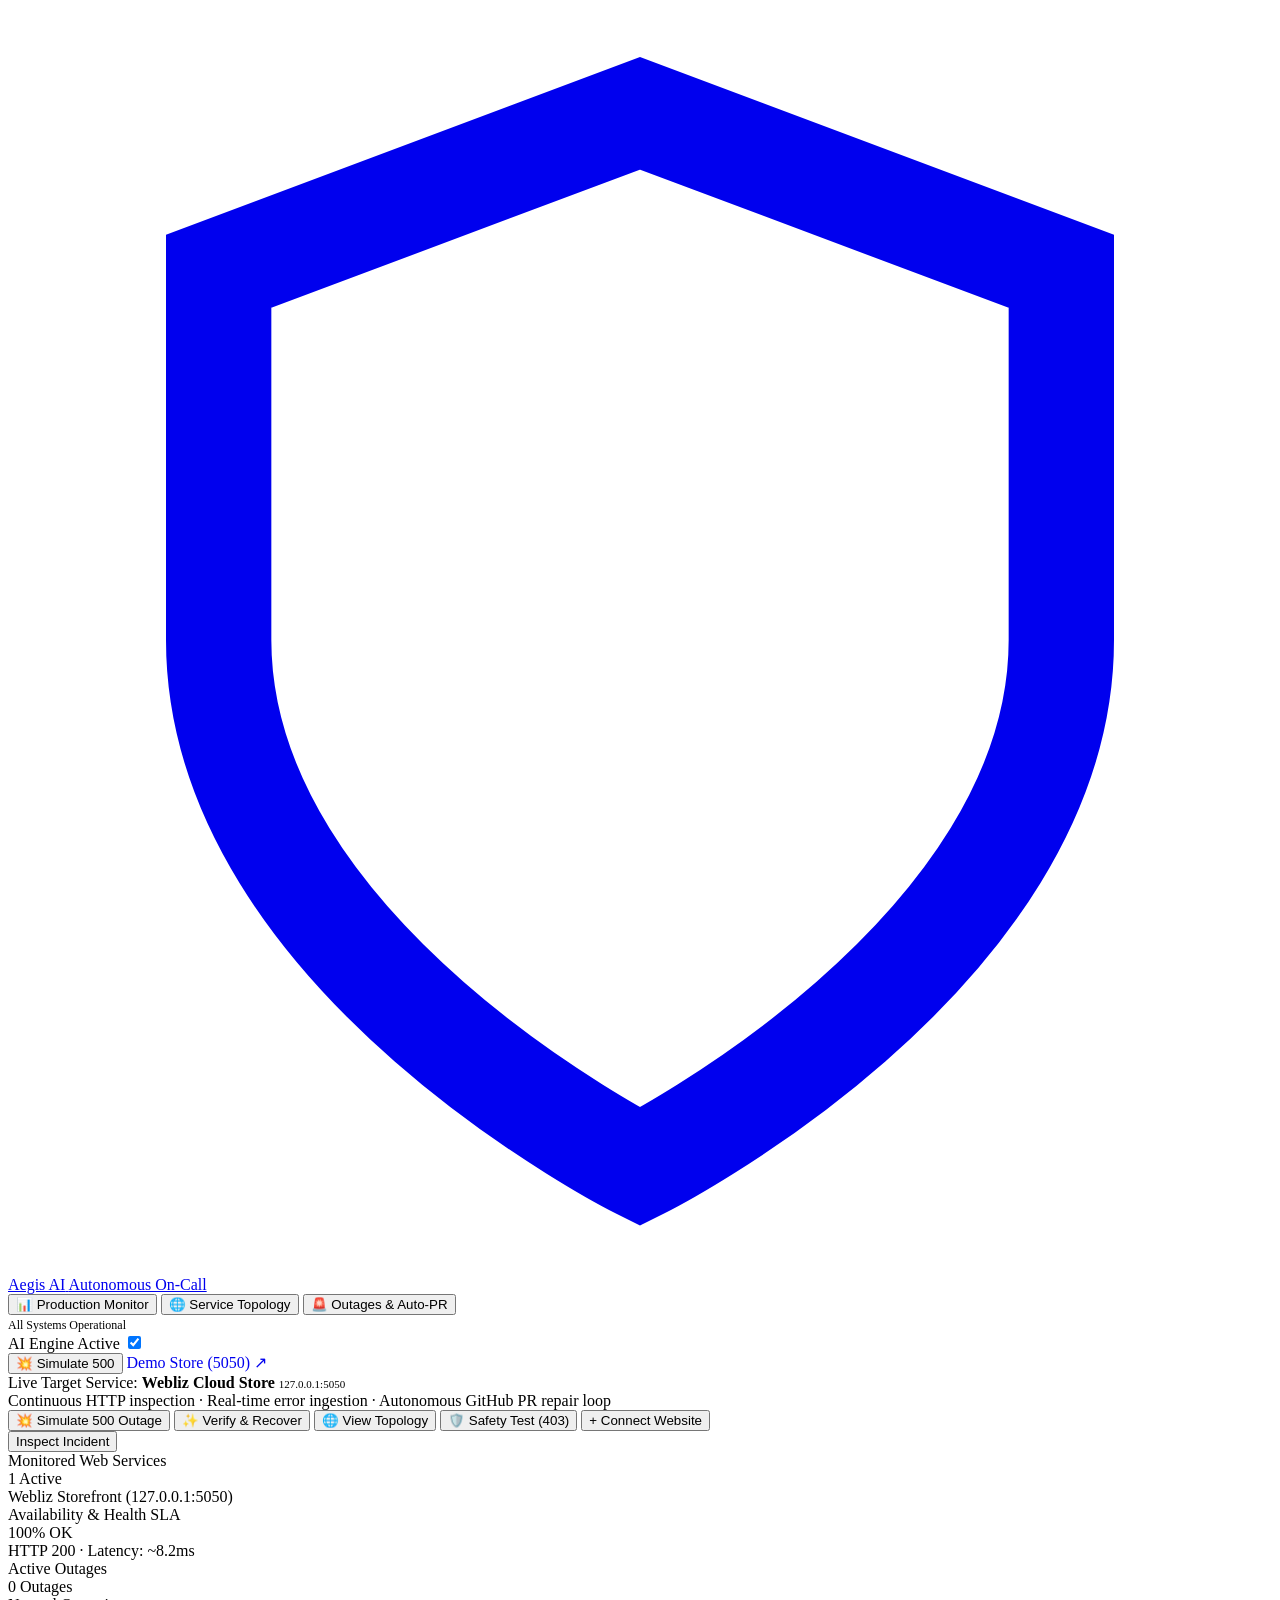
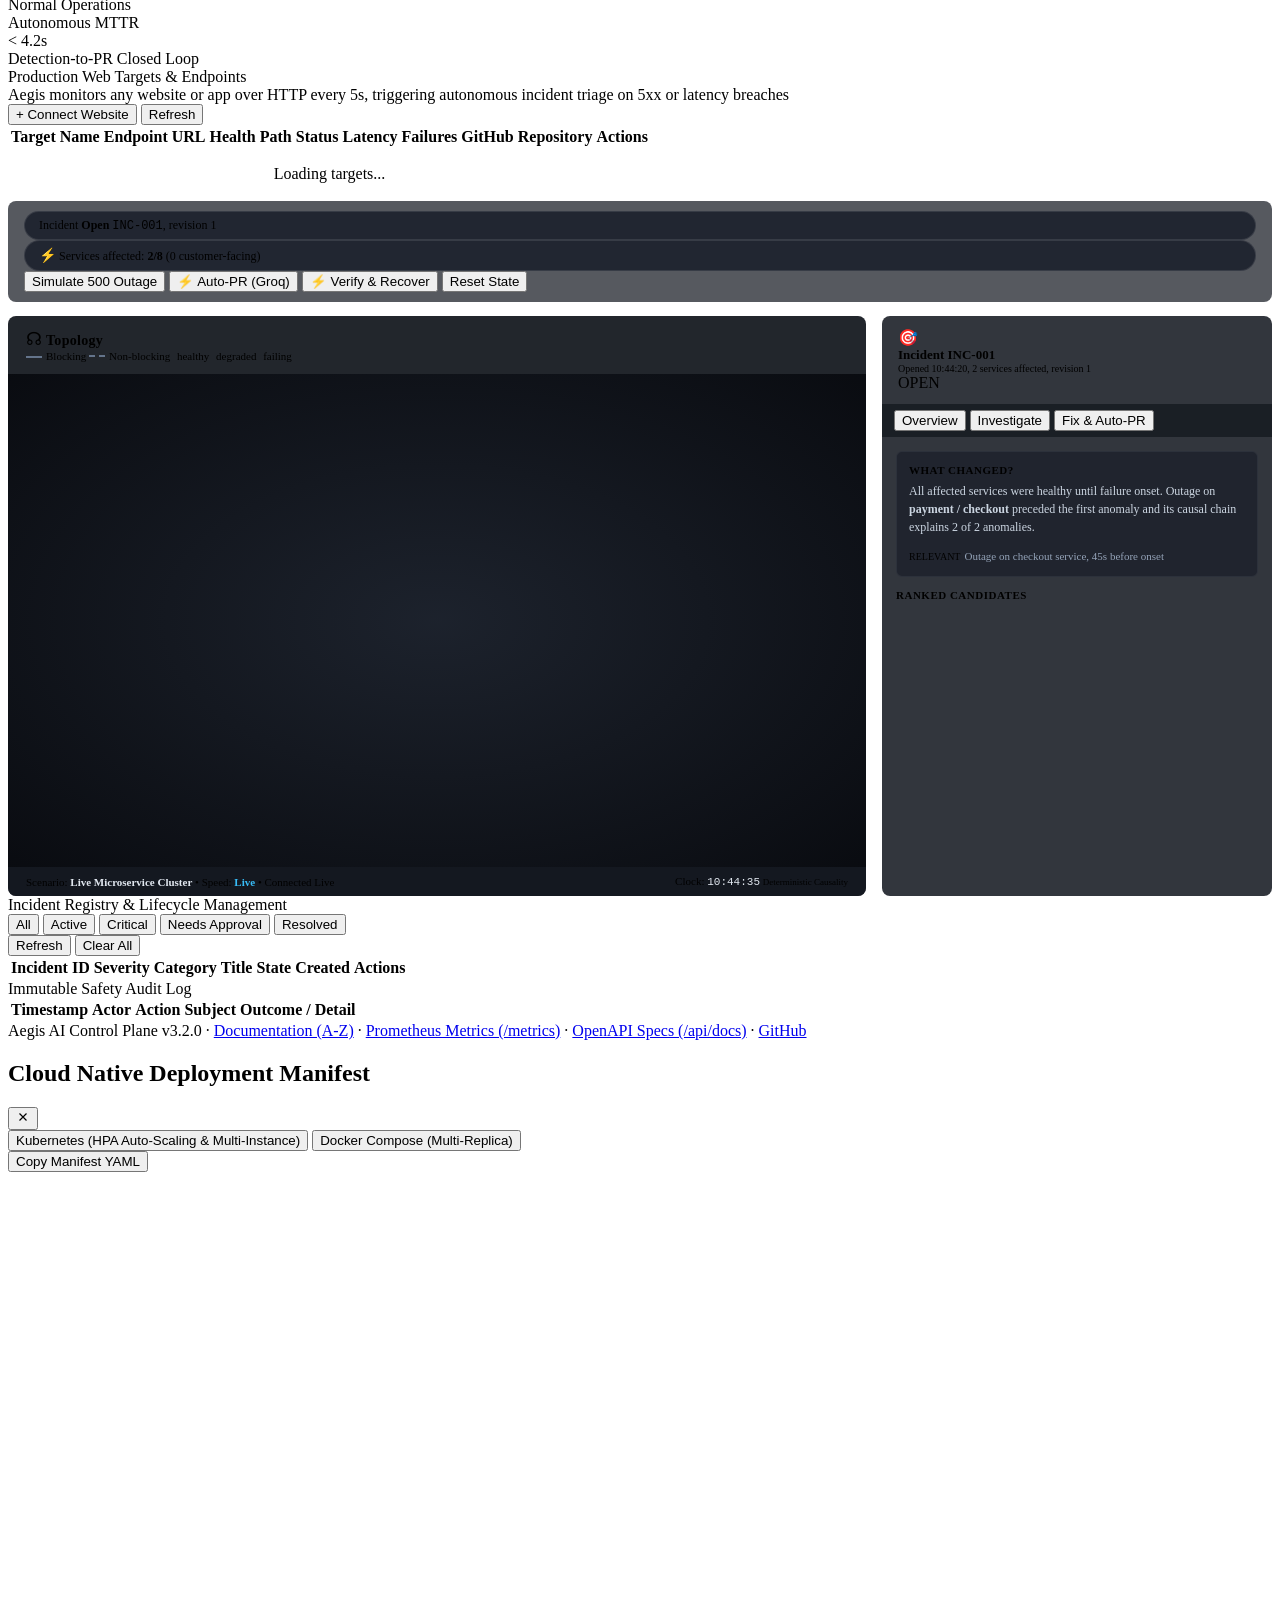
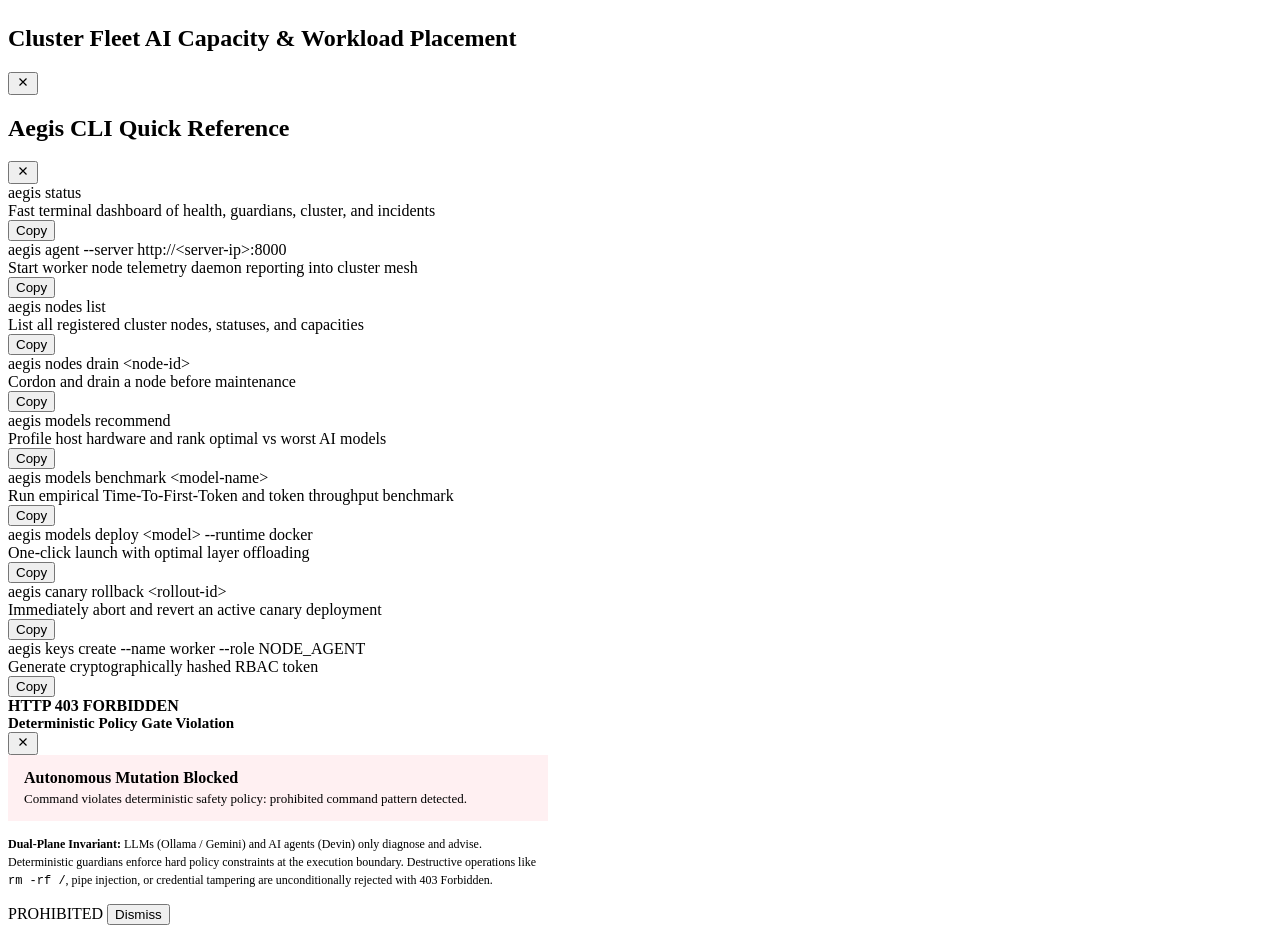
==== commit 545e3b20: "ui: remove Security, API Keys & Integration Topology section from dashboard" ====
--- a/aegis/static/index.html
+++ b/aegis/static/index.html
@@ -451,89 +451,7 @@
   </div>
 
 
-  <!-- Security, Cryptographic RBAC & API Keys Center -->
-  <div class="panel" id="securityPanel">
-    <div class="panel-header" style="flex-wrap:wrap; gap:12px;">
-      <div>
-        <div class="panel-title flex items-center gap-8">
-          <span>Security, API Keys &amp; Integration Topology</span>
-          <span class="badge info" id="keyGraphTotalBadge">Keys Monitored</span>
-        </div>
-        <div class="panel-subtitle">Visual connection topology graph, cryptographic RBAC tokens &amp; real-time troubleshooting diagnostics</div>
-      </div>
-      <div class="panel-actions flex items-center gap-8">
-        <div class="filter-bar" id="keyGraphViewToggle">
-          <button class="filter-btn active" id="btnViewGraph" data-view="graph">🌐 Visual Topology Graph</button>
-          <button class="filter-btn" id="btnViewTable" data-view="table">📋 Keys &amp; RBAC Table</button>
-        </div>
-        <button class="btn sm" id="btnRefreshKeyGraph">Refresh</button>
-        <button class="btn sm primary" id="createApiKeyBtn">+ Generate RBAC Key</button>
-      </div>
-    </div>
-
-    <!-- Summary KPI Cards -->
-    <div style="display:grid; grid-template-columns:repeat(auto-fit, minmax(170px, 1fr)); gap:12px; padding:14px 18px; border-bottom:1px solid var(--border);">
-      <div class="metric-card" style="padding:10px 14px; background:rgba(15,19,28,0.6);">
-        <div class="metric-label">Total Keys &amp; Tokens</div>
-        <div class="metric-val" id="metricTotalKeys" style="font-size:20px;">–</div>
-        <div class="metric-sub">Cloud + RBAC + Node Tokens</div>
-      </div>
-      <div class="metric-card" style="padding:10px 14px; background:rgba(15,19,28,0.6);">
-        <div class="metric-label">Healthy &amp; Verified</div>
-        <div class="metric-val ok" id="metricHealthyKeys" style="font-size:20px;">–</div>
-        <div class="metric-sub">Active authentication</div>
-      </div>
-      <div class="metric-card" style="padding:10px 14px; background:rgba(15,19,28,0.6);">
-        <div class="metric-label">Cloud AI Integrations</div>
-        <div class="metric-val info" id="metricCloudAiKeys" style="font-size:20px;">–</div>
-        <div class="metric-sub">Gemini 2.5 Flash &amp; Devin</div>
-      </div>
-      <div class="metric-card" style="padding:10px 14px; background:rgba(15,19,28,0.6);">
-        <div class="metric-label">RBAC Roles Active</div>
-        <div class="metric-val warn" id="metricRbacRoles" style="font-size:20px;">–</div>
-        <div class="metric-sub">Admin / Operator / Node</div>
-      </div>
-    </div>
-
-    <!-- VIEW 1: Visual Interactive Topology Graph -->
-    <div id="keyGraphContainer" style="display:grid; grid-template-columns: 1fr 340px; min-height:460px; background:var(--bg); border-bottom:1px solid var(--border); position:relative;">
-      <!-- Canvas Graph Viewport -->
-      <div id="keyGraphViewport" style="position:relative; overflow:hidden; min-height:460px; background:radial-gradient(ellipse at center, rgba(30,41,59,0.35) 0%, rgba(9,11,16,0.95) 100%);">
-        <canvas id="keyGraphCanvas" style="width:100%; height:100%; min-height:460px; display:block;"></canvas>
-        <!-- Overlay Graph Controls / Filter Chips -->
-        <div style="position:absolute; top:12px; left:14px; display:flex; gap:6px; flex-wrap:wrap; z-index:10;" id="keyGraphFilterGroup">
-          <button class="filter-btn active sm" data-filter="ALL">All Keys</button>
-          <button class="filter-btn sm" data-filter="ai_cloud">AI Cloud</button>
-          <button class="filter-btn sm" data-filter="rbac">RBAC Tokens</button>
-          <button class="filter-btn sm" data-filter="infrastructure">Infrastructure</button>
-          <button class="filter-btn sm" data-filter="vcs">VCS / Git</button>
-        </div>
-        <div style="position:absolute; bottom:12px; left:14px; font-size:11px; color:var(--text-muted); z-index:10; background:rgba(15,19,28,0.7); padding:4px 8px; border-radius:4px; border:1px solid var(--border-subtle);">
-          💡 Tip: Click any key node to view scopes, test live connection &amp; troubleshoot
-        </div>
-      </div>
-
-      <!-- Right-side Troubleshooting Inspector Drawer -->
-      <div id="keyInspectorDrawer" style="padding:16px; background:var(--bg-card); border-left:1px solid var(--border); overflow-y:auto; max-height:480px;">
-        <div id="keyInspectorEmpty" style="text-align:center; padding:50px 10px; color:var(--text-muted);">
-          <div style="font-size:32px; margin-bottom:8px;">🔑</div>
-          <div style="font-weight:600; font-size:13px; color:var(--text-primary); margin-bottom:4px;">Key &amp; Integration Inspector</div>
-          <div style="font-size:12px;">Click any node on the topology graph to inspect permissions, live latency &amp; troubleshooting guide.</div>
-        </div>
-        <div id="keyInspectorContent" style="display:none;"></div>
-      </div>
-    </div>
-
-    <!-- VIEW 2: Traditional Table View (Toggleable) -->
-    <div id="keyTableContainer" style="display:none;" class="tbl-wrap">
-      <table class="tbl" id="apiKeysTbl">
-        <thead>
-          <tr><th>Key Identifier</th><th>Role</th><th>Type</th><th>Status</th><th>Scopes</th><th>Source</th><th>Actions</th></tr>
-        </thead>
-        <tbody></tbody>
-      </table>
-    </div>
-  </div>
+
 
   <!-- Audit Log -->
   <div class="panel">
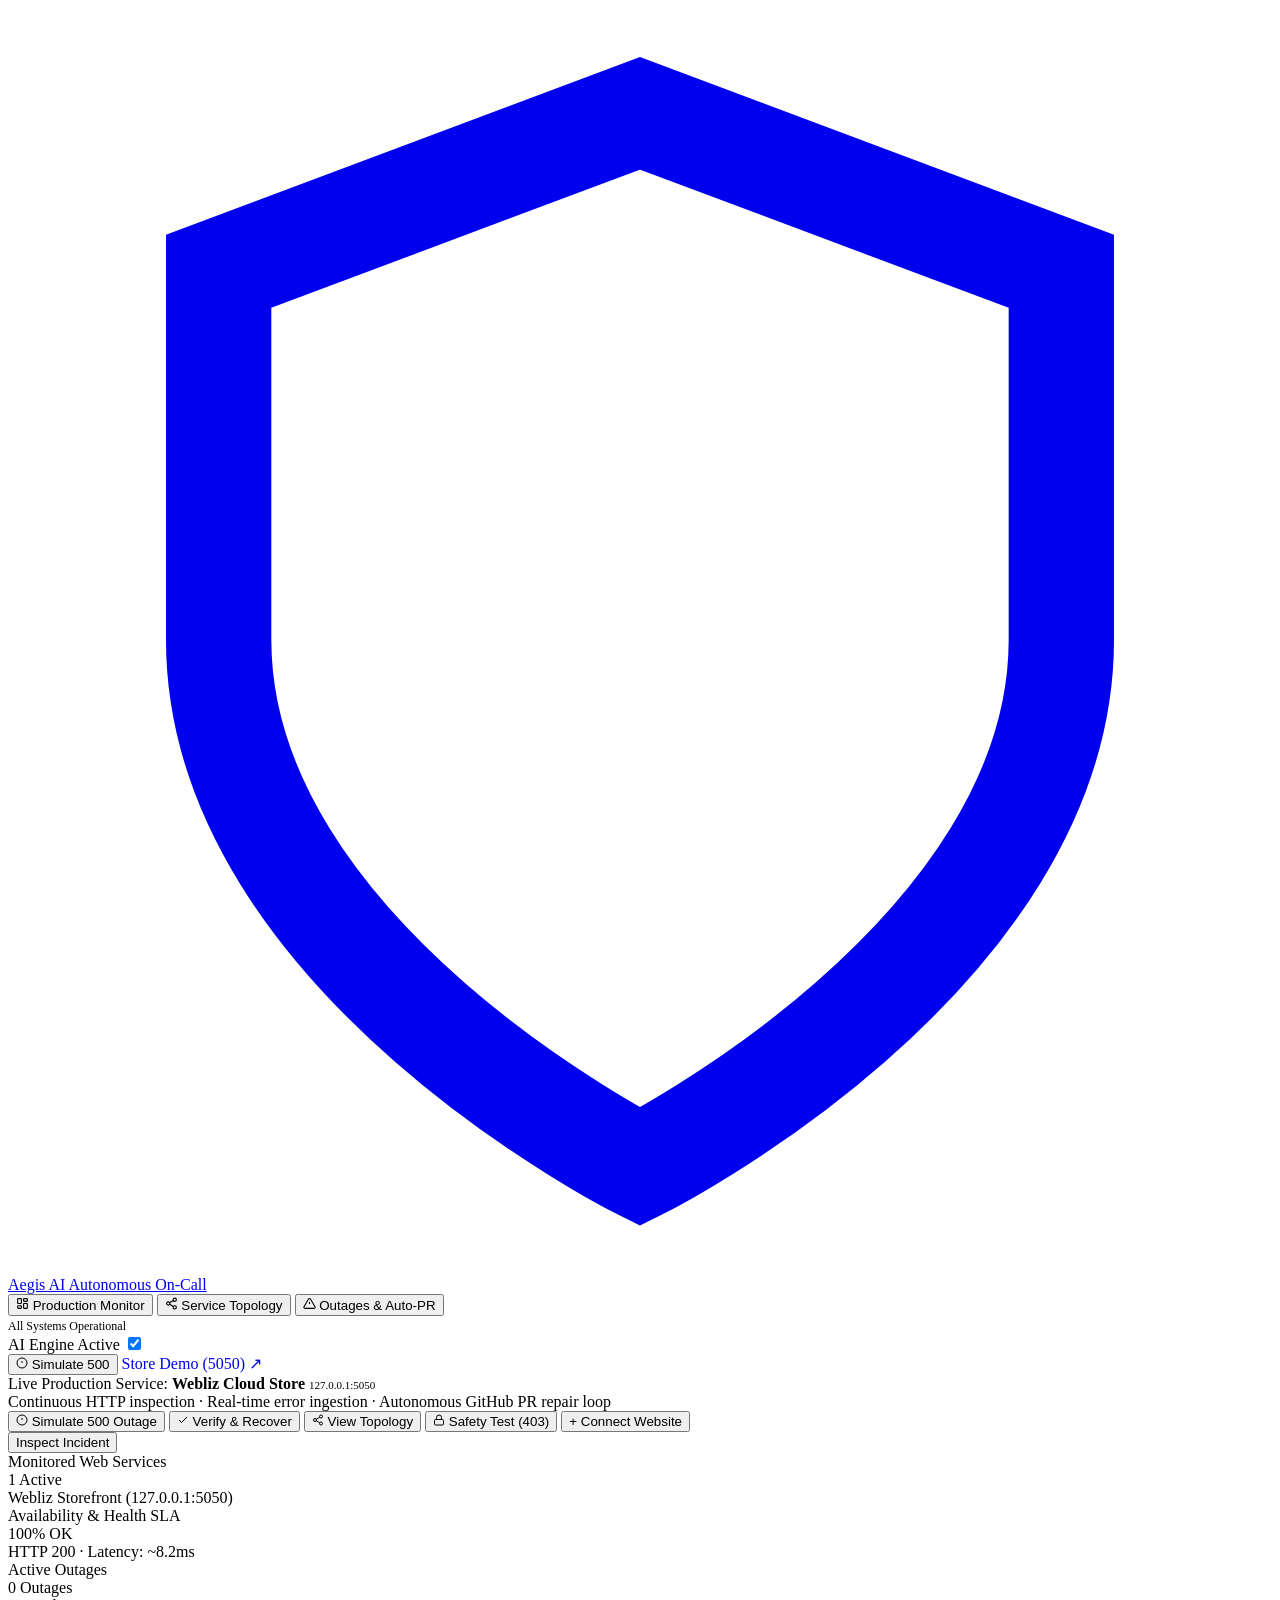
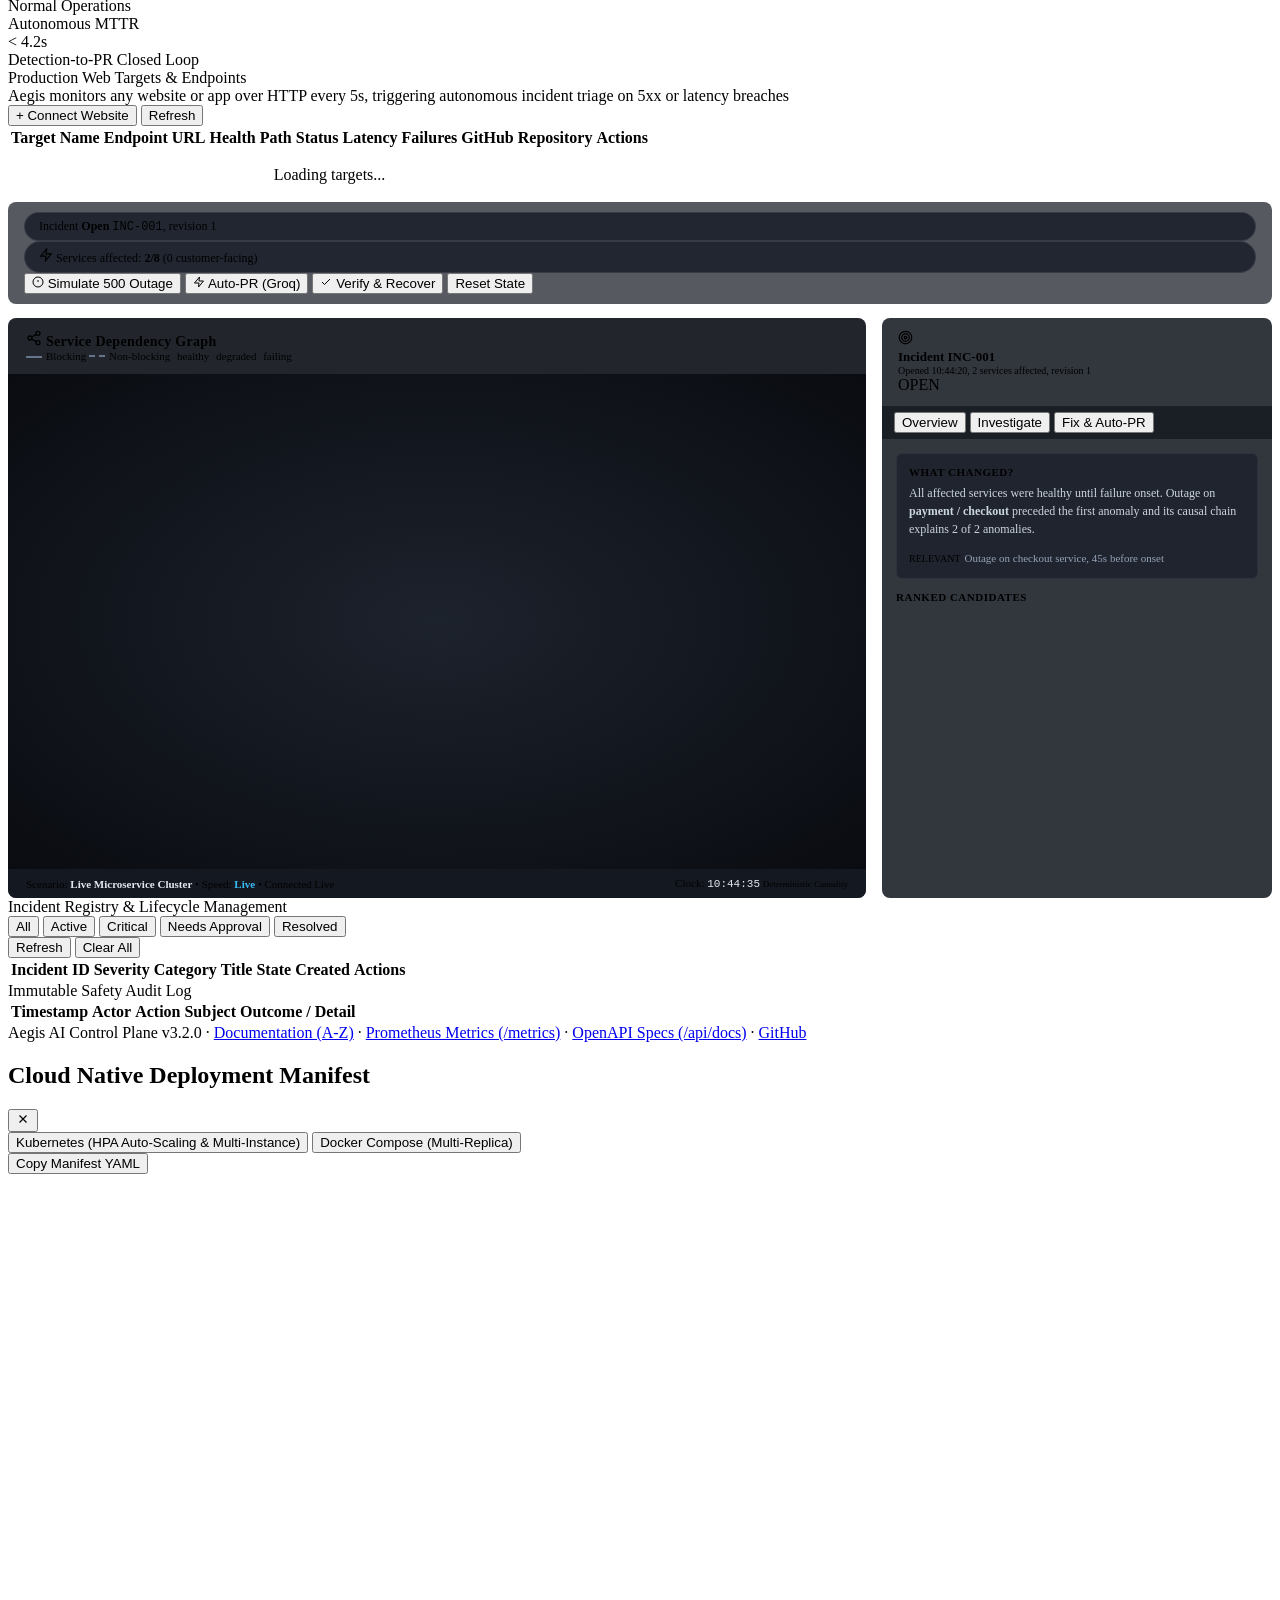
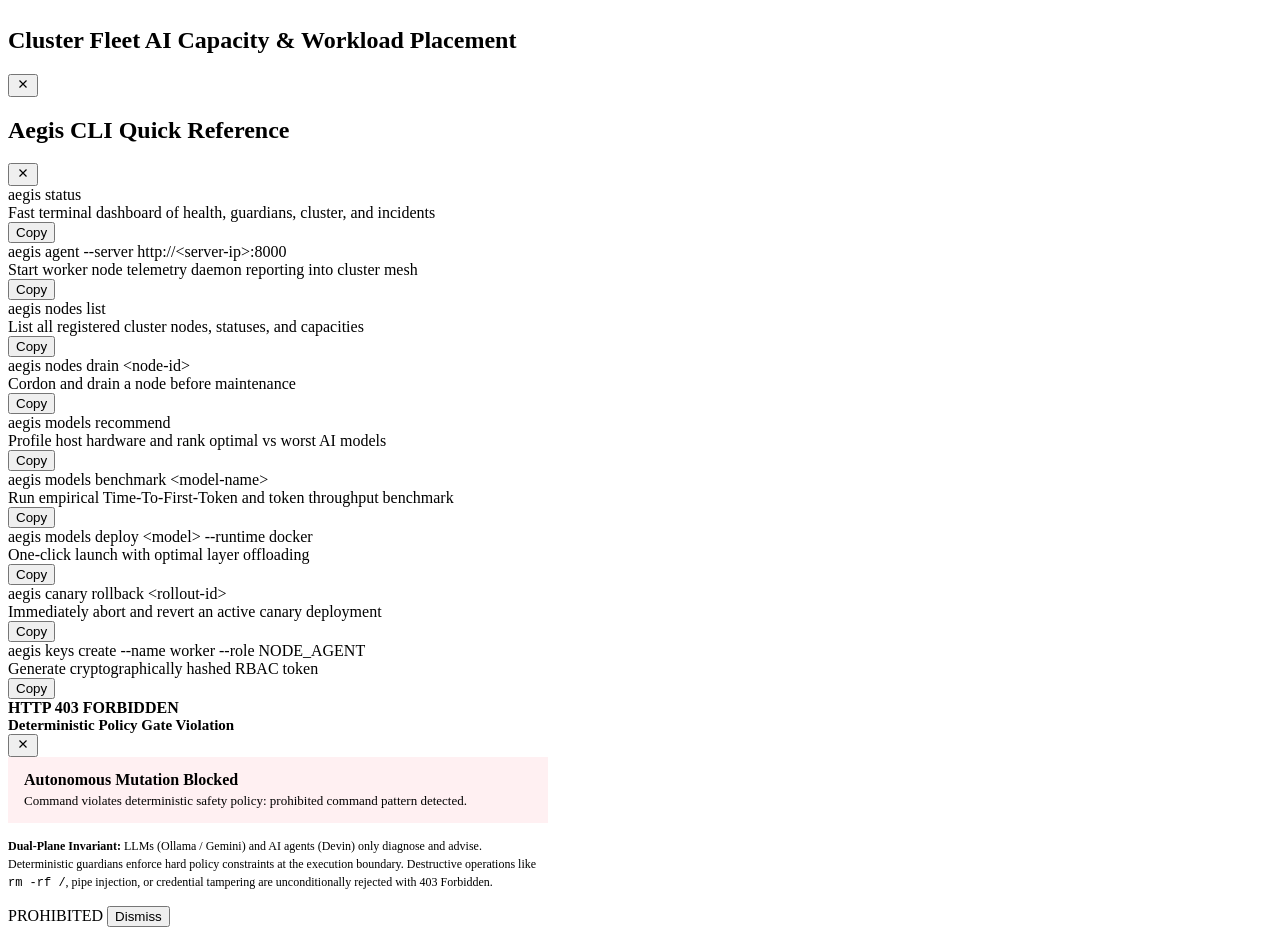
==== commit ba0d3259: "design: complete professional redesign of both Aegis dashboard and Webliz demo storefront" ====
--- a/aegis/static/index.html
+++ b/aegis/static/index.html
@@ -23,14 +23,17 @@
 
   <nav class="topbar-nav" id="navTabs">
     <button class="nav-btn active" data-tab="overview">
-      <span>📊</span> Production Monitor
+      <svg width="13" height="13" viewBox="0 0 24 24" fill="none" stroke="currentColor" stroke-width="2"><rect x="3" y="3" width="7" height="9" rx="1"/><rect x="14" y="3" width="7" height="5" rx="1"/><rect x="14" y="12" width="7" height="9" rx="1"/><rect x="3" y="16" width="7" height="5" rx="1"/></svg>
+      <span>Production Monitor</span>
     </button>
     <button class="nav-btn" data-tab="causality" id="navBtnCausality">
-      <span>🌐</span> Service Topology
+      <svg width="13" height="13" viewBox="0 0 24 24" fill="none" stroke="currentColor" stroke-width="2"><circle cx="18" cy="5" r="3"/><circle cx="6" cy="12" r="3"/><circle cx="18" cy="19" r="3"/><line x1="8.59" y1="13.51" x2="15.42" y2="17.49"/><line x1="15.41" y1="6.51" x2="8.59" y2="10.49"/></svg>
+      <span>Service Topology</span>
       <span class="nav-count crit" id="causalityTabBadge" style="display:none">1</span>
     </button>
     <button class="nav-btn" data-tab="incidents">
-      <span>🚨</span> Outages &amp; Auto-PR
+      <svg width="13" height="13" viewBox="0 0 24 24" fill="none" stroke="currentColor" stroke-width="2"><path d="M10.29 3.86L1.82 18a2 2 0 0 0 1.71 3h16.94a2 2 0 0 0 1.71-3L13.71 3.86a2 2 0 0 0-3.42 0z"/><line x1="12" y1="9" x2="12" y2="13"/><line x1="12" y1="17" x2="12.01" y2="17"/></svg>
+      <span>Outages &amp; Auto-PR</span>
       <span class="nav-count" id="incTabBadge" style="display:none">0</span>
     </button>
   </nav>
@@ -50,8 +53,13 @@
       </label>
     </div>
 
-    <button class="btn sm warn" id="btnTriggerTargetBug" title="Simulates a 500 error on demo target">💥 Simulate 500</button>
-    <a href="http://127.0.0.1:5050" target="_blank" class="btn sm ok" style="text-decoration:none;">Demo Store (5050) ↗</a>
+    <button class="btn sm warn" id="btnTriggerTargetBug" title="Simulates a 500 error on demo target">
+      <svg width="12" height="12" viewBox="0 0 24 24" fill="none" stroke="currentColor" stroke-width="2"><circle cx="12" cy="12" r="10"/><line x1="12" y1="8" x2="12" y2="12"/><line x1="12" y1="16" x2="12.01" y2="16"/></svg>
+      Simulate 500
+    </button>
+    <a href="http://127.0.0.1:5050" target="_blank" class="btn sm ok" style="text-decoration:none;">
+      Store Demo (5050) ↗
+    </a>
 
     <!-- Hidden compatibility elements for background scripts -->
     <div style="display:none;">
@@ -79,18 +87,30 @@
     <div class="sre-hero-info">
       <div class="flex items-center gap-10">
         <span class="live-pulse-dot"></span>
-        <span class="sre-hero-title">Live Target Service: <strong>Webliz Cloud Store</strong></span>
-        <span class="badge ok" style="font-size:11px;">127.0.0.1:5050</span>
+        <span class="sre-hero-title">Live Production Service: <strong>Webliz Cloud Store</strong></span>
+        <span class="badge ok" style="font-size:11px; font-family:var(--font-mono);">127.0.0.1:5050</span>
       </div>
       <div class="sre-hero-sub">
         Continuous HTTP inspection · Real-time error ingestion · Autonomous GitHub PR repair loop
       </div>
     </div>
     <div class="sre-hero-actions">
-      <button class="btn sm warn" id="btnTriggerTargetBug" title="Simulates a 500 error on checkout service">💥 Simulate 500 Outage</button>
-      <button class="btn sm ok" id="btnRecoverTarget" title="Verifies recovery via live HTTP probe and closes loop">✨ Verify &amp; Recover</button>
-      <button class="btn sm primary" id="btnOpenCausalityView">🌐 View Topology</button>
-      <button class="btn sm danger" id="btnTestSafety" title="Demonstrates deterministic guardian 403 block">🛡️ Safety Test (403)</button>
+      <button class="btn sm warn" id="btnTriggerTargetBugHero" onclick="$('btnTriggerTargetBug')?.click()" title="Simulates a 500 error on checkout service">
+        <svg width="12" height="12" viewBox="0 0 24 24" fill="none" stroke="currentColor" stroke-width="2"><circle cx="12" cy="12" r="10"/><line x1="12" y1="8" x2="12" y2="12"/><line x1="12" y1="16" x2="12.01" y2="16"/></svg>
+        Simulate 500 Outage
+      </button>
+      <button class="btn sm ok" id="btnRecoverTarget" title="Verifies recovery via live HTTP probe and closes loop">
+        <svg width="12" height="12" viewBox="0 0 24 24" fill="none" stroke="currentColor" stroke-width="2"><polyline points="20 6 9 17 4 12"/></svg>
+        Verify &amp; Recover
+      </button>
+      <button class="btn sm primary" id="btnOpenCausalityView">
+        <svg width="12" height="12" viewBox="0 0 24 24" fill="none" stroke="currentColor" stroke-width="2"><circle cx="18" cy="5" r="3"/><circle cx="6" cy="12" r="3"/><circle cx="18" cy="19" r="3"/><line x1="8.59" y1="13.51" x2="15.42" y2="17.49"/><line x1="15.41" y1="6.51" x2="8.59" y2="10.49"/></svg>
+        View Topology
+      </button>
+      <button class="btn sm danger" id="btnTestSafety" title="Demonstrates deterministic guardian 403 block">
+        <svg width="12" height="12" viewBox="0 0 24 24" fill="none" stroke="currentColor" stroke-width="2"><rect x="3" y="11" width="18" height="11" rx="2" ry="2"/><path d="M7 11V7a5 5 0 0 1 10 0v4"/></svg>
+        Safety Test (403)
+      </button>
       <button class="btn sm" id="btnOpenConnectTarget">+ Connect Website</button>
     </div>
   </div>
@@ -236,16 +256,25 @@
         <span id="keaIncidentStatusText">Incident <strong>Open</strong> <code id="keaIncidentCode">INC-001</code>, revision 1</span>
       </div>
       <div class="kea-pill flex items-center gap-8" style="background:rgba(20,26,38,0.8); border:1px solid rgba(255,255,255,0.1); border-radius:20px; padding:6px 14px; font-size:12px;">
-        <span style="font-size:14px;">⚡</span>
+        <svg width="14" height="14" viewBox="0 0 24 24" fill="none" stroke="currentColor" stroke-width="2"><polygon points="13 2 3 14 12 14 11 22 21 10 12 10 13 2"/></svg>
         <span id="keaServicesAffected">Services affected: <strong>2/8</strong> (0 customer-facing)</span>
       </div>
     </div>
 
     <!-- Quick Simulation & Loop Control Actions -->
     <div class="flex items-center gap-8">
-      <button class="btn sm warn" id="keaSimulate500Btn" title="Triggers 500 failure on checkout target">Simulate 500 Outage</button>
-      <button class="btn sm ok" id="keaAutoRepairBtn" title="Engages Groq/Devin to synthesize patch and open PR">⚡ Auto-PR (Groq)</button>
-      <button class="btn sm info" id="keaVerifyRecoverBtn" title="Verifies recovery via live HTTP probe and closes loop">⚡ Verify &amp; Recover</button>
+      <button class="btn sm warn" id="keaSimulate500Btn" title="Triggers 500 failure on checkout target">
+        <svg width="12" height="12" viewBox="0 0 24 24" fill="none" stroke="currentColor" stroke-width="2"><circle cx="12" cy="12" r="10"/><line x1="12" y1="8" x2="12" y2="12"/><line x1="12" y1="16" x2="12.01" y2="16"/></svg>
+        Simulate 500 Outage
+      </button>
+      <button class="btn sm ok" id="keaAutoRepairBtn" title="Engages Groq/Devin to synthesize patch and open PR">
+        <svg width="12" height="12" viewBox="0 0 24 24" fill="none" stroke="currentColor" stroke-width="2"><polygon points="13 2 3 14 12 14 11 22 21 10 12 10 13 2"/></svg>
+        Auto-PR (Groq)
+      </button>
+      <button class="btn sm info" id="keaVerifyRecoverBtn" title="Verifies recovery via live HTTP probe and closes loop">
+        <svg width="12" height="12" viewBox="0 0 24 24" fill="none" stroke="currentColor" stroke-width="2"><polyline points="20 6 9 17 4 12"/></svg>
+        Verify &amp; Recover
+      </button>
       <button class="btn sm" id="keaResetBtn" title="Resets topology to all healthy">Reset State</button>
     </div>
   </div>
@@ -257,8 +286,8 @@
     <div class="panel" style="margin-bottom:0; display:flex; flex-direction:column; background:rgba(11,15,22,0.9); border:1px solid var(--border); border-radius:8px; overflow:hidden;">
       <div class="panel-header" style="padding:12px 18px; border-bottom:1px solid var(--border);">
         <div class="flex items-center gap-10">
-          <span style="font-size:18px;">☊</span>
-          <span style="font-weight:700; font-size:14px; letter-spacing:0.3px; color:var(--text-primary);">Topology</span>
+          <svg width="16" height="16" viewBox="0 0 24 24" fill="none" stroke="currentColor" stroke-width="2"><circle cx="18" cy="5" r="3"/><circle cx="6" cy="12" r="3"/><circle cx="18" cy="19" r="3"/><line x1="8.59" y1="13.51" x2="15.42" y2="17.49"/><line x1="15.41" y1="6.51" x2="8.59" y2="10.49"/></svg>
+          <span style="font-weight:700; font-size:14px; letter-spacing:0.3px; color:var(--text-primary);">Service Dependency Graph</span>
         </div>
         <!-- Legend (exact match to Kea) -->
         <div class="flex items-center gap-16" style="font-size:11px; color:var(--text-muted);">
@@ -298,7 +327,7 @@
       <!-- Incident Header -->
       <div class="panel-header" style="padding:12px 16px; border-bottom:1px solid var(--border);">
         <div class="flex items-center gap-10">
-          <span style="font-size:16px;">🎯</span>
+          <svg width="15" height="15" viewBox="0 0 24 24" fill="none" stroke="currentColor" stroke-width="2"><circle cx="12" cy="12" r="10"/><circle cx="12" cy="12" r="6"/><circle cx="12" cy="12" r="2"/></svg>
           <div>
             <div style="font-weight:700; font-size:13px; color:var(--text-primary);" id="keaRightIncidentTitle">Incident INC-001</div>
             <div style="font-size:10px; color:var(--text-muted);" id="keaRightIncidentSub">Opened 10:44:20, 2 services affected, revision 1</div>
@@ -351,14 +380,17 @@
           <div style="font-size:11px; color:var(--text-muted); margin-bottom:4px;">Affected Components: <code id="keaDiagFilesText">demo-target/app.py</code></div>
           <div style="font-size:11px; color:var(--text-muted);">Reproduction: <span id="keaDiagReproText">Triggered via /trigger-bug simulation</span></div>
         </div>
-        <button class="btn sm ok" id="keaDelegateBtn" style="width:100%;">⚡ Dispatch to Autonomous PR Engine</button>
+        <button class="btn sm ok" id="keaDelegateBtn" style="width:100%;">
+          <svg width="12" height="12" viewBox="0 0 24 24" fill="none" stroke="currentColor" stroke-width="2"><polygon points="13 2 3 14 12 14 11 22 21 10 12 10 13 2"/></svg>
+          Dispatch to Autonomous PR Engine
+        </button>
       </div>
 
       <!-- Sub-Tab 3: Fix & Auto-PR (The Kea Gap Closed!) -->
       <div id="keaSubTabFix" style="padding:14px; overflow-y:auto; flex:1; display:none; flex-direction:column; gap:12px;">
         <div class="flex items-center justify-between">
           <div style="font-size:11px; font-weight:700; text-transform:uppercase; letter-spacing:0.5px; color:var(--text-muted);">Synthesized Code Fix &amp; PR</div>
-          <span class="badge" style="background:rgba(249,115,22,0.18); color:#f97316;" id="keaPrEngineBadge">⚡ Groq Llama-3.1</span>
+          <span class="badge" style="background:rgba(249,115,22,0.18); color:#f97316;" id="keaPrEngineBadge">⚡ Groq Qwen-27B</span>
         </div>
 
         <!-- PR Metadata Link -->
@@ -366,7 +398,7 @@
           <div style="font-size:11px; color:var(--text-muted); margin-bottom:4px;">Branch: <code id="keaBranchName">aegis/repair-inc-001</code></div>
           <div class="flex items-center gap-8">
             <span style="font-size:11px;">Pull Request:</span>
-            <a href="#" target="_blank" class="badge info" id="keaPrUrlLink" style="text-decoration:none;">https://github.com/1kailas/Aegis/pull/42 ↗</a>
+            <a href="#" target="_blank" class="badge info" id="keaPrUrlLink" style="text-decoration:none;">https://github.com/1kailas/Aegis/pull/2 ↗</a>
           </div>
         </div>
 
@@ -378,12 +410,15 @@
 
         <!-- Predict & Verify Impact -->
         <div style="background:rgba(56,189,248,0.08); border:1px solid rgba(56,189,248,0.2); border-radius:6px; padding:10px 12px; font-size:11px;">
-          <div style="color:#38bdf8; font-weight:bold; margin-bottom:2px;">🔮 Predict, Then Verify:</div>
+          <div style="color:#38bdf8; font-weight:bold; margin-bottom:2px;">Predict, Then Verify:</div>
           <div style="color:#cbd5e1;" id="keaPredictOutcomeText">Fixing demo-target/app.py will restore Checkout Service and Downstream Payment Engine to HTTP 200 OK.</div>
         </div>
 
         <!-- Verification Action Button -->
-        <button class="btn sm ok" id="keaCloseLoopCtaBtn" style="width:100%; padding:10px; font-weight:bold; font-size:12px;">⚡ Verify &amp; Close Loop (Live Probe)</button>
+        <button class="btn sm ok" id="keaCloseLoopCtaBtn" style="width:100%; padding:10px; font-weight:bold; font-size:12px;">
+          <svg width="12" height="12" viewBox="0 0 24 24" fill="none" stroke="currentColor" stroke-width="2"><polyline points="20 6 9 17 4 12"/></svg>
+          Verify &amp; Close Loop (Live Probe)
+        </button>
       </div>
 
     </div>
@@ -441,9 +476,15 @@
       <div class="panel-actions">
         <button class="btn sm" id="copyIncCliBtn">Copy CLI</button>
         <button class="btn sm primary" id="runDiagBtn">Diagnose (Software Tier 2)</button>
-        <button class="btn sm ok" id="delegateDevinBtn">⚡ Autonomous PR (Groq/Devin)</button>
-        <button class="btn sm" id="pollDevinBtn">Poll Devin Status</button>
-        <button class="btn sm info" id="closeLoopBtn">Verify &amp; Close Loop</button>
+        <button class="btn sm ok" id="delegateDevinBtn">
+          <svg width="12" height="12" viewBox="0 0 24 24" fill="none" stroke="currentColor" stroke-width="2"><polygon points="13 2 3 14 12 14 11 22 21 10 12 10 13 2"/></svg>
+          Autonomous PR (Groq)
+        </button>
+        <button class="btn sm" id="pollDevinBtn">Poll Status</button>
+        <button class="btn sm info" id="closeLoopBtn">
+          <svg width="12" height="12" viewBox="0 0 24 24" fill="none" stroke="currentColor" stroke-width="2"><polyline points="20 6 9 17 4 12"/></svg>
+          Verify &amp; Close Loop
+        </button>
         <button class="btn sm" id="closeIncDetailBtn">Close</button>
       </div>
     </div>
